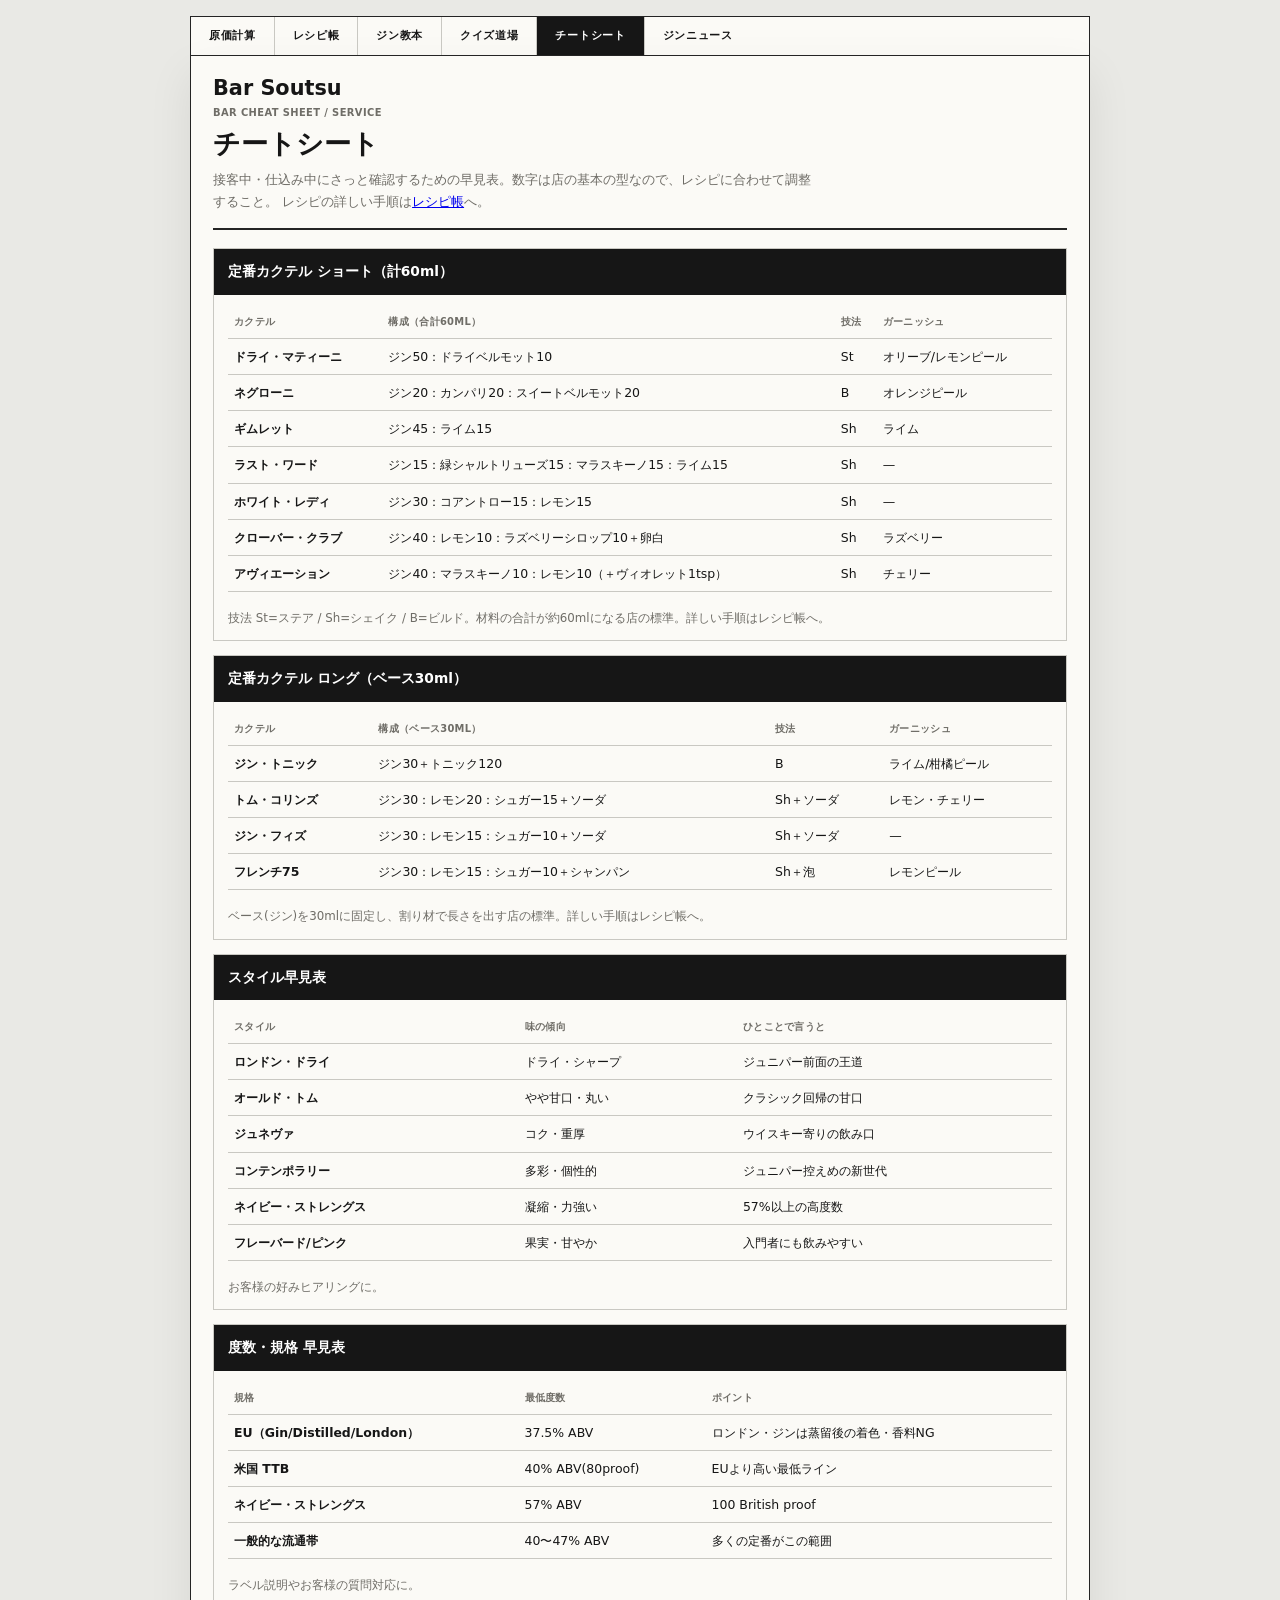
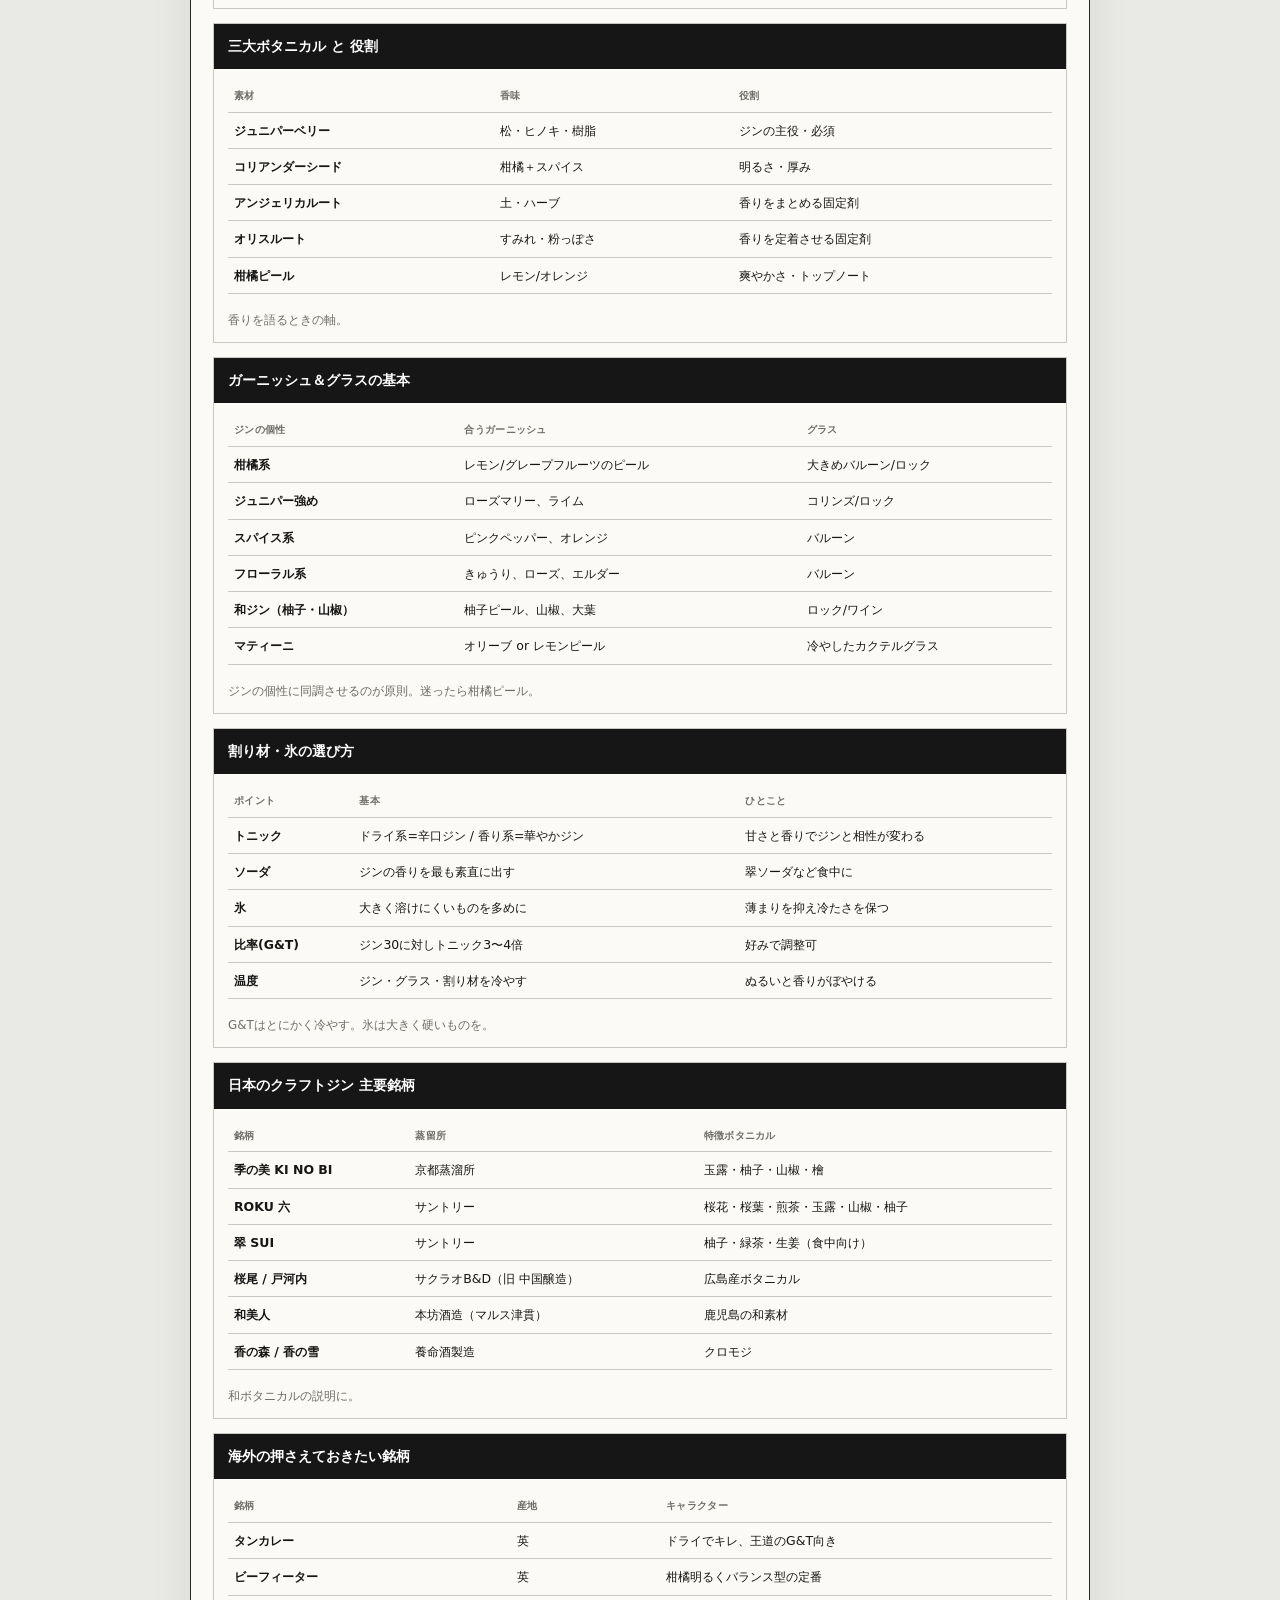
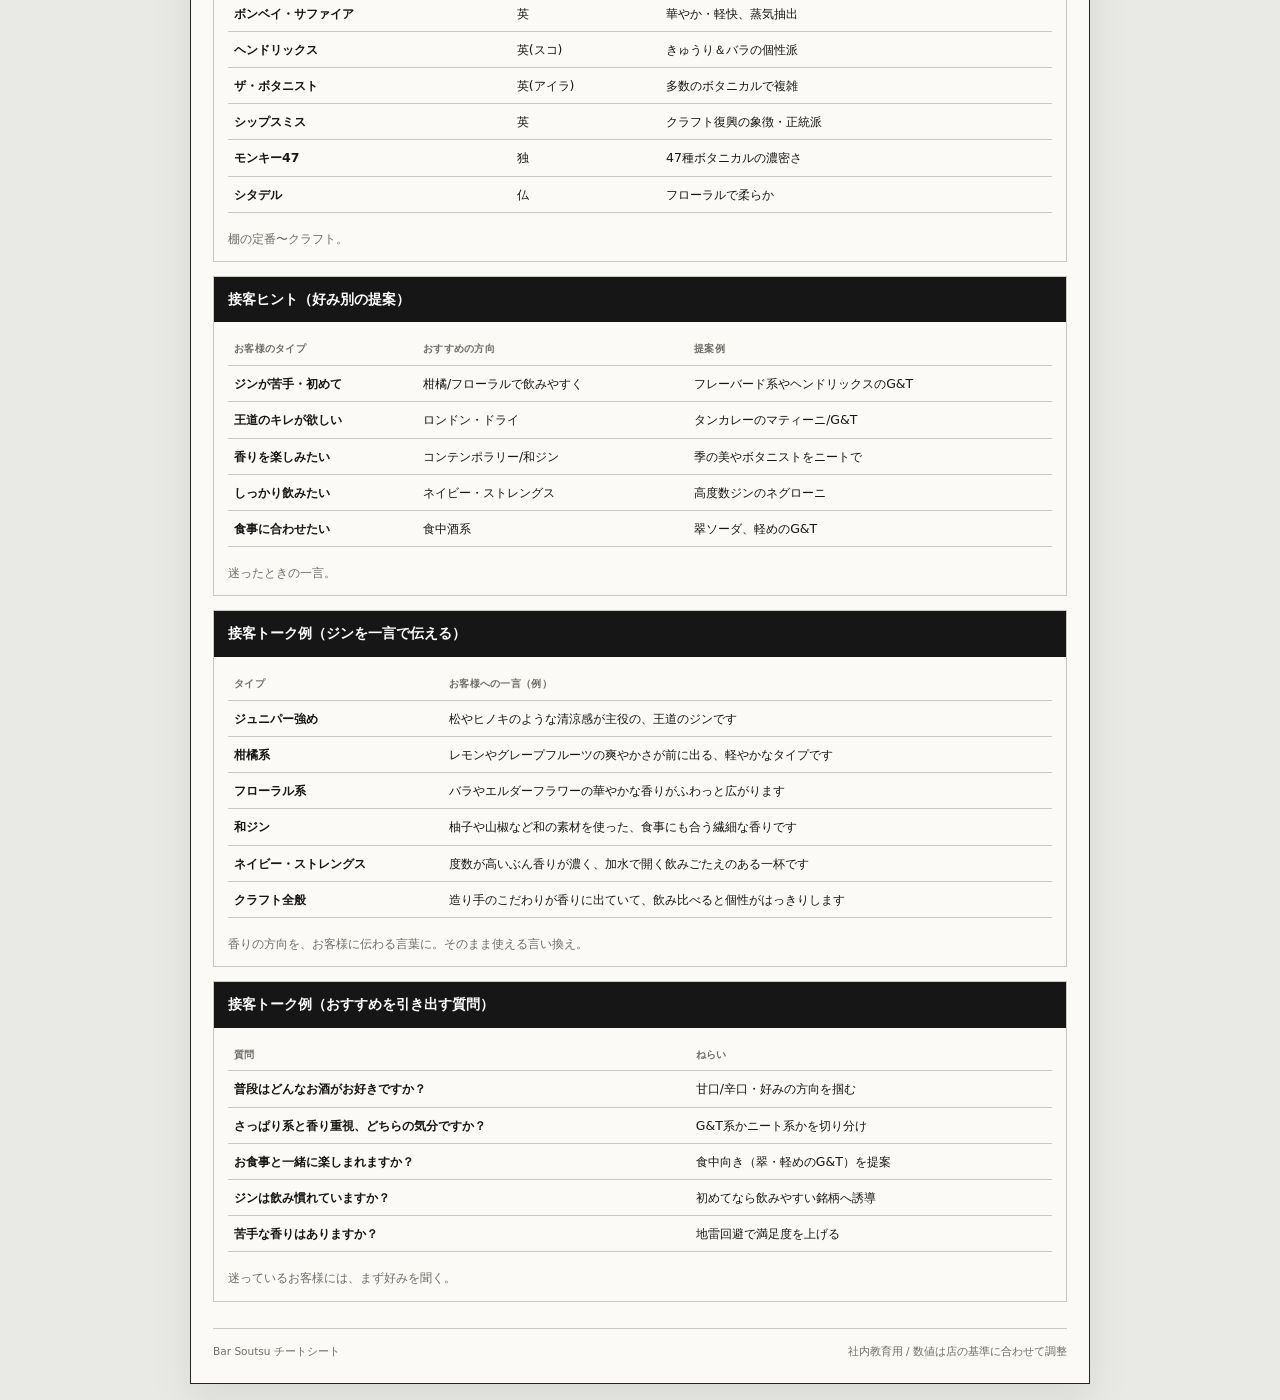
==== cheatsheet/index.html @ 843d2a89 "クイズ道場・チートシートを独立ページ化し上タブに追加 - gin-textbook/quiz/ と gin-textbook/cheatsheet/ を独立PWAページとして新設 - 教本本体からクイ" ====
<!doctype html>
<html lang="ja">
  <head>
    <meta charset="UTF-8" />
    <meta name="viewport" content="width=device-width, initial-scale=1.0, viewport-fit=cover" />
    <meta name="theme-color" content="#15120f" />
    <title>Bar Soutsu チートシート</title>
    <link rel="manifest" href="manifest.json" />
    <link rel="icon" href="../assets/icon.svg" type="image/svg+xml" />
    <link rel="apple-touch-icon" href="../assets/icon.svg" />
    <link rel="stylesheet" href="../styles.css" />
  </head>
  <body class="has-nav">
    <nav class="site-nav">
      <a class="site-nav-link" href="https://sousuyou.github.io/cocktail-cost-tool/">原価計算</a>
      <a class="site-nav-link" href="https://sousuyou.github.io/cocktail-recipe-book/">レシピ帳</a>
      <a class="site-nav-link" href="https://sousuyou.github.io/gin-textbook/">ジン教本</a>
      <a class="site-nav-link" href="https://sousuyou.github.io/gin-textbook/quiz/">クイズ道場</a>
      <a class="site-nav-link active" href="https://sousuyou.github.io/gin-textbook/cheatsheet/">チートシート</a>
      <a class="site-nav-link" href="https://sousuyou.github.io/gin-news/">ジンニュース</a>
    </nav>
    <main class="app-shell">
      <header class="hero">
        <div class="hero-main">
          <p class="brand-mark">Bar Soutsu</p>
          <p class="eyebrow">Bar Cheat Sheet / Service</p>
          <h1 id="page-title">チートシート</h1>
          <p class="lead">
            接客中・仕込み中にさっと確認するための早見表。数字は店の基本の型なので、レシピに合わせて調整すること。
            レシピの詳しい手順は<a href="https://sousuyou.github.io/cocktail-recipe-book/">レシピ帳</a>へ。
          </p>
        </div>
      </header>

      <section class="view is-active" aria-label="チートシート">
        <div id="cheatsheet-body" class="cheatsheet-body"></div>
      </section>

      <footer class="app-footer">
        <span>Bar Soutsu チートシート</span>
        <span>社内教育用 / 数値は店の基準に合わせて調整</span>
      </footer>
    </main>

    <script src="../cheatsheet.js"></script>
    <script src="app.js"></script>
  </body>
</html>
---- styles.css ----
:root {
  color-scheme: light;
  --bg: #e9e9e5;
  --paper: #fbfaf6;
  --panel: #fbfaf6;
  --panel-soft: #f3f2ee;
  --field: #ffffff;
  --line: #c9c8c2;
  --line-strong: #242424;
  --text: #161616;
  --muted: #6f6d67;
  --accent: #161616;
  --green: #3f6b54;        /* ボタニカルグリーン */
  --green-soft: #e7efe8;
  --gold: #9a7b32;
  --red: #a72821;
  --shadow: 0 18px 42px rgba(30, 30, 27, 0.08);
}

* {
  box-sizing: border-box;
}

html {
  -webkit-text-size-adjust: 100%;
}

body {
  margin: 0;
  min-height: 100vh;
  font-family:
    system-ui, -apple-system, BlinkMacSystemFont,
    "Hiragino Sans", "Yu Gothic", sans-serif;
  background: var(--bg);
  color: var(--text);
  font-size: 14px;
  line-height: 1.7;
}

button,
input {
  font: inherit;
}

/* ===== シェル ===== */
.app-shell {
  width: min(900px, calc(100% - 20px));
  margin: 16px auto;
  padding: 22px;
  border: 1px solid var(--line-strong);
  background: var(--paper);
  box-shadow: var(--shadow);
}

/* ===== 共通ナビ（site-nav）===== */
.site-nav {
  width: min(900px, calc(100% - 20px));
  margin: 16px auto 0;
  display: flex;
  border: 1px solid var(--line-strong);
  border-bottom: 0;
  background: var(--panel);
  overflow-x: auto;
  -webkit-overflow-scrolling: touch;
  scrollbar-width: none;
}

.site-nav::-webkit-scrollbar {
  display: none;
}

.site-nav-link {
  padding: 0 18px;
  min-height: 38px;
  white-space: nowrap;
  display: grid;
  place-items: center;
  text-decoration: none;
  color: var(--text);
  font-size: 0.7rem;
  font-weight: 700;
  letter-spacing: 0.06em;
  text-transform: uppercase;
  border-right: 1px solid var(--line);
  transition: background 160ms ease;
}

.site-nav-link:last-child {
  border-right: 0;
}

.site-nav-link:hover {
  background: var(--panel-soft);
}

.site-nav-link.active {
  background: var(--accent);
  color: #fff;
}

body.has-nav .app-shell {
  margin-top: 0;
}

/* ===== ヘッダー ===== */
.hero {
  padding-bottom: 16px;
  border-bottom: 2px solid var(--line-strong);
}

.brand-mark {
  margin: 0 0 6px;
  font-size: clamp(1rem, 2.4vw, 1.3rem);
  font-weight: 700;
  line-height: 1;
}

.eyebrow {
  margin: 0 0 6px;
  color: var(--muted);
  font-size: 0.62rem;
  font-weight: 700;
  letter-spacing: 0.04em;
  text-transform: uppercase;
}

h1 {
  margin: 0;
  font-size: clamp(1.3rem, 4vw, 1.7rem);
  line-height: 1.15;
  font-weight: 700;
}

.lead {
  max-width: 600px;
  margin: 10px 0 0;
  color: var(--muted);
  font-size: 0.8rem;
  line-height: 1.7;
}

/* ===== タブ ===== */
.tabs {
  display: flex;
  gap: 0;
  margin-top: 16px;
  border: 1px solid var(--line-strong);
}

.tab {
  flex: 1;
  min-height: 42px;
  border: 0;
  border-right: 1px solid var(--line-strong);
  background: var(--panel);
  color: var(--text);
  font-size: 0.78rem;
  font-weight: 700;
  cursor: pointer;
  transition: background 140ms ease;
}

.tab:last-child {
  border-right: 0;
}

.tab.is-active {
  background: var(--accent);
  color: #fff;
}

/* ===== ビュー ===== */
.view {
  display: none;
  margin-top: 18px;
}

.view.is-active {
  display: block;
}

.section-lead {
  margin: 0 0 16px;
  color: var(--muted);
  font-size: 0.8rem;
}

/* ===== 検索 ===== */
.search-band {
  margin-bottom: 16px;
}

#search {
  width: 100%;
  min-height: 44px;
  border: 1px solid var(--line-strong);
  border-radius: 0;
  padding: 10px 12px;
  background: var(--field);
  color: var(--text);
}

#search:focus {
  outline: 2px solid var(--green);
  outline-offset: -2px;
}

.search-status {
  margin: 8px 2px 0;
  min-height: 1em;
  color: var(--muted);
  font-size: 0.72rem;
}

/* ===== 章グリッド ===== */
.chapter-grid {
  display: grid;
  grid-template-columns: repeat(2, minmax(0, 1fr));
  gap: 10px;
}

.chapter-card {
  display: flex;
  flex-direction: column;
  gap: 6px;
  padding: 14px;
  border: 1px solid var(--line);
  background: var(--panel);
  text-align: left;
  cursor: pointer;
  transition: border-color 150ms ease, transform 150ms ease;
}

.chapter-card:hover {
  border-color: var(--line-strong);
  transform: translateY(-2px);
}

.chapter-card .cc-top {
  display: flex;
  align-items: center;
  justify-content: space-between;
  gap: 8px;
}

.chapter-card .cc-num {
  font-size: 0.6rem;
  font-weight: 700;
  letter-spacing: 0.04em;
  text-transform: uppercase;
  color: var(--muted);
}

.chapter-card .cc-cat {
  font-size: 0.58rem;
  font-weight: 700;
  padding: 2px 7px;
  border: 1px solid var(--green);
  color: var(--green);
}

.chapter-card .cc-title {
  font-size: 0.95rem;
  font-weight: 700;
  line-height: 1.3;
}

.chapter-card .cc-meta {
  margin-top: auto;
  font-size: 0.68rem;
  color: var(--muted);
}

.chapter-card.is-read {
  border-left: 3px solid var(--green);
}

.chapter-card .cc-read-flag {
  color: var(--green);
  font-weight: 700;
}

.search-hits {
  font-size: 0.7rem;
  color: var(--green);
  font-weight: 700;
}

/* ===== リーダー ===== */
.reader-bar {
  display: flex;
  align-items: center;
  justify-content: space-between;
  gap: 10px;
  padding-bottom: 12px;
  margin-bottom: 14px;
  border-bottom: 1px solid var(--line);
}

.link-btn {
  border: 0;
  background: none;
  color: var(--text);
  font-size: 0.78rem;
  font-weight: 700;
  cursor: pointer;
  padding: 6px 0;
}

.link-btn:hover {
  color: var(--green);
}

.read-toggle {
  min-height: 34px;
  padding: 0 12px;
  border: 1px solid var(--line-strong);
  background: var(--panel);
  color: var(--text);
  font-size: 0.7rem;
  font-weight: 700;
  cursor: pointer;
}

.read-toggle.is-read {
  background: var(--green);
  border-color: var(--green);
  color: #fff;
}

.reader-toc {
  margin-bottom: 18px;
  padding: 12px 14px;
  border: 1px solid var(--line);
  background: var(--panel-soft);
}

.reader-toc h2 {
  margin: 0 0 8px;
  font-size: 0.62rem;
  letter-spacing: 0.04em;
  text-transform: uppercase;
  color: var(--muted);
}

.reader-toc ul {
  margin: 0;
  padding-left: 18px;
  columns: 2;
  column-gap: 20px;
}

.reader-toc li {
  font-size: 0.76rem;
  margin-bottom: 3px;
  break-inside: avoid;
}

.reader-toc a {
  color: var(--text);
  text-decoration: none;
}

.reader-toc a:hover {
  color: var(--green);
  text-decoration: underline;
}

/* ===== 本文タイポ ===== */
.reader-body h2 {
  margin: 0 0 14px;
  padding-bottom: 6px;
  font-size: 1.45rem;
  border-bottom: 2px solid var(--line-strong);
}

.reader-body h3 {
  margin: 28px 0 10px;
  padding-left: 10px;
  font-size: 1.12rem;
  border-left: 4px solid var(--green);
}

.reader-body h4 {
  margin: 20px 0 8px;
  font-size: 0.98rem;
  color: var(--gold);
}

.reader-body h5 {
  margin: 16px 0 6px;
  font-size: 0.88rem;
}

.reader-body p {
  margin: 0 0 12px;
  font-size: 0.86rem;
  line-height: 1.85;
}

.reader-body ul,
.reader-body ol {
  margin: 0 0 14px;
  padding-left: 22px;
}

.reader-body li {
  margin-bottom: 5px;
  font-size: 0.84rem;
  line-height: 1.75;
}

.reader-body strong {
  font-weight: 700;
}

.reader-body code {
  padding: 1px 5px;
  background: var(--panel-soft);
  border: 1px solid var(--line);
  font-size: 0.82em;
}

.reader-body blockquote {
  margin: 0 0 14px;
  padding: 10px 14px;
  border-left: 3px solid var(--gold);
  background: var(--panel-soft);
  color: var(--muted);
  font-size: 0.84rem;
}

.reader-body hr {
  border: 0;
  border-top: 1px solid var(--line);
  margin: 22px 0;
}

/* テーブル */
.table-wrap {
  overflow-x: auto;
  margin: 0 0 16px;
  -webkit-overflow-scrolling: touch;
}

.reader-body table {
  width: 100%;
  border-collapse: collapse;
  font-size: 0.78rem;
  min-width: 360px;
}

.reader-body th,
.reader-body td {
  border: 1px solid var(--line);
  padding: 7px 9px;
  text-align: left;
  vertical-align: top;
}

.reader-body th {
  background: var(--green-soft);
  font-weight: 700;
  white-space: nowrap;
}

.reader-body tr:nth-child(even) td {
  background: var(--panel-soft);
}

/* 章ナビ */
.reader-nav {
  display: flex;
  justify-content: space-between;
  gap: 10px;
  margin-top: 24px;
  padding-top: 16px;
  border-top: 1px solid var(--line);
}

.reader-nav button {
  flex: 1;
  min-height: 44px;
  border: 1px solid var(--line-strong);
  background: var(--panel);
  color: var(--text);
  font-size: 0.74rem;
  font-weight: 700;
  cursor: pointer;
  padding: 6px 10px;
}

.reader-nav button:hover:not(:disabled) {
  background: var(--green-soft);
}

.reader-nav button:disabled {
  opacity: 0.35;
  cursor: default;
}

/* ===== クイズ ===== */
.quiz-categories {
  display: grid;
  grid-template-columns: repeat(2, minmax(0, 1fr));
  gap: 10px;
}

.quiz-cat-card {
  display: flex;
  flex-direction: column;
  gap: 4px;
  padding: 14px;
  border: 1px solid var(--line);
  background: var(--panel);
  cursor: pointer;
  text-align: left;
  transition: border-color 150ms ease, transform 150ms ease;
}

.quiz-cat-card:hover {
  border-color: var(--green);
  transform: translateY(-2px);
}

.quiz-cat-card strong {
  font-size: 0.95rem;
}

.quiz-cat-card span {
  font-size: 0.7rem;
  color: var(--muted);
}

.quiz-cat-card .qc-best {
  font-size: 0.66rem;
  font-weight: 700;
  color: var(--green);
}

.quiz-progress {
  font-size: 0.74rem;
  font-weight: 700;
  color: var(--muted);
}

.quiz-card {
  padding: 4px;
}

.quiz-q {
  margin: 0 0 16px;
  font-size: 1.02rem;
  font-weight: 700;
  line-height: 1.5;
}

.quiz-q .q-cat {
  display: block;
  font-size: 0.6rem;
  font-weight: 700;
  letter-spacing: 0.04em;
  text-transform: uppercase;
  color: var(--muted);
  margin-bottom: 6px;
}

.quiz-options {
  display: grid;
  gap: 8px;
}

.quiz-opt {
  text-align: left;
  padding: 12px 14px;
  border: 1px solid var(--line-strong);
  background: var(--panel);
  color: var(--text);
  font-size: 0.86rem;
  cursor: pointer;
  transition: background 120ms ease;
}

.quiz-opt:hover:not(:disabled) {
  background: var(--panel-soft);
}

.quiz-opt:disabled {
  cursor: default;
}

.quiz-opt.is-correct {
  background: var(--green);
  border-color: var(--green);
  color: #fff;
}

.quiz-opt.is-wrong {
  background: #f3dada;
  border-color: var(--red);
  color: var(--red);
}

.quiz-explain {
  margin-top: 14px;
  padding: 12px 14px;
  border-left: 3px solid var(--green);
  background: var(--green-soft);
  font-size: 0.82rem;
  line-height: 1.7;
}

.quiz-explain strong {
  display: block;
  margin-bottom: 4px;
}

.quiz-next {
  margin-top: 16px;
  width: 100%;
  min-height: 46px;
  border: 1px solid var(--accent);
  background: var(--accent);
  color: #fff;
  font-size: 0.82rem;
  font-weight: 700;
  cursor: pointer;
}

.quiz-result {
  text-align: center;
  padding: 20px 6px;
}

.quiz-result .score {
  font-size: 2.6rem;
  font-weight: 700;
  color: var(--green);
}

.quiz-result p {
  color: var(--muted);
  font-size: 0.84rem;
}

.quiz-result .quiz-next {
  max-width: 260px;
  margin: 16px auto 0;
}

/* ===== チートシート ===== */
.cheatsheet-body {
  display: grid;
  gap: 14px;
}

.cheat-card {
  border: 1px solid var(--line);
  background: var(--panel);
}

.cheat-card > h3 {
  margin: 0;
  padding: 11px 14px;
  font-size: 0.86rem;
  background: var(--accent);
  color: #fff;
}

.cheat-card .cheat-inner {
  padding: 12px 14px;
}

.cheat-card table {
  width: 100%;
  border-collapse: collapse;
  font-size: 0.78rem;
}

.cheat-card th,
.cheat-card td {
  border-bottom: 1px solid var(--line);
  padding: 7px 6px;
  text-align: left;
  vertical-align: top;
}

.cheat-card th {
  color: var(--muted);
  font-size: 0.62rem;
  text-transform: uppercase;
  letter-spacing: 0.03em;
}

.cheat-card td:first-child {
  font-weight: 700;
  white-space: nowrap;
}

.cheat-note {
  margin: 10px 0 0;
  font-size: 0.74rem;
  color: var(--muted);
}

/* ===== 用語集 ===== */
.glossary-cats {
  display: flex;
  flex-wrap: wrap;
  gap: 6px;
  margin-top: 10px;
}

.gloss-chip {
  padding: 5px 12px;
  border: 1px solid var(--line-strong);
  background: var(--panel);
  color: var(--text);
  font-size: 0.72rem;
  font-weight: 700;
  cursor: pointer;
  transition: background 140ms ease;
}

.gloss-chip:hover {
  background: var(--green-soft);
}

.gloss-chip.is-active {
  background: var(--green);
  border-color: var(--green);
  color: #fff;
}

.glossary-body {
  display: grid;
  gap: 8px;
}

.gloss-item {
  padding: 12px 14px;
  border: 1px solid var(--line);
  background: var(--panel);
  border-left: 3px solid var(--green);
}

.gloss-term {
  display: flex;
  align-items: baseline;
  justify-content: space-between;
  gap: 8px;
  margin-bottom: 4px;
}

.gt-name {
  font-size: 0.96rem;
  font-weight: 700;
}

.gt-cat {
  flex: none;
  font-size: 0.58rem;
  font-weight: 700;
  padding: 2px 7px;
  border: 1px solid var(--green);
  color: var(--green);
}

.gloss-def {
  margin: 0;
  font-size: 0.82rem;
  line-height: 1.7;
  color: var(--text);
}

.gloss-empty {
  color: var(--muted);
  font-size: 0.8rem;
  padding: 12px 2px;
}

/* ===== フッター ===== */
.app-footer {
  display: flex;
  flex-wrap: wrap;
  justify-content: space-between;
  gap: 6px;
  margin-top: 26px;
  padding-top: 14px;
  border-top: 1px solid var(--line);
  font-size: 0.66rem;
  color: var(--muted);
}

/* ===== スマホ ===== */
@media (max-width: 640px) {
  .site-nav {
    width: calc(100% - 12px);
    margin: 8px auto 0;
  }
  .site-nav-link {
    padding: 0 12px;
    font-size: 0.66rem;
  }
  .app-shell {
    width: calc(100% - 12px);
    margin: 8px auto;
    padding: 16px;
  }
  .chapter-grid,
  .quiz-categories {
    grid-template-columns: 1fr;
  }
  .reader-toc ul {
    columns: 1;
  }
  .reader-body h2 {
    font-size: 1.25rem;
  }
}
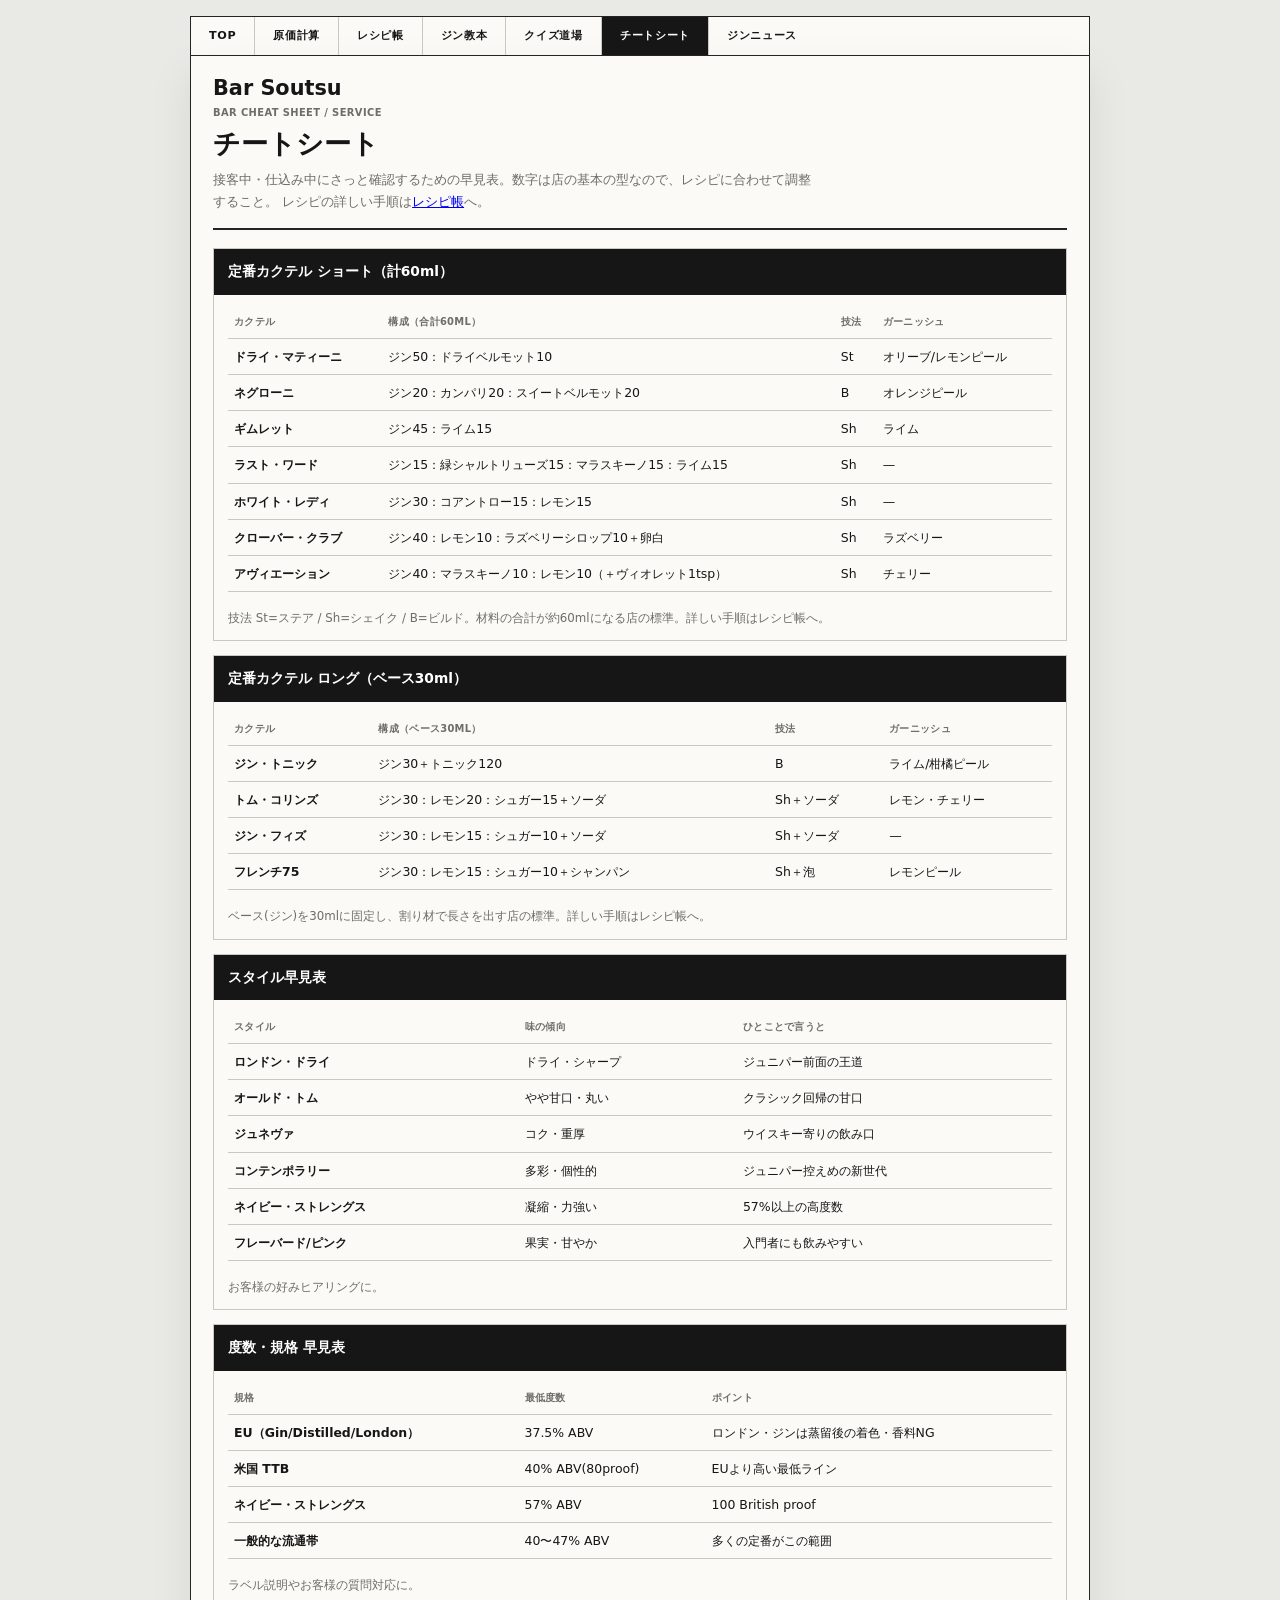
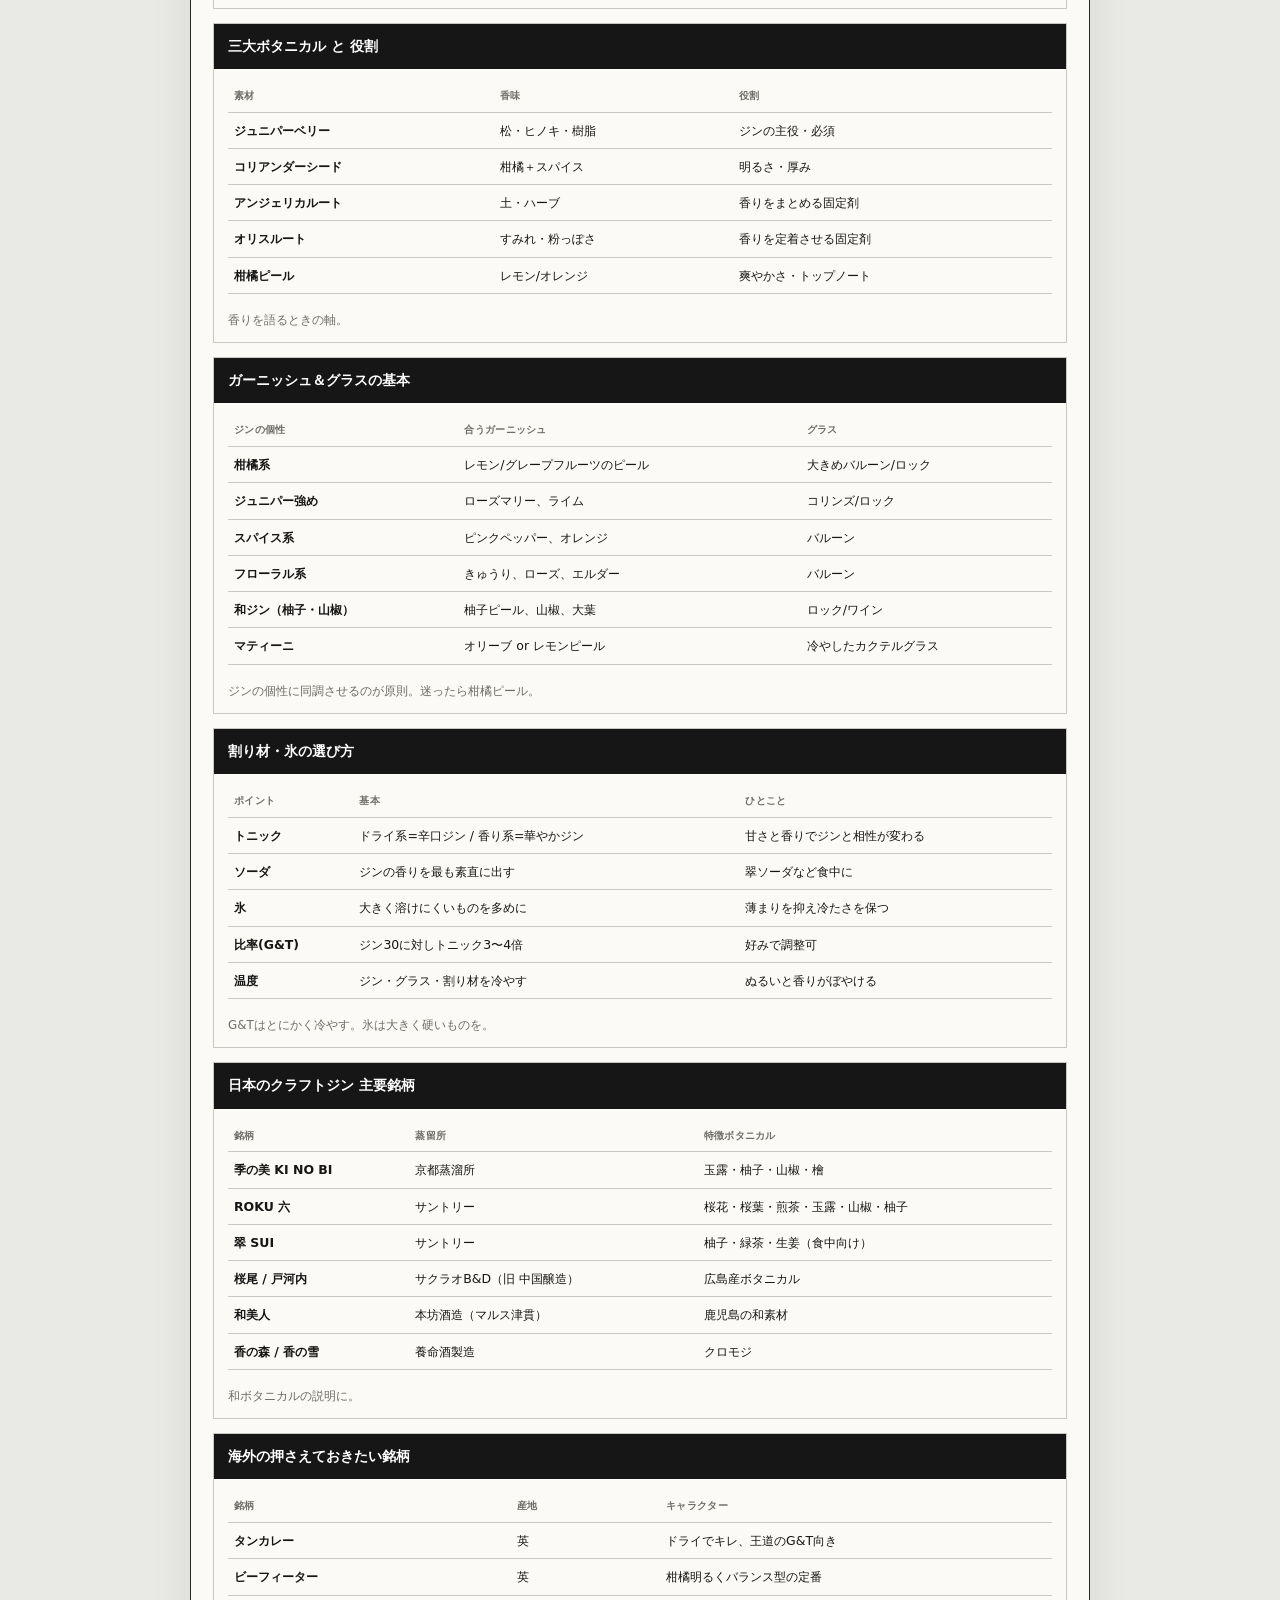
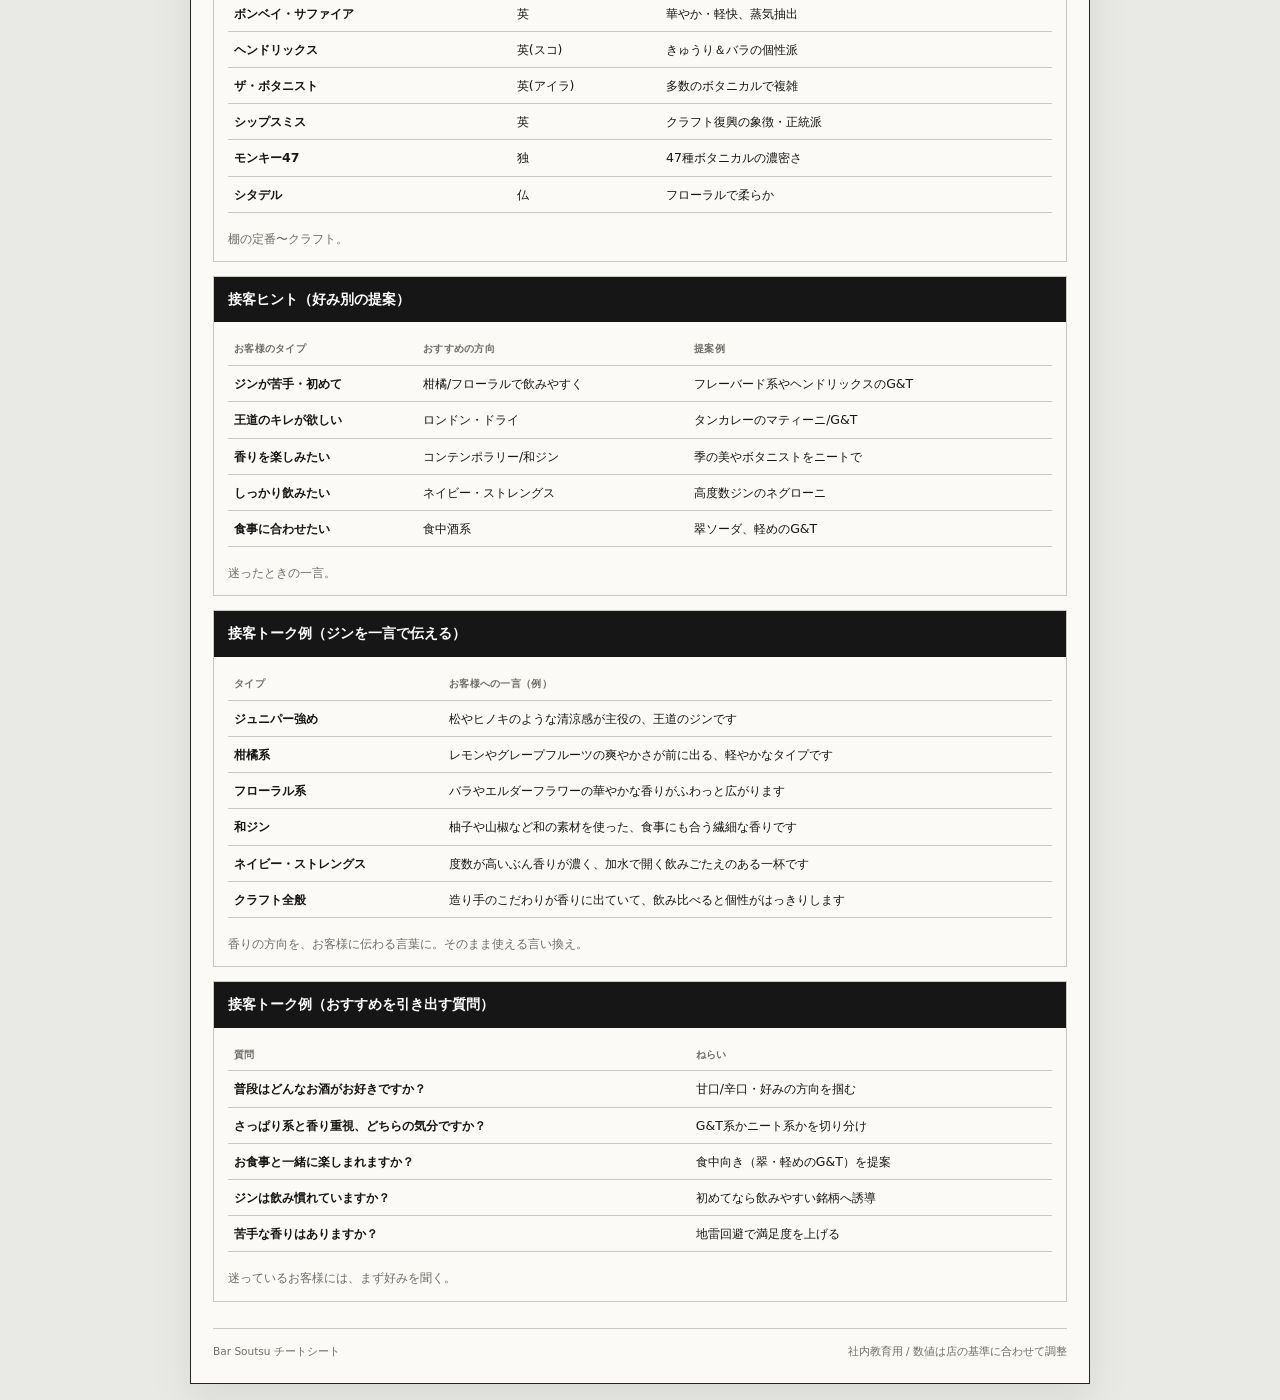
==== commit 3be8e7ef: "共通ナビにTOPを追加（独立ページ含め全ナビ統一） Co-Authored-By: Claude Opus 4.8 <noreply@anthropic.com>" ====
--- a/cheatsheet/index.html
+++ b/cheatsheet/index.html
@@ -12,6 +12,7 @@
   </head>
   <body class="has-nav">
     <nav class="site-nav">
+      <a class="site-nav-link" href="https://sousuyou.github.io/top/">TOP</a>
       <a class="site-nav-link" href="https://sousuyou.github.io/cocktail-cost-tool/">原価計算</a>
       <a class="site-nav-link" href="https://sousuyou.github.io/cocktail-recipe-book/">レシピ帳</a>
       <a class="site-nav-link" href="https://sousuyou.github.io/gin-textbook/">ジン教本</a>
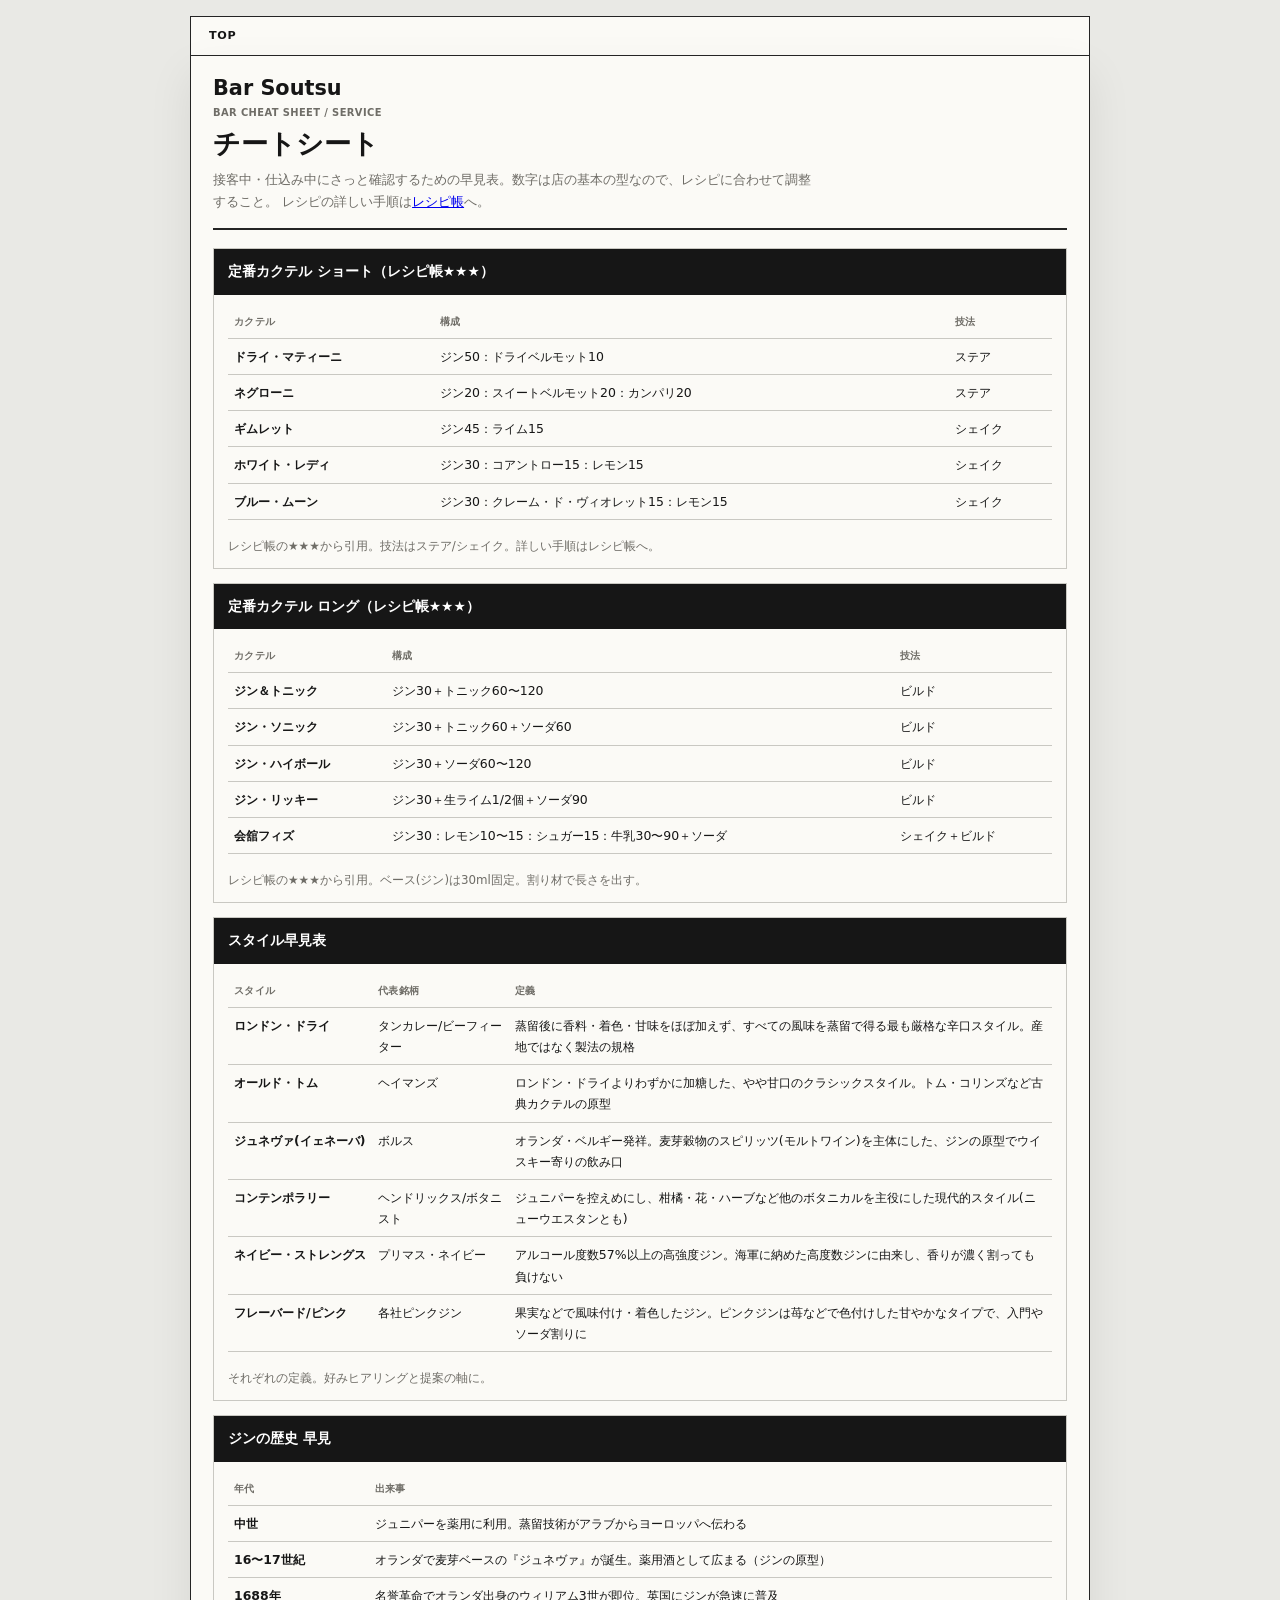
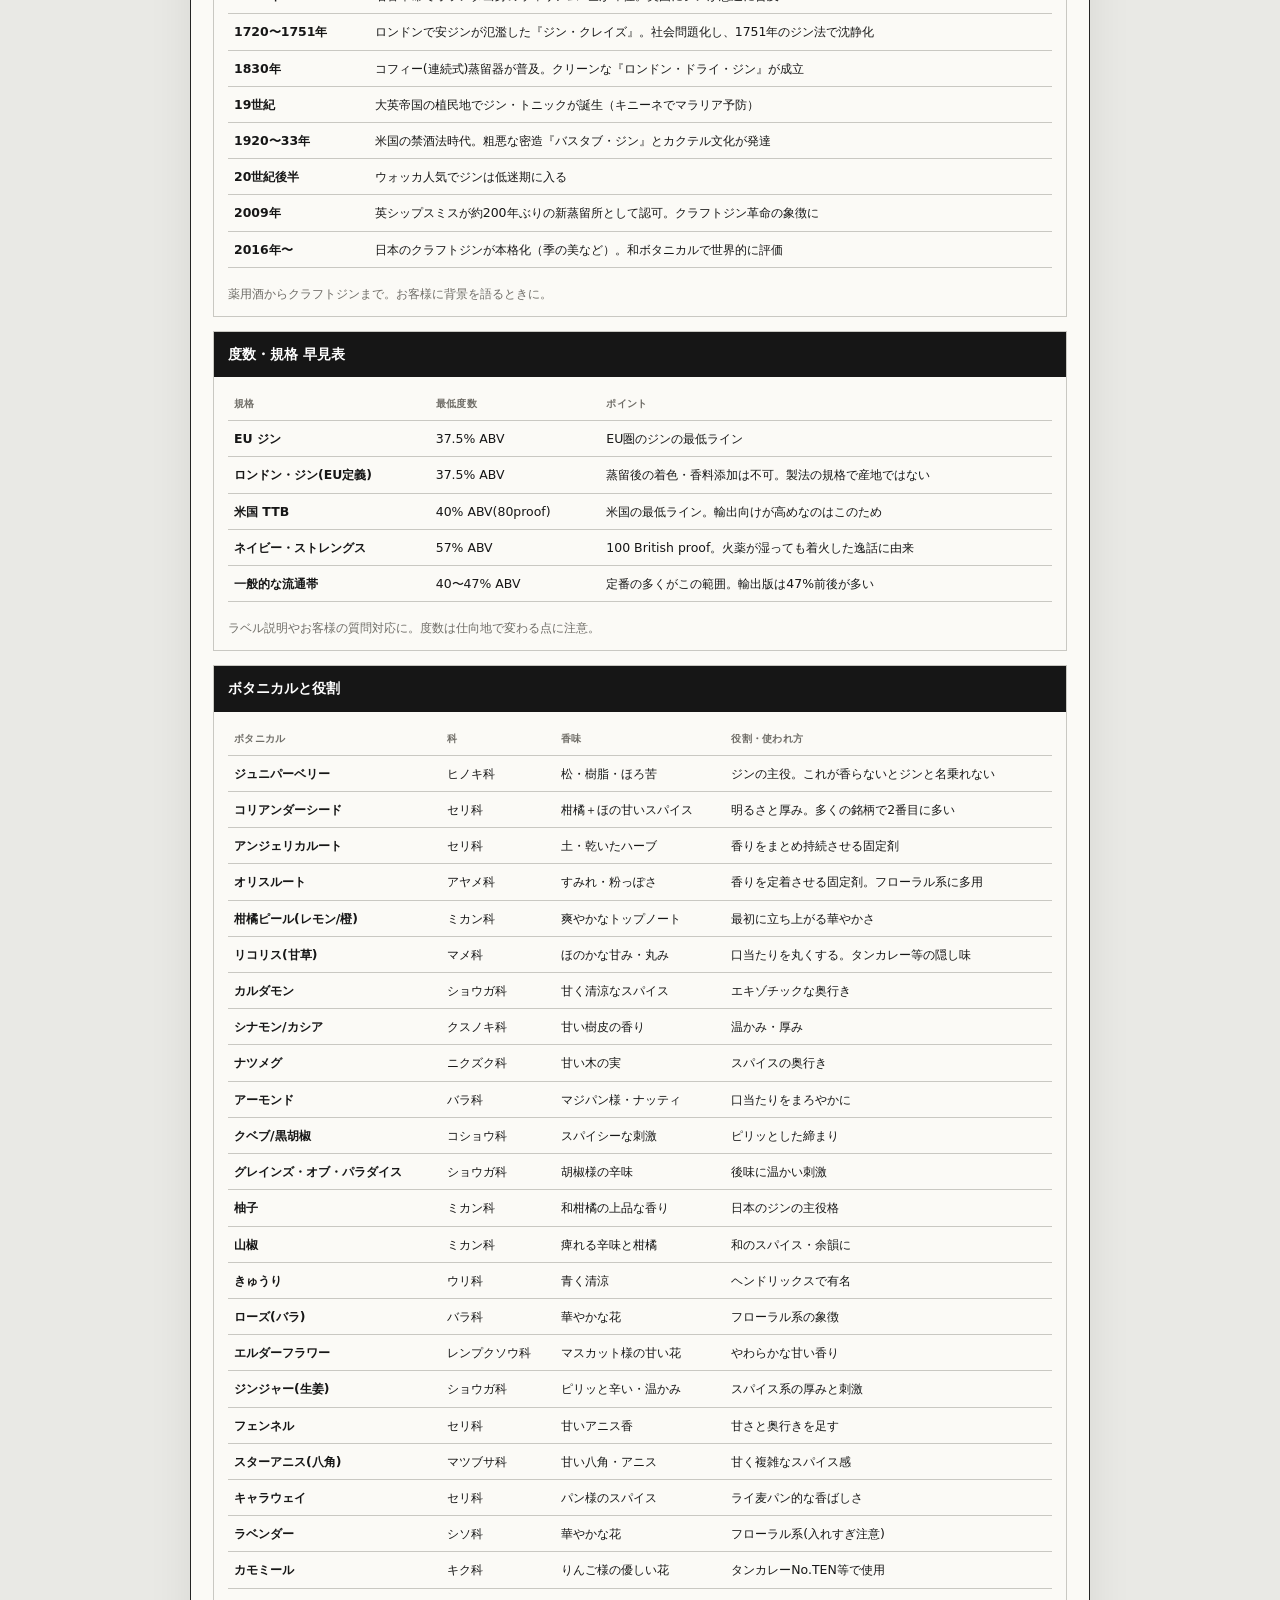
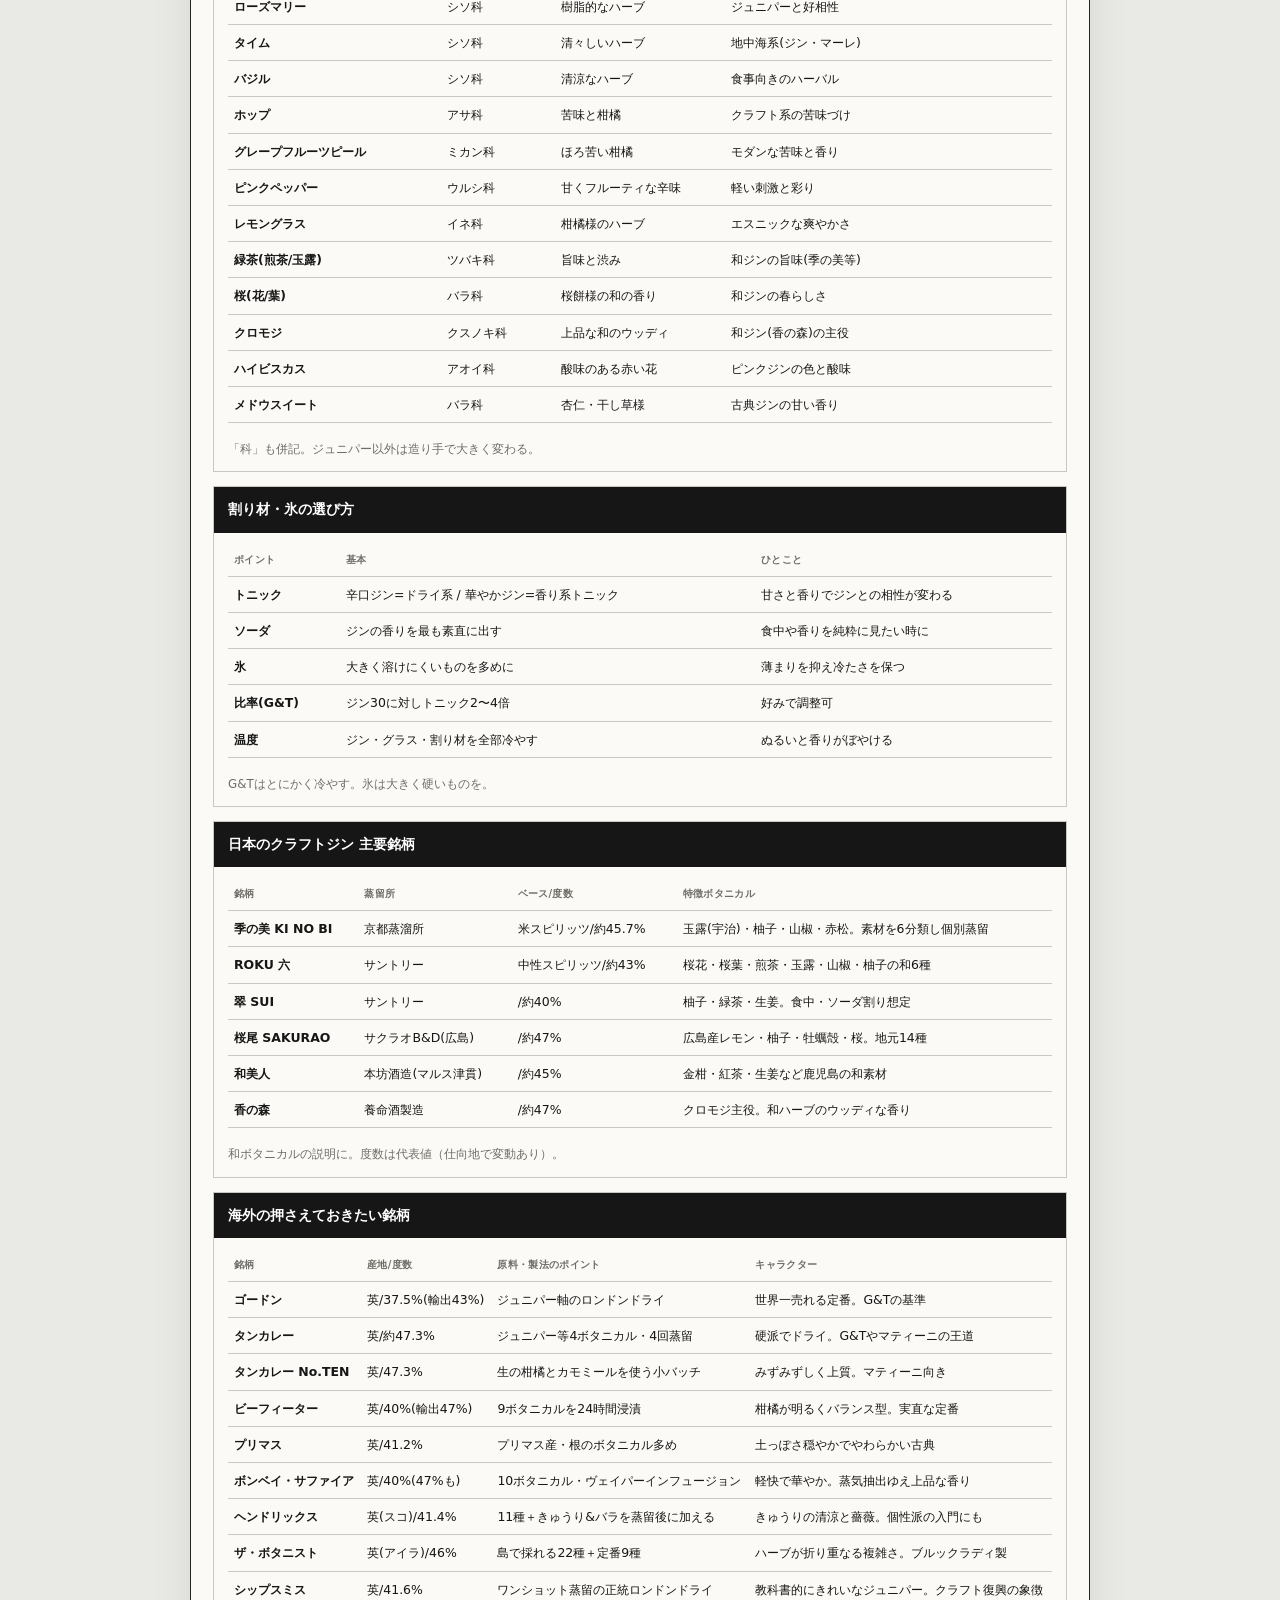
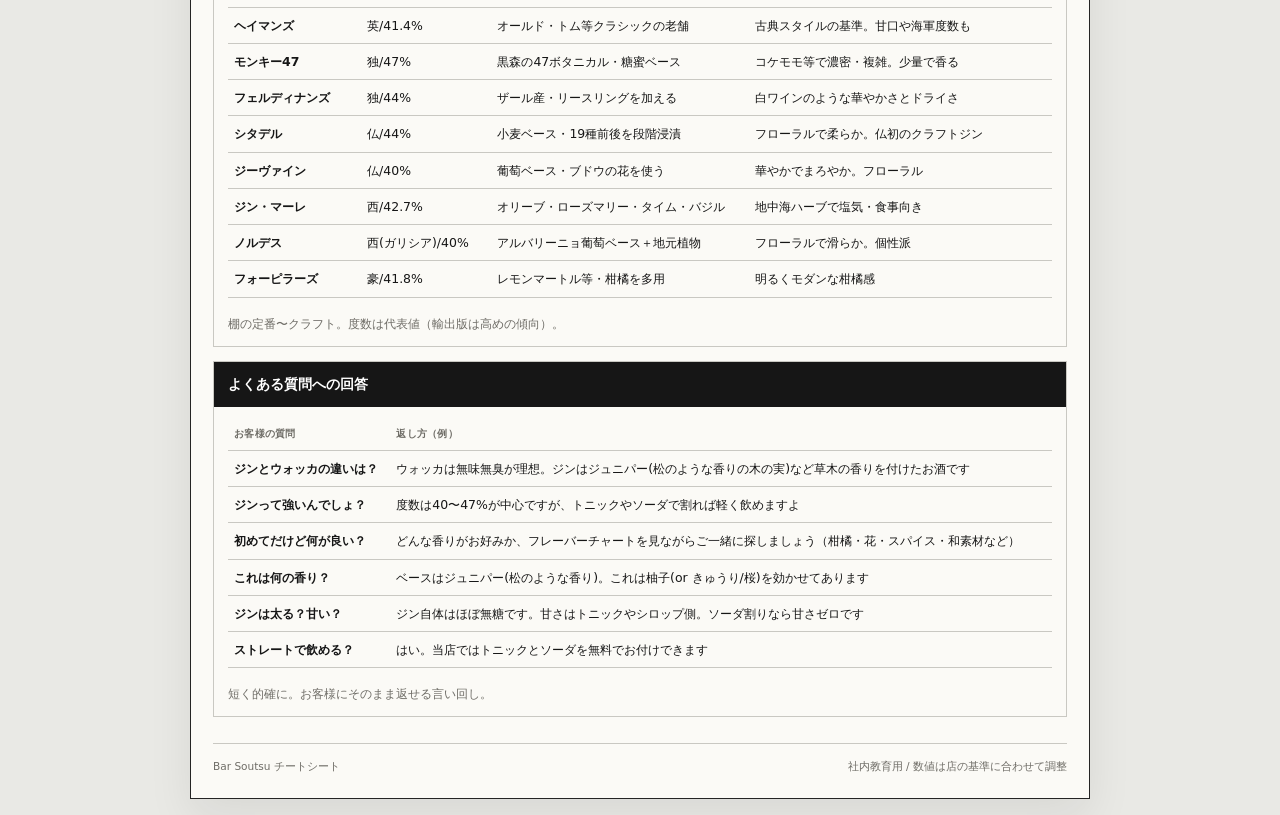
==== commit 3fcbb90a: "ダークモード対応・OGP追加・quiz/cheatsheetのナビもnav.jsで一元化 Co-Authored-By: Claude Opus 4.8 <noreply@anthropic.com>" ====
--- a/cheatsheet/index.html
+++ b/cheatsheet/index.html
@@ -11,15 +11,11 @@
     <link rel="stylesheet" href="../styles.css" />
   </head>
   <body class="has-nav">
-    <nav class="site-nav">
+    <!-- 共通ナビ：中身は nav.js が自動生成（JS無効時はTOPリンクだけ残る） -->
+    <nav class="site-nav" id="site-nav">
       <a class="site-nav-link" href="https://sousuyou.github.io/top/">TOP</a>
-      <a class="site-nav-link" href="https://sousuyou.github.io/cocktail-cost-tool/">原価計算</a>
-      <a class="site-nav-link" href="https://sousuyou.github.io/cocktail-recipe-book/">レシピ帳</a>
-      <a class="site-nav-link" href="https://sousuyou.github.io/gin-textbook/">ジン教本</a>
-      <a class="site-nav-link" href="https://sousuyou.github.io/gin-textbook/quiz/">クイズ道場</a>
-      <a class="site-nav-link active" href="https://sousuyou.github.io/gin-textbook/cheatsheet/">チートシート</a>
-      <a class="site-nav-link" href="https://sousuyou.github.io/gin-news/">ジンニュース</a>
     </nav>
+    <script src="https://sousuyou.github.io/top/nav.js" defer></script>
     <main class="app-shell">
       <header class="hero">
         <div class="hero-main">
--- a/styles.css
+++ b/styles.css
@@ -1,5 +1,5 @@
 :root {
-  color-scheme: light;
+  color-scheme: light dark;
   --bg: #e9e9e5;
   --paper: #fbfaf6;
   --panel: #fbfaf6;
@@ -10,11 +10,34 @@
   --text: #161616;
   --muted: #6f6d67;
   --accent: #161616;
+  --on-accent: #ffffff;    /* accent色の上に乗せる文字色 */
   --green: #3f6b54;        /* ボタニカルグリーン */
   --green-soft: #e7efe8;
   --gold: #9a7b32;
   --red: #a72821;
   --shadow: 0 18px 42px rgba(30, 30, 27, 0.08);
+}
+
+/* ===== ダークモード（端末設定に自動追従） ===== */
+@media (prefers-color-scheme: dark) {
+  :root {
+    --bg: #14130f;
+    --paper: #1c1b16;
+    --panel: #1c1b16;
+    --panel-soft: #242219;
+    --field: #211f19;
+    --line: #3a382f;
+    --line-strong: #6f6c5f;
+    --text: #ece9df;
+    --muted: #a09c8e;
+    --accent: #ece9df;
+    --on-accent: #14130f;
+    --green: #93bf97;
+    --green-soft: #23302a;
+    --gold: #d8ad62;
+    --red: #d8736c;
+    --shadow: 0 18px 42px rgba(0, 0, 0, 0.45);
+  }
 }
 
 * {
@@ -95,7 +118,7 @@
 
 .site-nav-link.active {
   background: var(--accent);
-  color: #fff;
+  color: var(--on-accent);
 }
 
 body.has-nav .app-shell {
@@ -166,7 +189,7 @@
 
 .tab.is-active {
   background: var(--accent);
-  color: #fff;
+  color: var(--on-accent);
 }
 
 /* ===== ビュー ===== */
@@ -325,7 +348,7 @@
 .read-toggle.is-read {
   background: var(--green);
   border-color: var(--green);
-  color: #fff;
+  color: var(--on-accent);
 }
 
 .reader-toc {
@@ -592,7 +615,7 @@
 .quiz-opt.is-correct {
   background: var(--green);
   border-color: var(--green);
-  color: #fff;
+  color: var(--on-accent);
 }
 
 .quiz-opt.is-wrong {
@@ -621,7 +644,7 @@
   min-height: 46px;
   border: 1px solid var(--accent);
   background: var(--accent);
-  color: #fff;
+  color: var(--on-accent);
   font-size: 0.82rem;
   font-weight: 700;
   cursor: pointer;
@@ -664,7 +687,7 @@
   padding: 11px 14px;
   font-size: 0.86rem;
   background: var(--accent);
-  color: #fff;
+  color: var(--on-accent);
 }
 
 .cheat-card .cheat-inner {
@@ -729,7 +752,7 @@
 .gloss-chip.is-active {
   background: var(--green);
   border-color: var(--green);
-  color: #fff;
+  color: var(--on-accent);
 }
 
 .glossary-body {
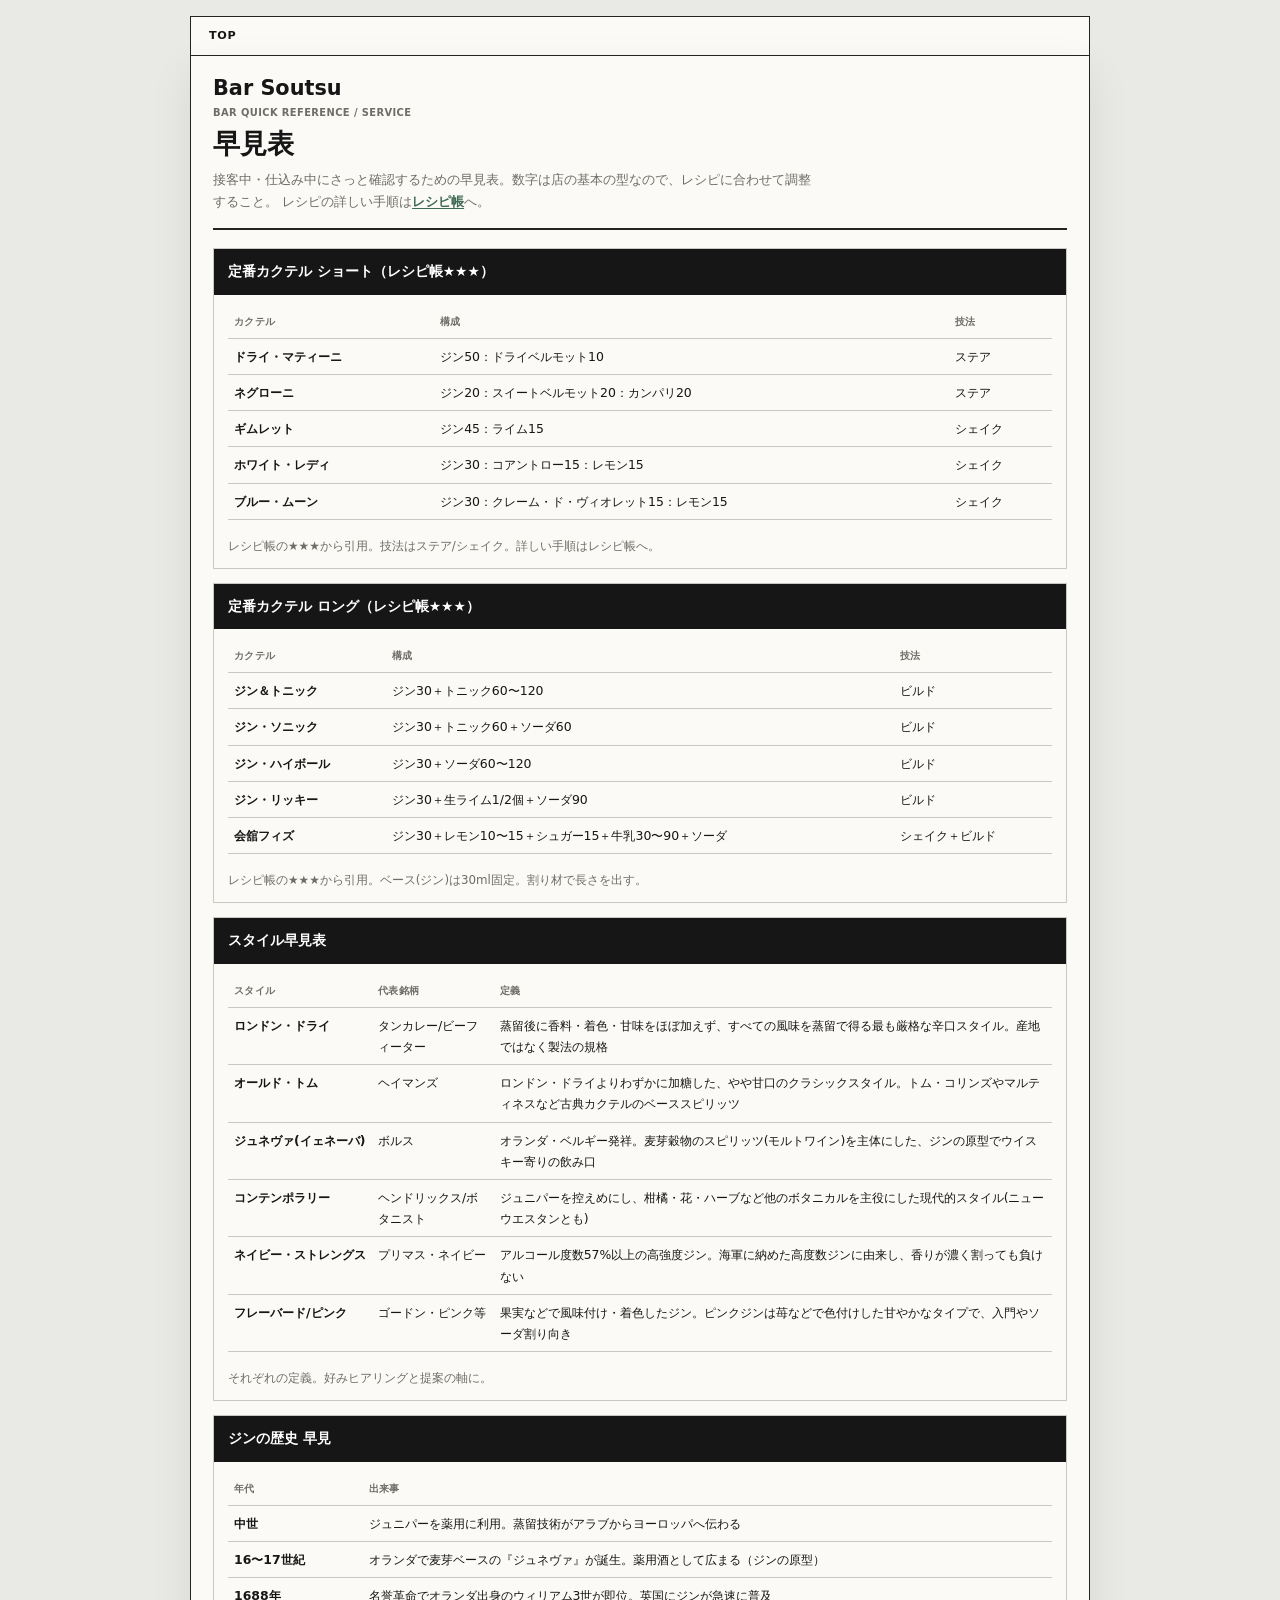
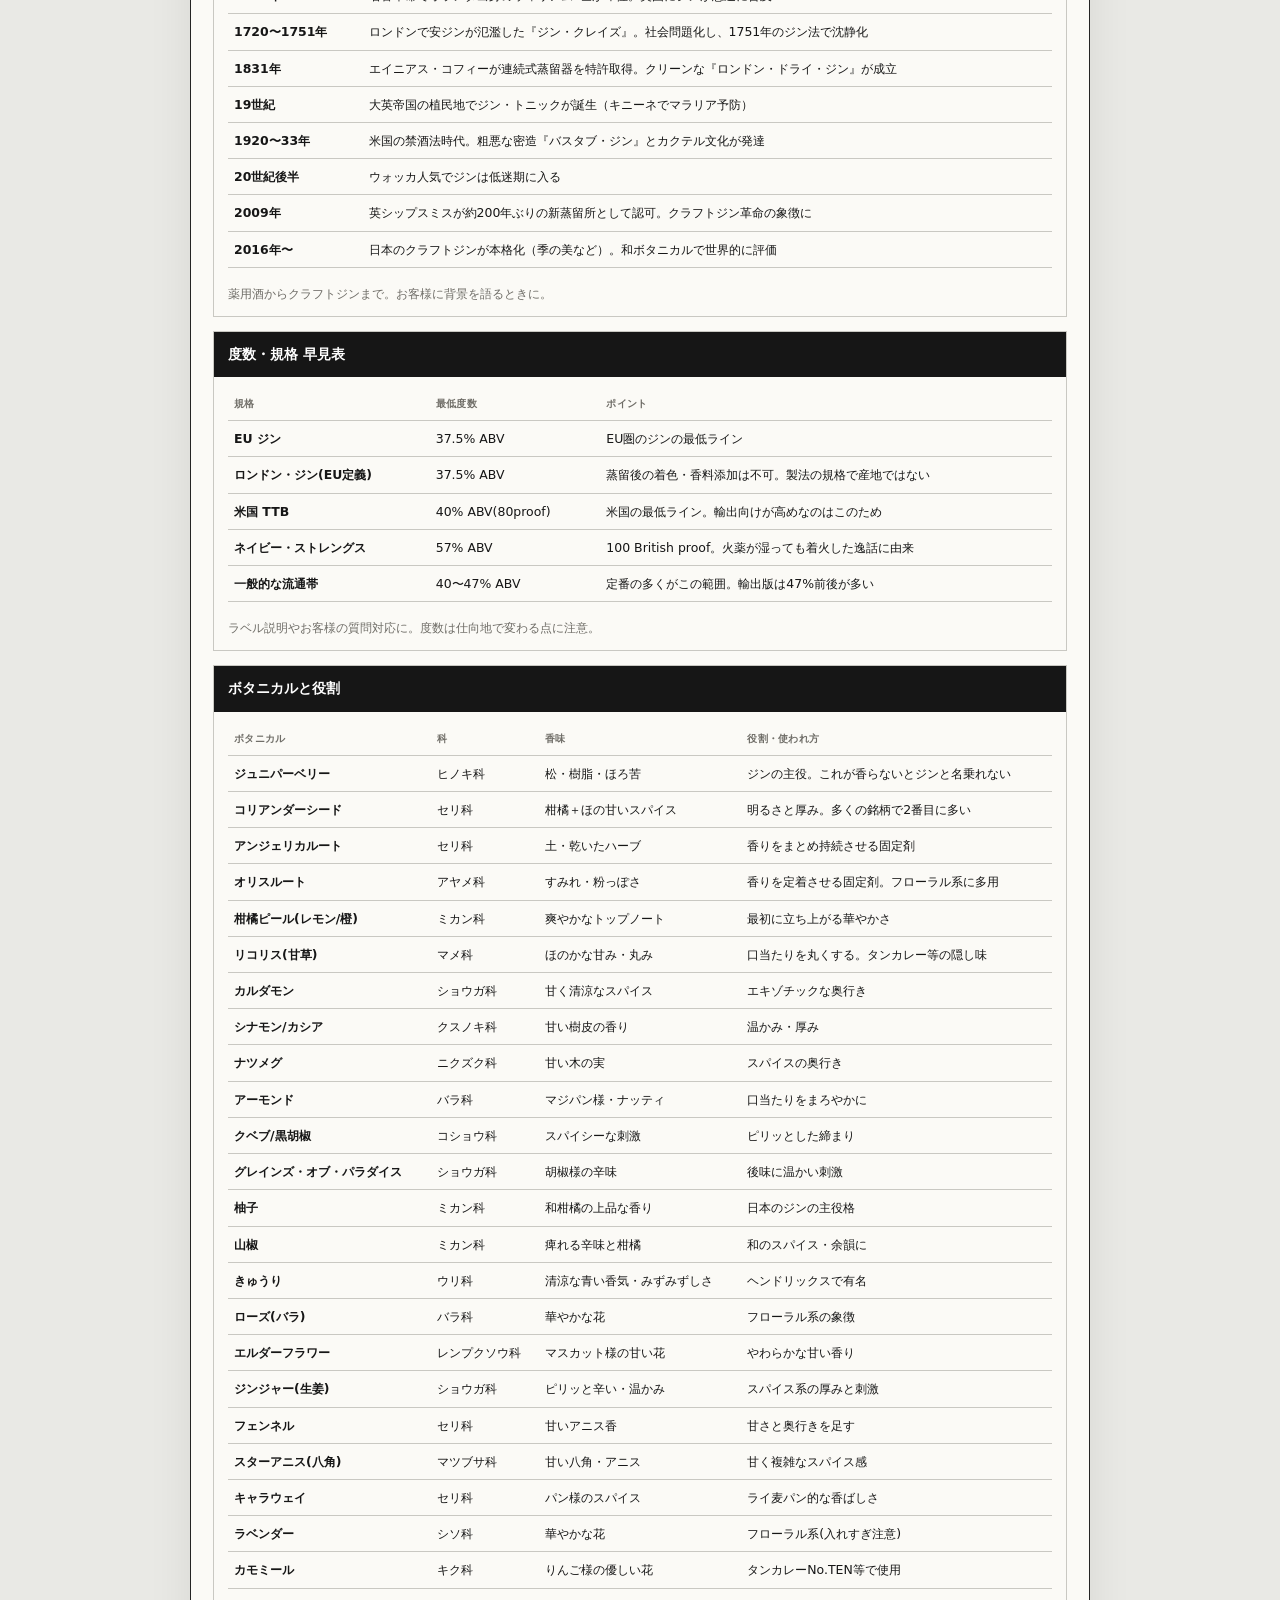
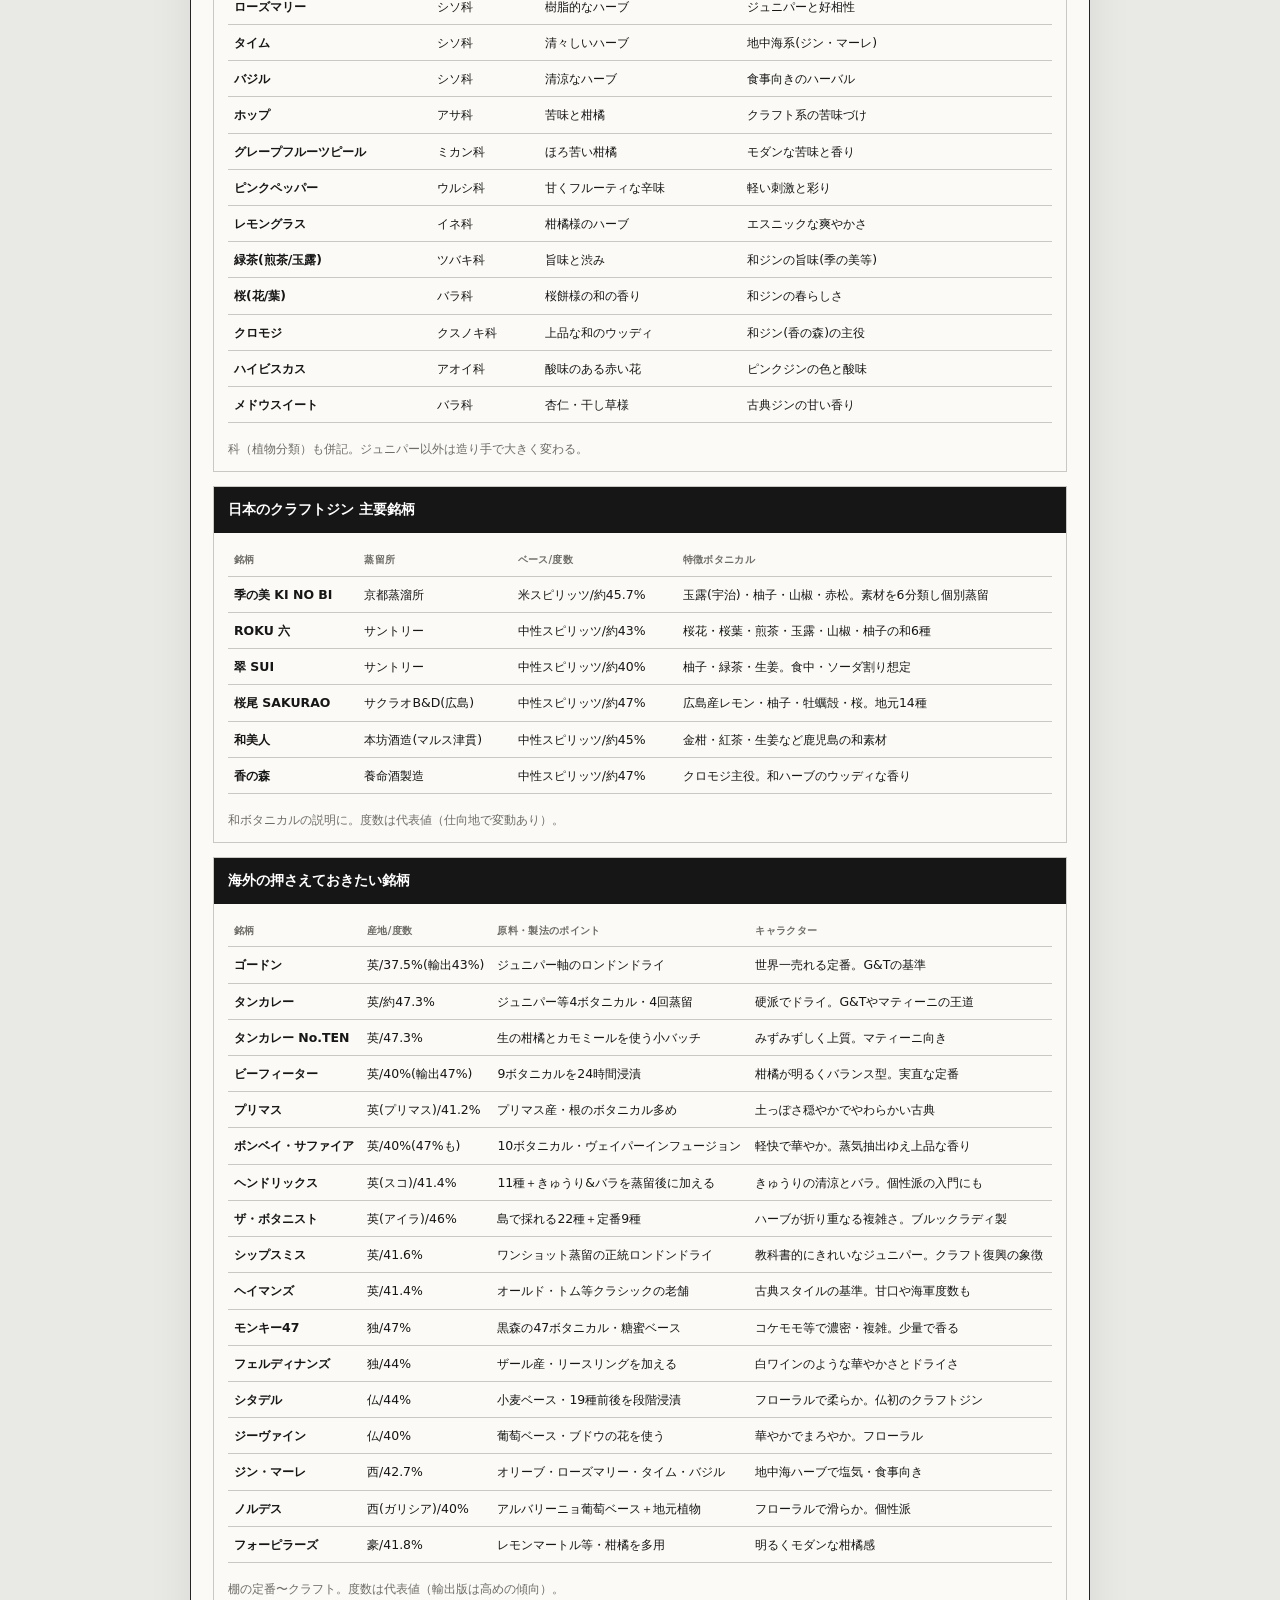
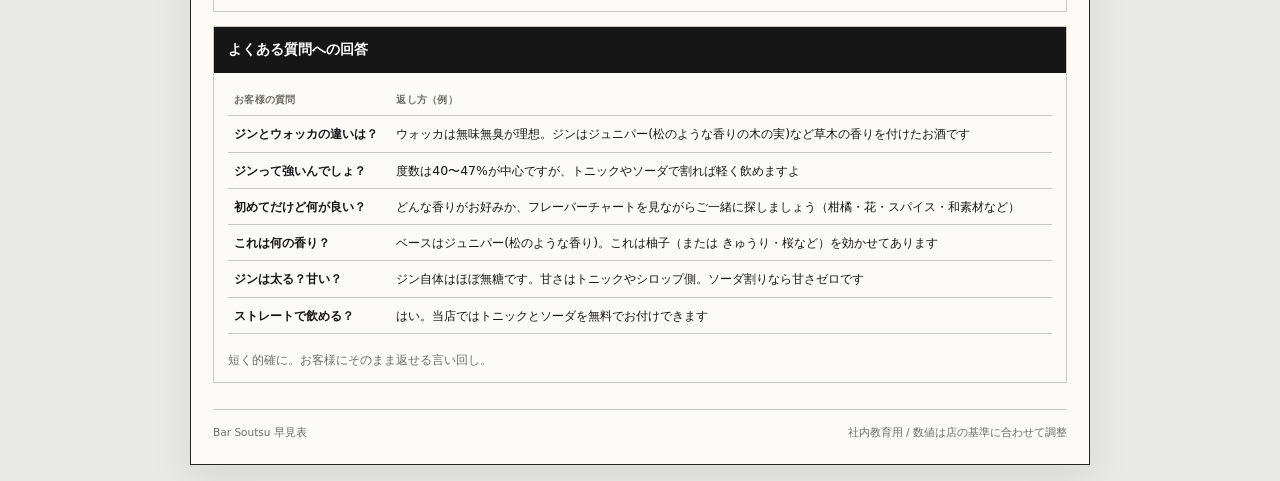
==== commit 9556fb9d: "「チートシート」表示名を「早見表」に統一（変え忘れ箇所を修正） - 早見表ページのタイトル/h1/フッター/英語小見出し(Quick Reference)/aria-label - PWA名(mani" ====
--- a/cheatsheet/index.html
+++ b/cheatsheet/index.html
@@ -4,7 +4,7 @@
     <meta charset="UTF-8" />
     <meta name="viewport" content="width=device-width, initial-scale=1.0, viewport-fit=cover" />
     <meta name="theme-color" content="#15120f" />
-    <title>Bar Soutsu チートシート</title>
+    <title>Bar Soutsu 早見表</title>
     <link rel="manifest" href="manifest.json" />
     <link rel="icon" href="../assets/icon.svg" type="image/svg+xml" />
     <link rel="apple-touch-icon" href="../assets/icon.svg" />
@@ -20,8 +20,8 @@
       <header class="hero">
         <div class="hero-main">
           <p class="brand-mark">Bar Soutsu</p>
-          <p class="eyebrow">Bar Cheat Sheet / Service</p>
-          <h1 id="page-title">チートシート</h1>
+          <p class="eyebrow">Bar Quick Reference / Service</p>
+          <h1 id="page-title">早見表</h1>
           <p class="lead">
             接客中・仕込み中にさっと確認するための早見表。数字は店の基本の型なので、レシピに合わせて調整すること。
             レシピの詳しい手順は<a href="https://sousuyou.github.io/cocktail-recipe-book/">レシピ帳</a>へ。
@@ -29,12 +29,12 @@
         </div>
       </header>
 
-      <section class="view is-active" aria-label="チートシート">
+      <section class="view is-active" aria-label="早見表">
         <div id="cheatsheet-body" class="cheatsheet-body"></div>
       </section>
 
       <footer class="app-footer">
-        <span>Bar Soutsu チートシート</span>
+        <span>Bar Soutsu 早見表</span>
         <span>社内教育用 / 数値は店の基準に合わせて調整</span>
       </footer>
     </main>
--- a/styles.css
+++ b/styles.css
@@ -40,6 +40,22 @@
   }
 }
 
+/* ===== 本文中のリンク（テーマ色に統一・標準の青を上書き） ===== */
+.lead a,
+.reader-body a,
+.cc-body a {
+  color: var(--green);
+  font-weight: 700;
+  text-decoration: underline;
+  text-underline-offset: 2px;
+  text-decoration-thickness: 1px;
+}
+.lead a:hover,
+.reader-body a:hover,
+.cc-body a:hover {
+  color: var(--accent);
+}
+
 * {
   box-sizing: border-box;
 }
@@ -567,8 +583,93 @@
   color: var(--muted);
 }
 
+/* 進捗シークバー */
+.quiz-bar {
+  display: none;
+  height: 6px;
+  margin: 0 0 16px;
+  background: var(--panel-soft);
+  border: 1px solid var(--line);
+  overflow: hidden;
+}
+
+.quiz-bar-fill {
+  display: block;
+  height: 100%;
+  width: 0;
+  background: var(--green);
+  transition: width 260ms ease;
+}
+
 .quiz-card {
   padding: 4px;
+}
+
+/* 間違えた問題のおさらい */
+.quiz-review {
+  margin-top: 22px;
+  padding-top: 16px;
+  border-top: 1px solid var(--line);
+}
+
+.quiz-review h3 {
+  margin: 0 0 12px;
+  font-size: 0.9rem;
+  font-weight: 700;
+}
+
+.qr-item {
+  padding: 12px 14px;
+  margin-bottom: 10px;
+  border: 1px solid var(--line);
+  border-left: 3px solid var(--red);
+  background: var(--panel);
+}
+
+.qr-q {
+  margin: 0 0 8px;
+  font-size: 0.86rem;
+  font-weight: 700;
+  line-height: 1.5;
+}
+
+.qr-line {
+  margin: 2px 0;
+  font-size: 0.82rem;
+}
+
+.qr-line span {
+  display: inline-block;
+  min-width: 3.6em;
+  margin-right: 6px;
+  font-size: 0.62rem;
+  font-weight: 700;
+  padding: 1px 6px;
+  color: var(--on-accent);
+  vertical-align: middle;
+}
+
+.qr-correct span {
+  background: var(--green);
+}
+
+.qr-your span {
+  background: var(--red);
+}
+
+.qr-explain {
+  margin: 8px 0 0;
+  font-size: 0.78rem;
+  line-height: 1.7;
+  color: var(--muted);
+}
+
+.quiz-allcorrect {
+  margin-top: 18px;
+  text-align: center;
+  color: var(--green);
+  font-weight: 700;
+  font-size: 0.86rem;
 }
 
 .quiz-q {
@@ -671,7 +772,7 @@
   margin: 16px auto 0;
 }
 
-/* ===== チートシート ===== */
+/* ===== 早見表 ===== */
 .cheatsheet-body {
   display: grid;
   gap: 14px;
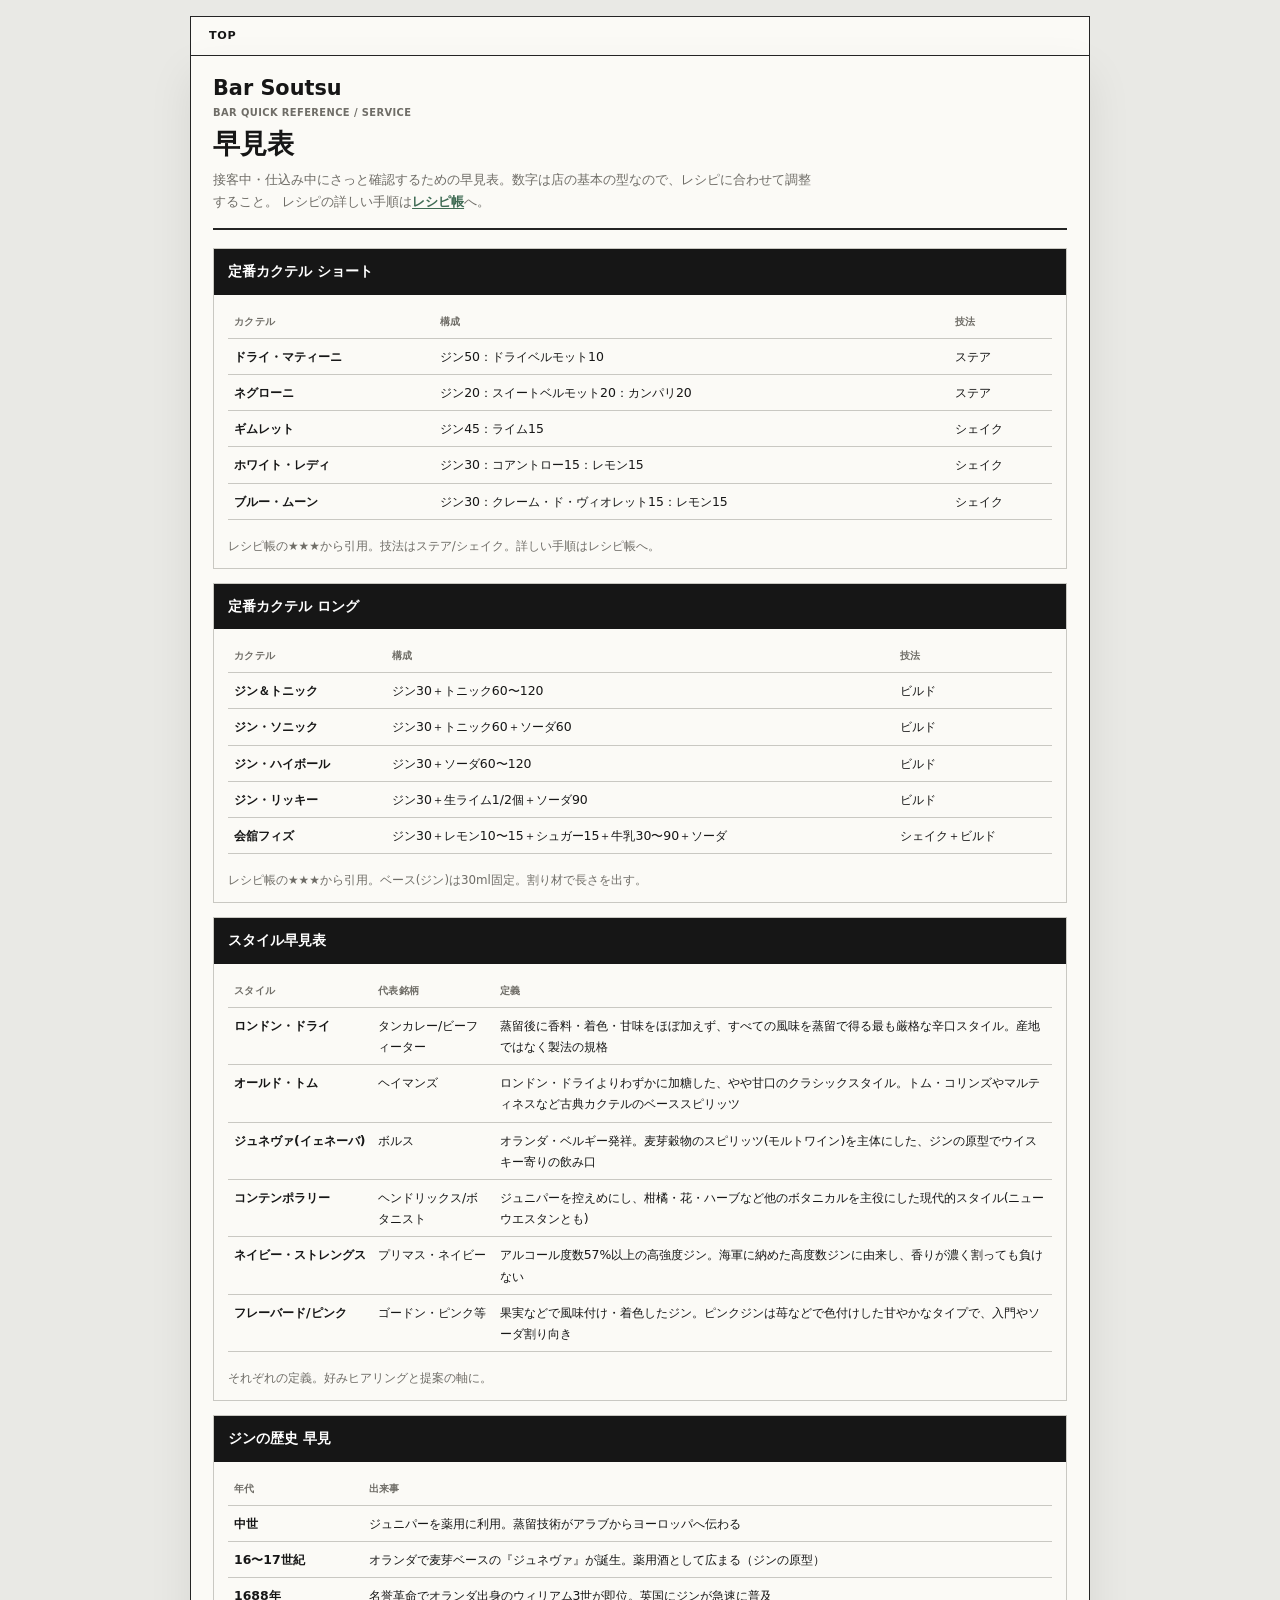
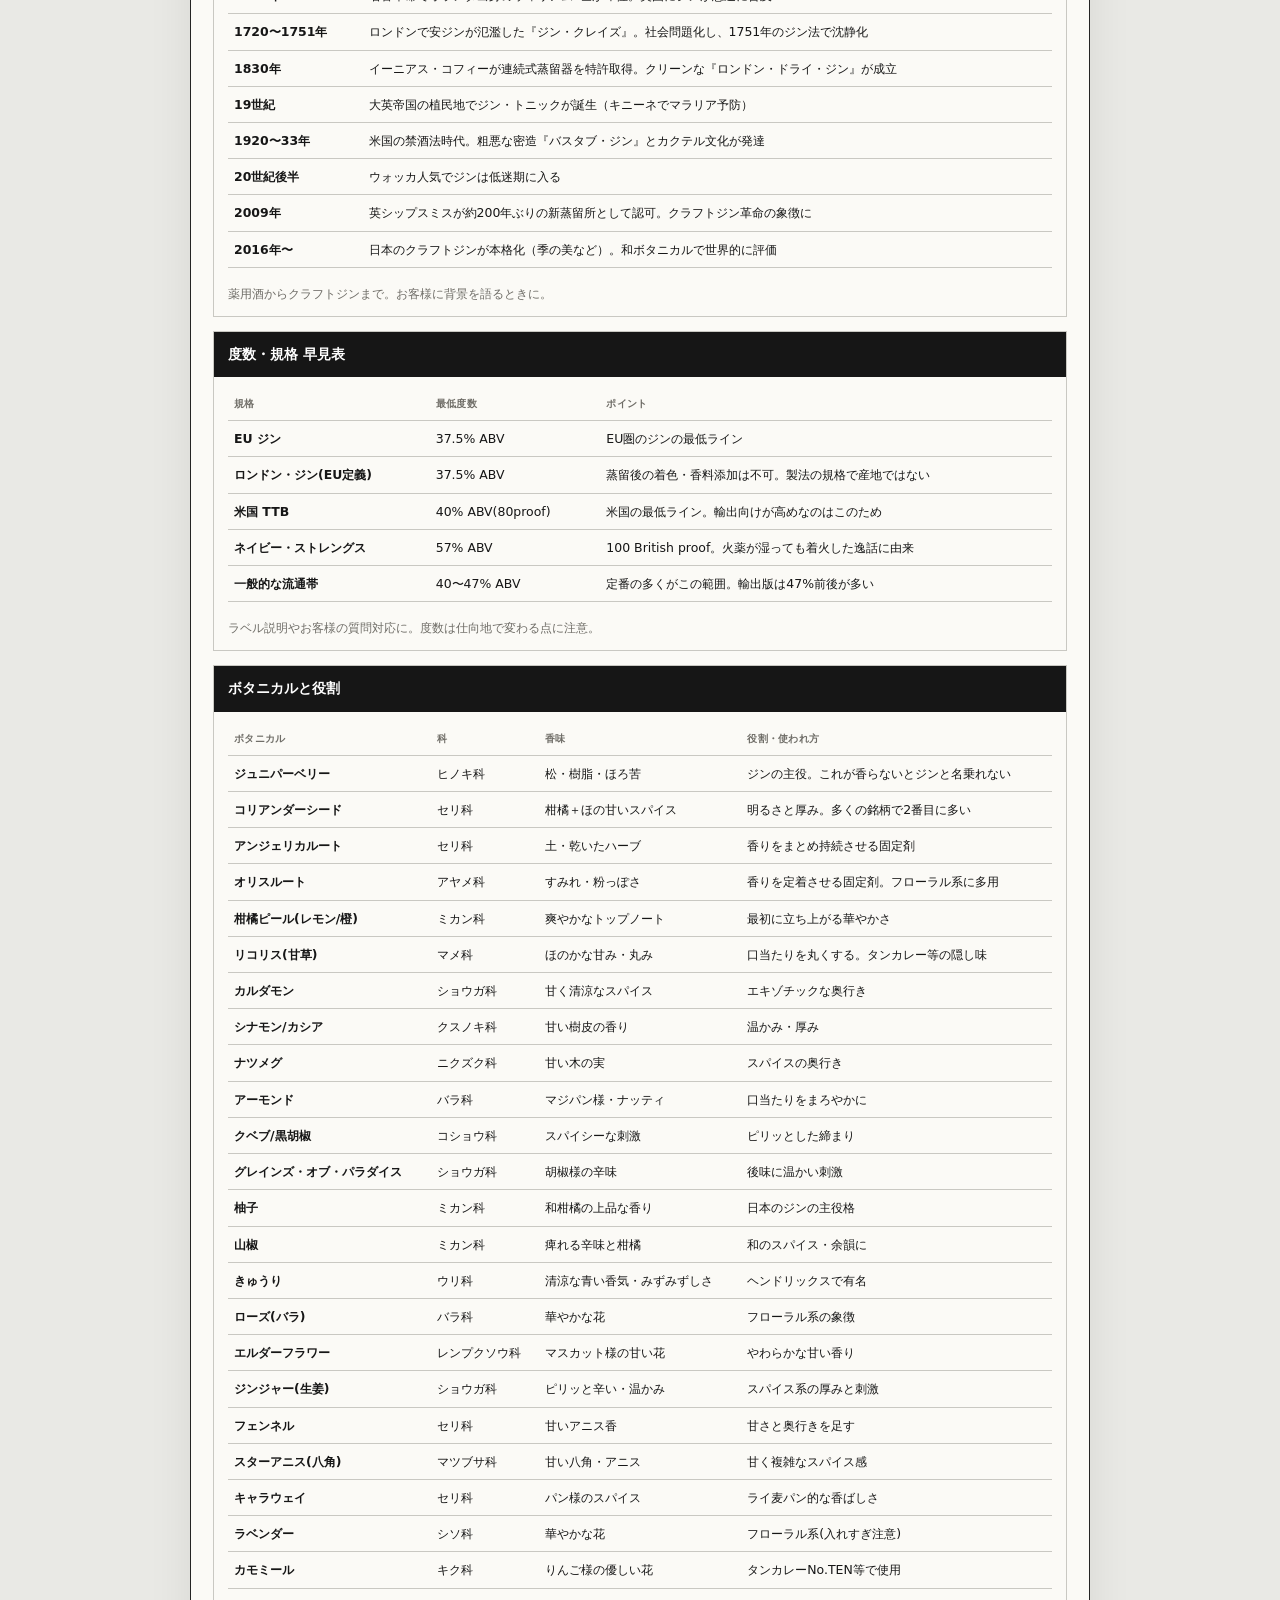
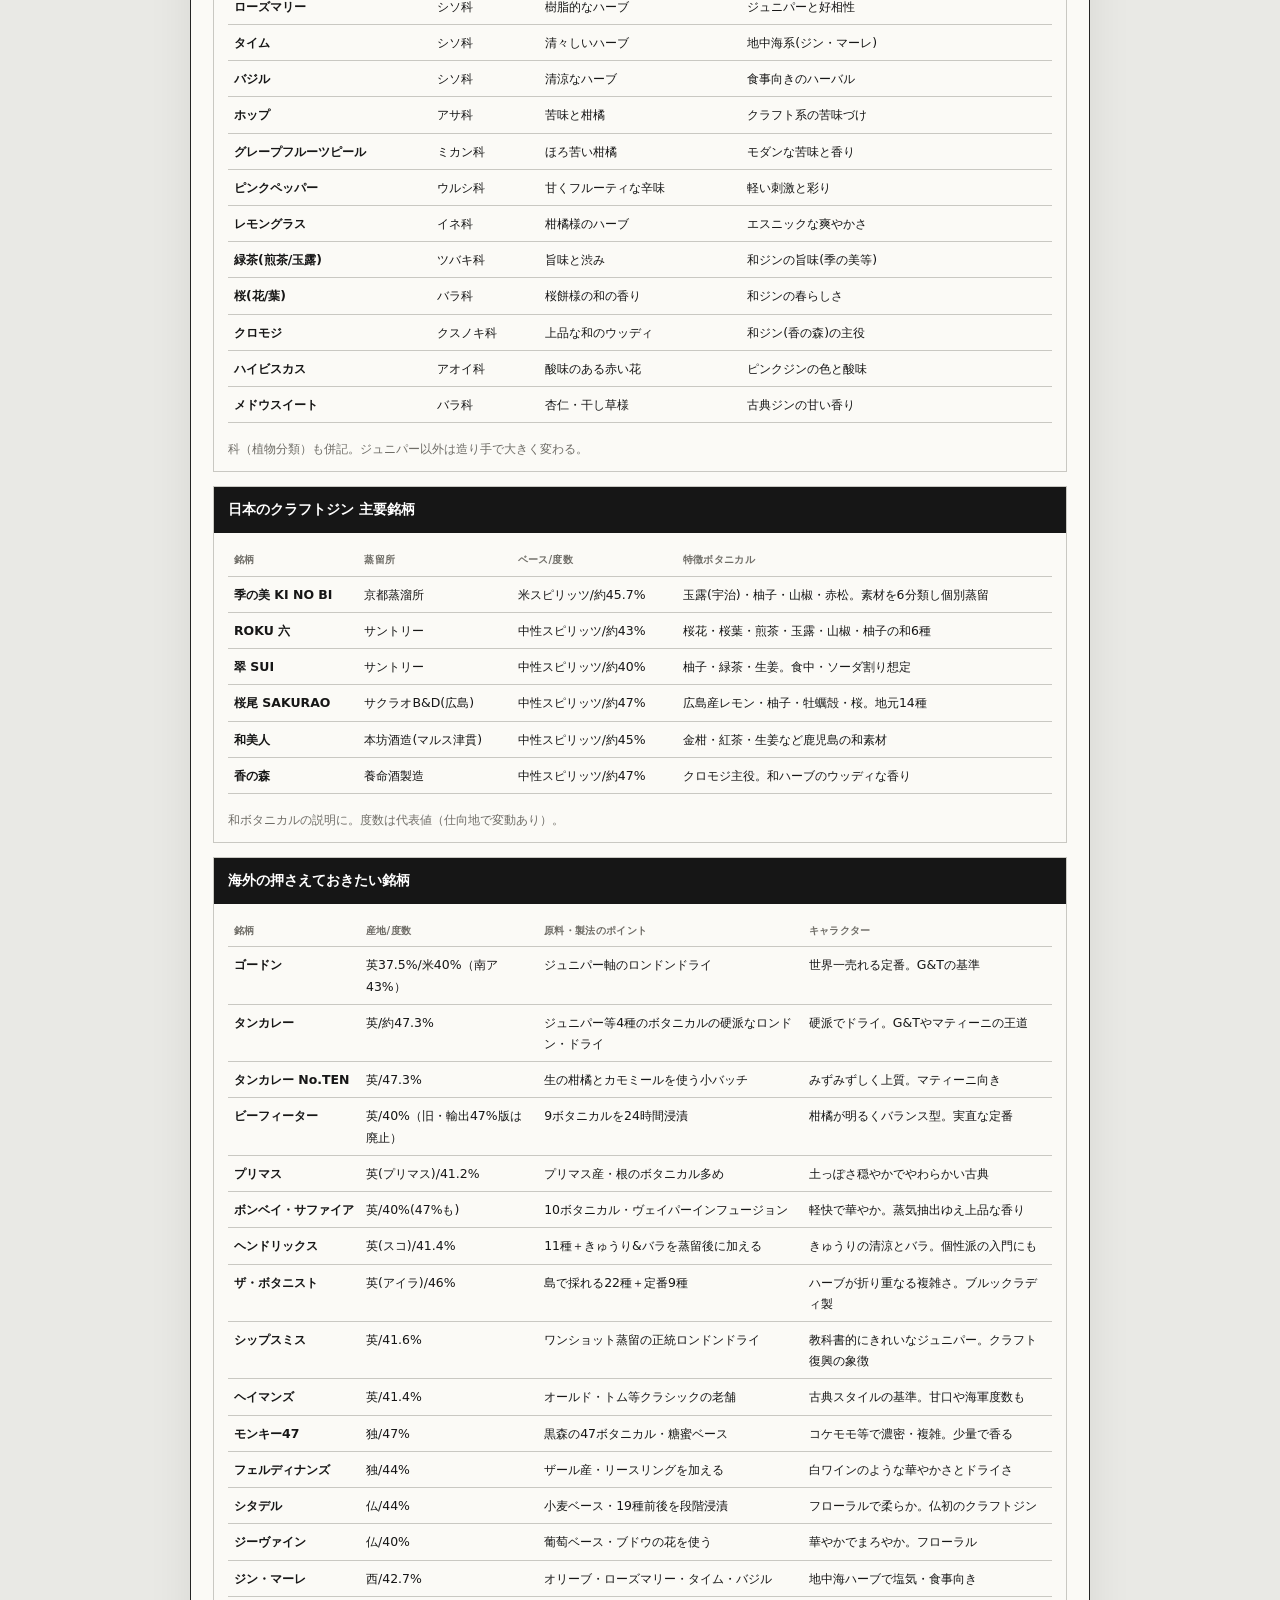
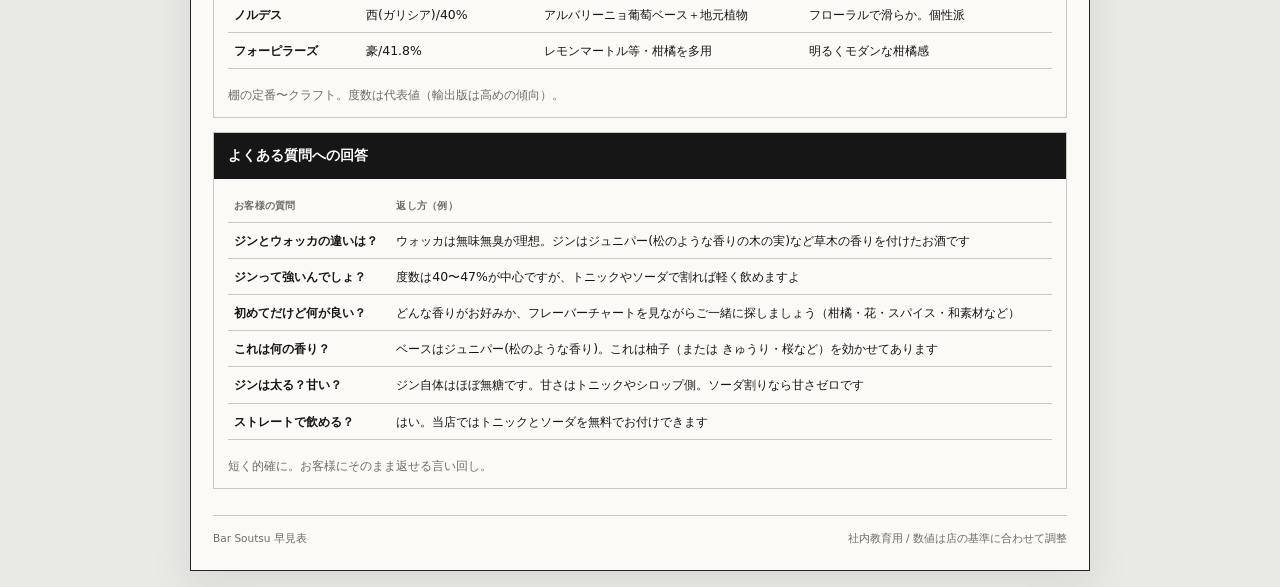
==== commit 069ca5cb: "共通テーマtheme.cssを読み込み（色・ダークモードをtopで一元管理） Co-Authored-By: Claude Opus 4.8 <noreply@anthropic.com>" ====
--- a/cheatsheet/index.html
+++ b/cheatsheet/index.html
@@ -9,6 +9,7 @@
     <link rel="icon" href="../assets/icon.svg" type="image/svg+xml" />
     <link rel="apple-touch-icon" href="../assets/icon.svg" />
     <link rel="stylesheet" href="../styles.css" />
+    <link rel="stylesheet" href="https://sousuyou.github.io/top/theme.css" />
   </head>
   <body class="has-nav">
     <!-- 共通ナビ：中身は nav.js が自動生成（JS無効時はTOPリンクだけ残る） -->
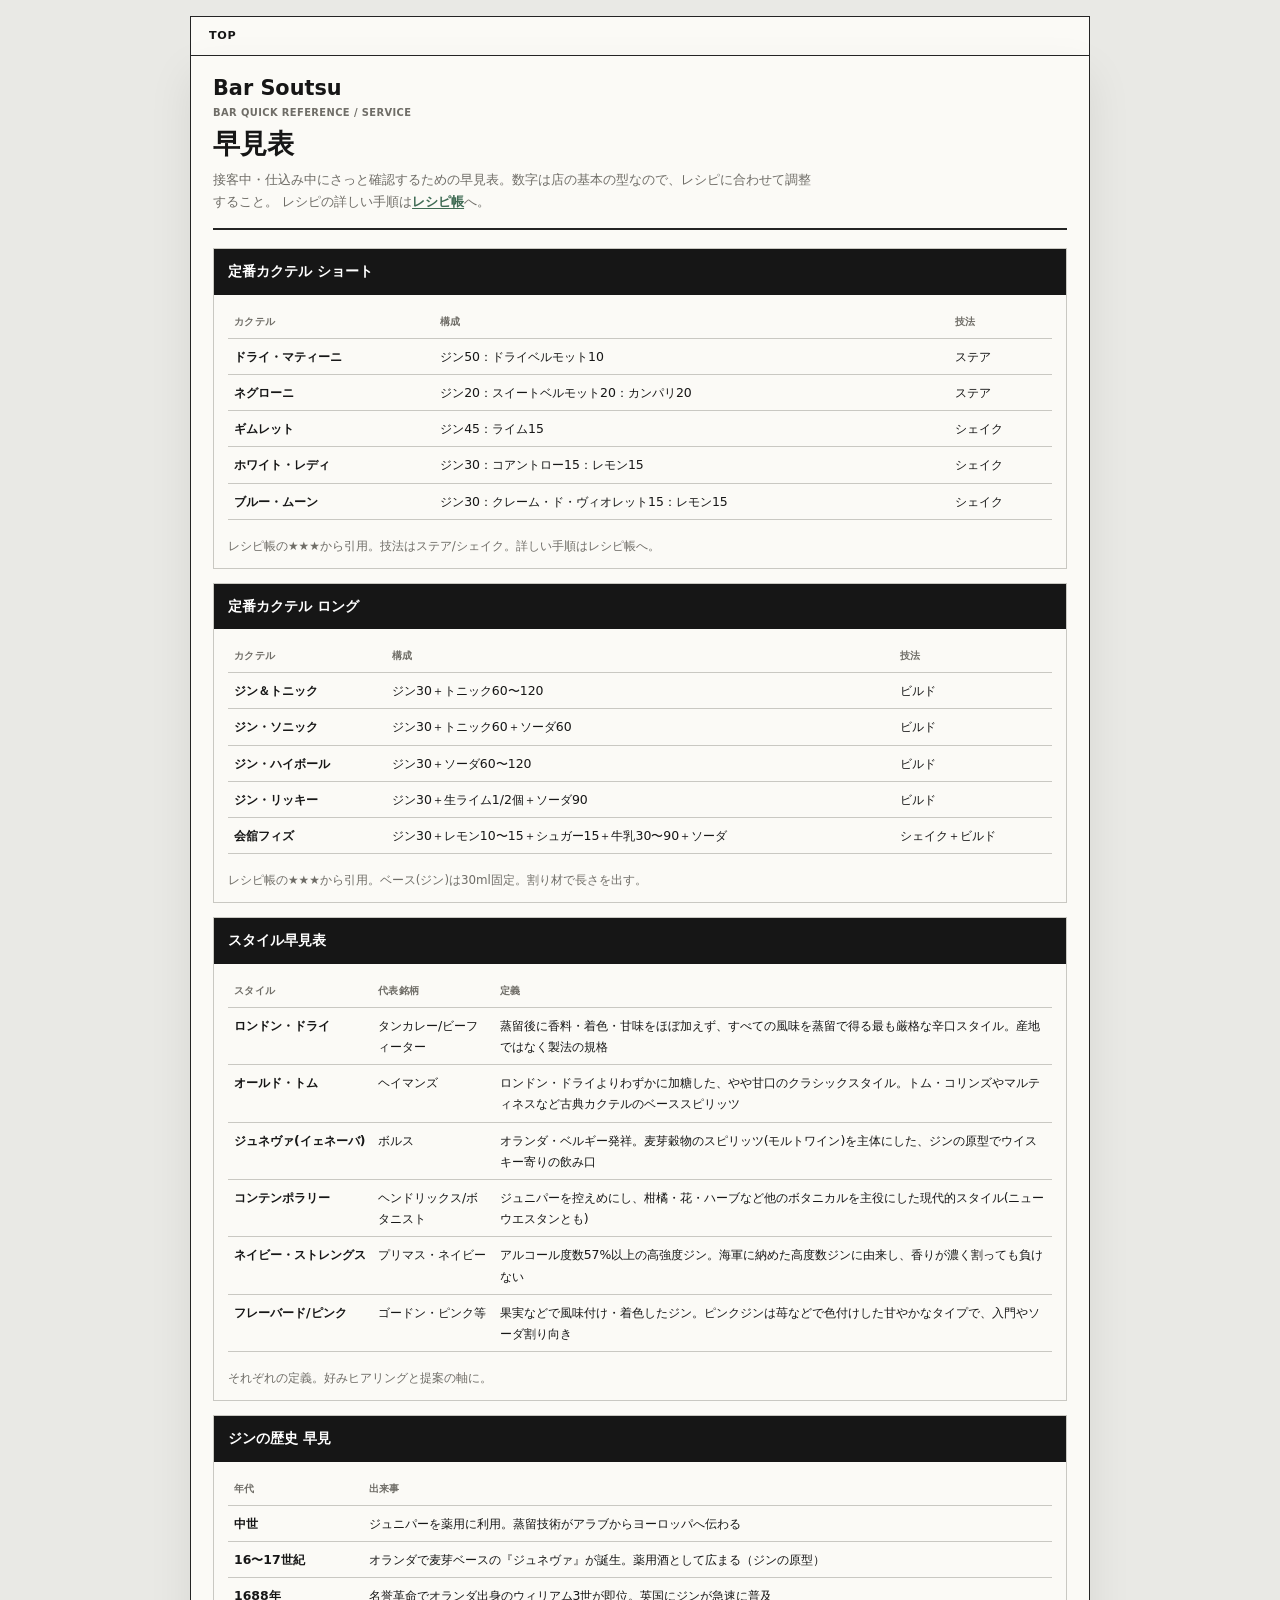
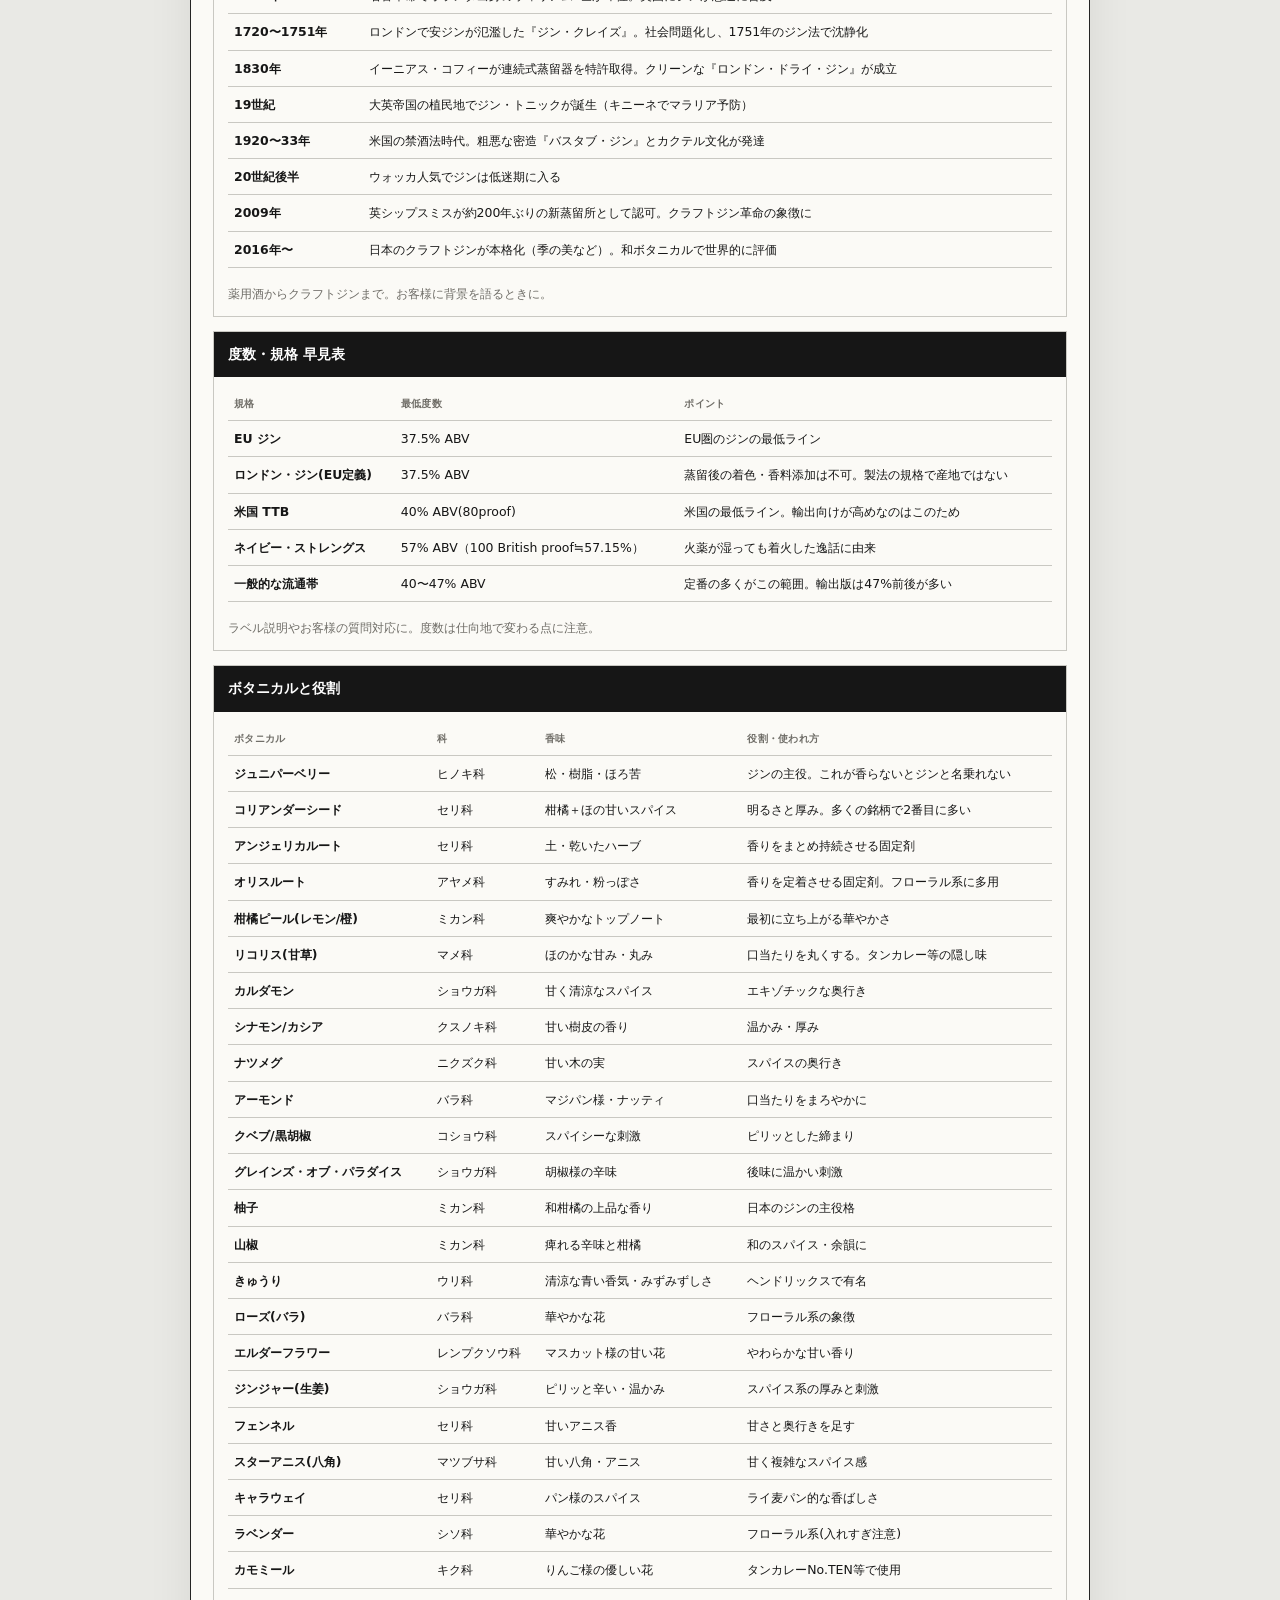
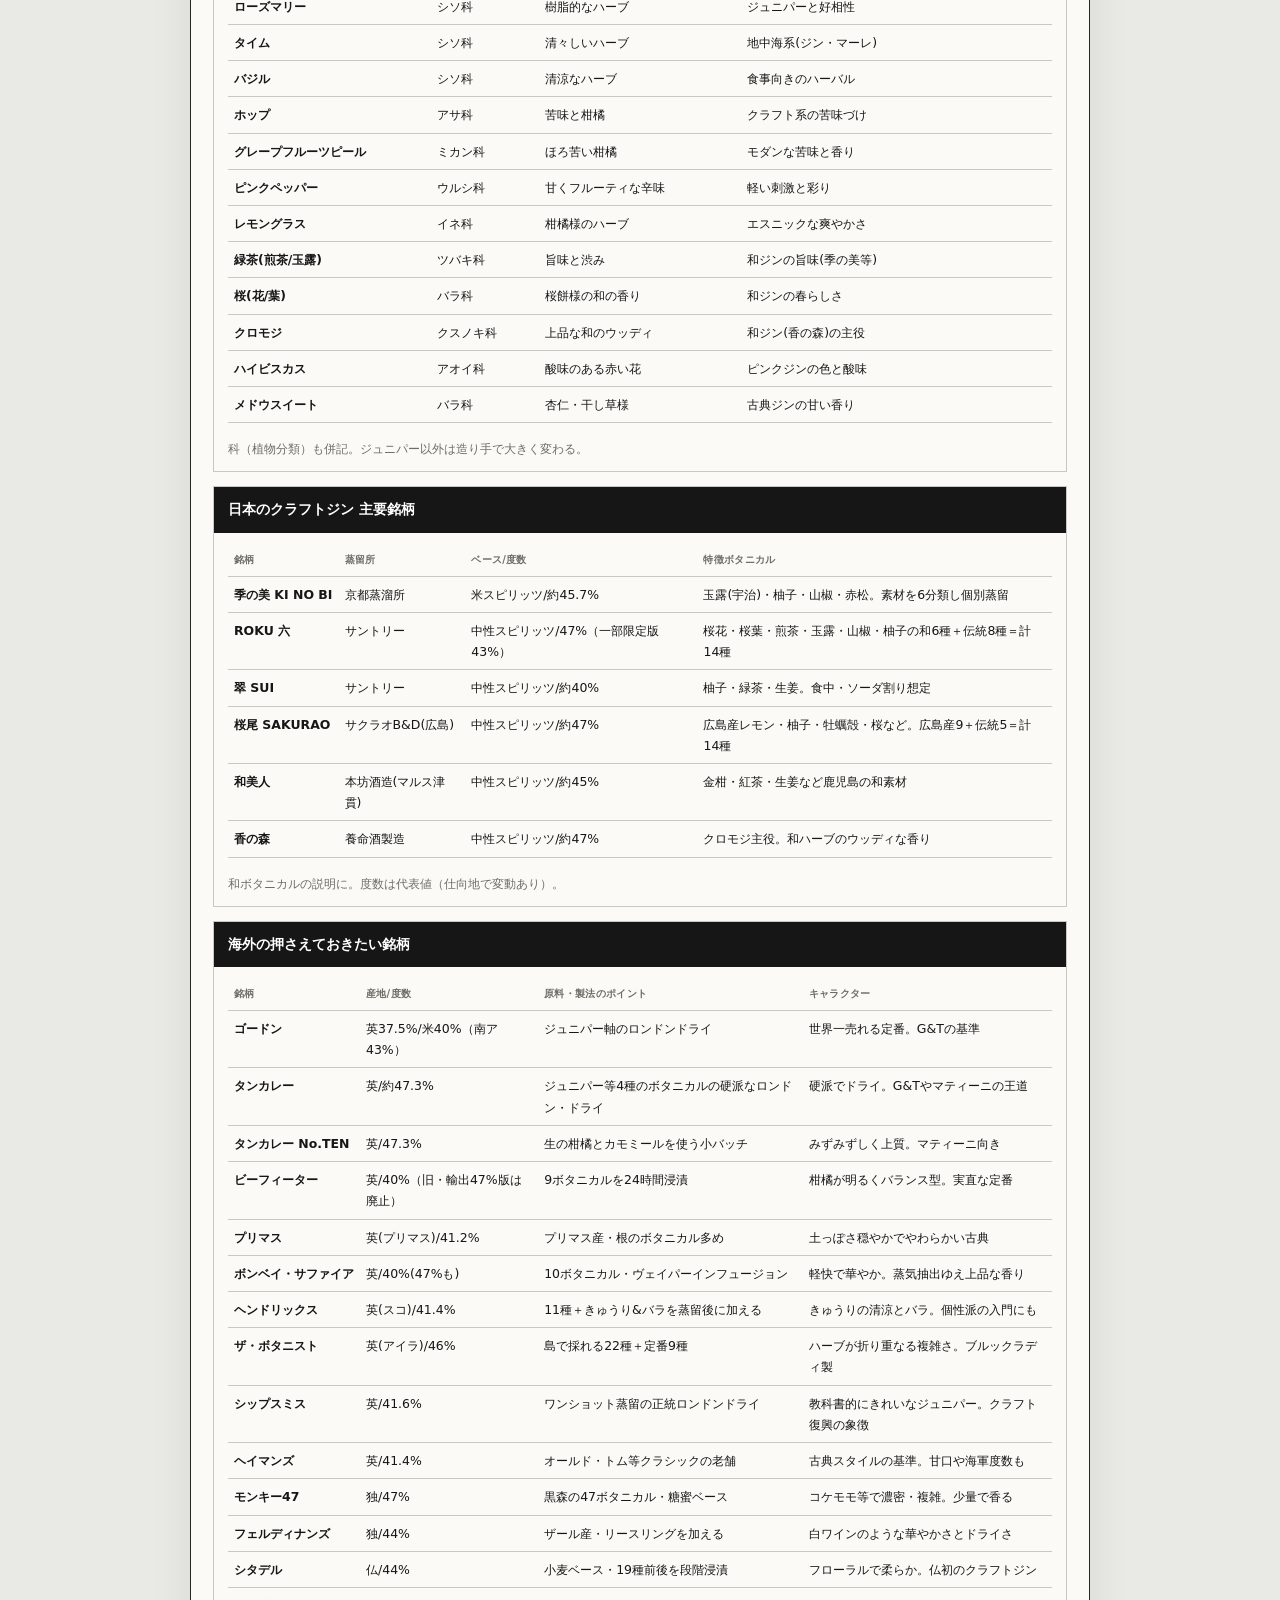
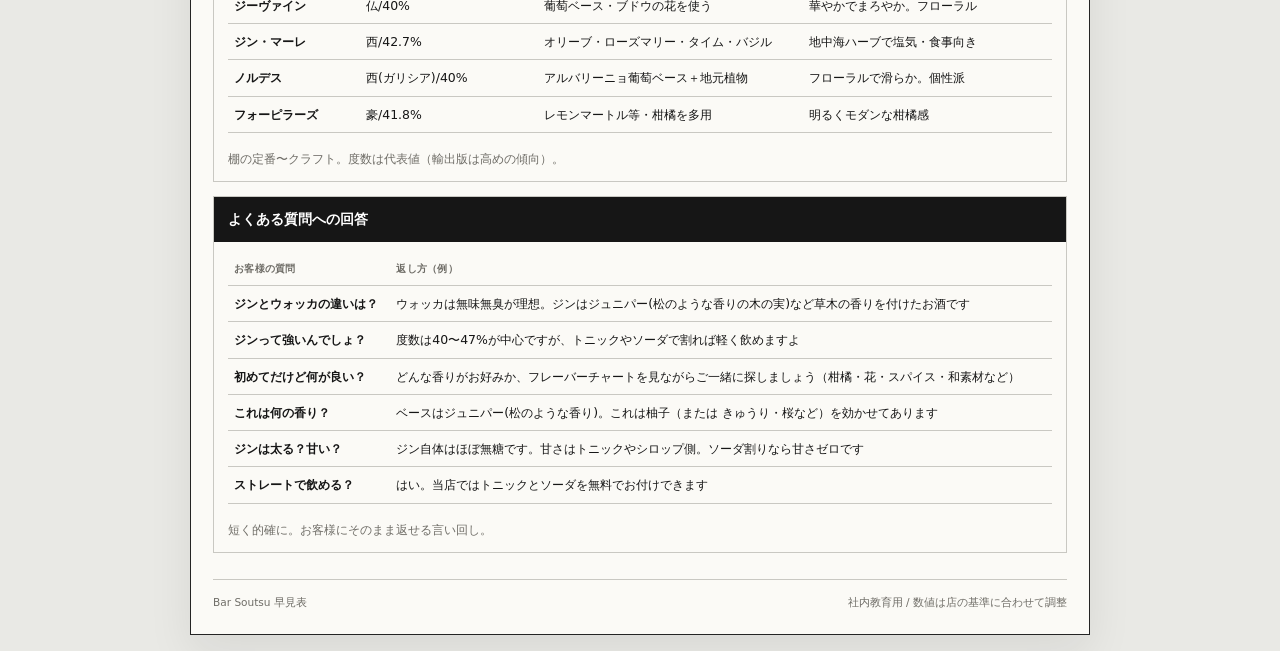
==== commit 8f0ff0d6: "教本（本体/クイズ/早見表）にCSPを導入してセキュリティ堅牢化 - 各index.headに Content-Security-Policy を追加（default-src 'self' ほか） -" ====
--- a/cheatsheet/index.html
+++ b/cheatsheet/index.html
@@ -3,6 +3,11 @@
   <head>
     <meta charset="UTF-8" />
     <meta name="viewport" content="width=device-width, initial-scale=1.0, viewport-fit=cover" />
+    <!-- セキュリティ: 読み込み元を自サイトに限定（万一の不正スクリプト実行を阻止） -->
+    <meta
+      http-equiv="Content-Security-Policy"
+      content="default-src 'self'; img-src 'self' data:; style-src 'self' 'unsafe-inline'; script-src 'self'; connect-src 'self'; object-src 'none'; base-uri 'self'"
+    />
     <meta name="theme-color" content="#15120f" />
     <title>Bar Soutsu 早見表</title>
     <link rel="manifest" href="manifest.json" />
--- a/styles.css
+++ b/styles.css
@@ -178,6 +178,204 @@
   line-height: 1.7;
 }
 
+/* ===== 学習進捗バー ===== */
+.progress-band {
+  margin-top: 16px;
+}
+
+.progress-label {
+  margin: 0 0 6px;
+  font-size: 0.72rem;
+  font-weight: 700;
+  color: var(--muted);
+}
+
+.progress-track {
+  height: 8px;
+  background: var(--panel-soft);
+  border: 1px solid var(--line);
+  overflow: hidden;
+}
+
+.progress-fill {
+  display: block;
+  height: 100%;
+  width: 0;
+  background: var(--green);
+  transition: width 260ms ease;
+}
+
+/* ===== 検索ハイライト ===== */
+mark.hl {
+  background: var(--gold);
+  color: var(--on-accent);
+  padding: 0 1px;
+  border-radius: 2px;
+}
+
+/* ===== 章の絞り込みチップ ===== */
+.chapter-filters {
+  display: flex;
+  flex-wrap: wrap;
+  gap: 6px;
+  margin-top: 10px;
+}
+
+.filter-chip {
+  padding: 5px 12px;
+  border: 1px solid var(--line-strong);
+  background: var(--panel);
+  color: var(--text);
+  font-size: 0.7rem;
+  font-weight: 700;
+  cursor: pointer;
+  transition: background 140ms ease;
+}
+
+.filter-chip:hover {
+  background: var(--green-soft);
+}
+
+.filter-chip.is-active {
+  background: var(--green);
+  border-color: var(--green);
+  color: var(--on-accent);
+}
+
+/* 章カードの「覚えた／お気に入り」マーク */
+.cc-marks {
+  display: flex;
+  flex-wrap: wrap;
+  gap: 5px;
+}
+
+.cc-flag {
+  font-size: 0.58rem;
+  font-weight: 700;
+  padding: 1px 6px;
+  border: 1px solid var(--line);
+}
+
+.cc-flag.cc-fav {
+  color: var(--gold);
+  border-color: var(--gold);
+}
+
+.cc-flag.cc-memo {
+  color: var(--green);
+  border-color: var(--green);
+}
+
+/* リーダーの「覚えた／お気に入り」ボタン */
+.reader-actions {
+  display: flex;
+  flex-wrap: wrap;
+  gap: 6px;
+  align-items: center;
+}
+
+.mark-toggle {
+  min-height: 34px;
+  padding: 0 10px;
+  border: 1px solid var(--line-strong);
+  background: var(--panel);
+  color: var(--text);
+  font-size: 0.68rem;
+  font-weight: 700;
+  cursor: pointer;
+}
+
+.mark-toggle.is-on {
+  background: var(--green);
+  border-color: var(--green);
+  color: var(--on-accent);
+}
+
+#reader-fav.is-on {
+  background: var(--gold);
+  border-color: var(--gold);
+}
+
+/* ===== 本文インライン辞書（用語リンク＆ツールチップ） ===== */
+.term-link {
+  border: 0;
+  background: none;
+  padding: 0;
+  margin: 0;
+  font: inherit;
+  color: var(--green);
+  font-weight: 700;
+  cursor: pointer;
+  border-bottom: 1px dotted var(--green);
+  line-height: inherit;
+}
+
+.term-link:hover {
+  color: var(--accent);
+  border-bottom-color: var(--accent);
+}
+
+.term-tip {
+  position: absolute;
+  z-index: 50;
+  max-width: 300px;
+  padding: 12px 14px;
+  background: var(--panel);
+  border: 1px solid var(--line-strong);
+  box-shadow: var(--shadow);
+}
+
+.term-tip .tip-head {
+  display: flex;
+  align-items: baseline;
+  justify-content: space-between;
+  gap: 8px;
+  margin-bottom: 4px;
+}
+
+.term-tip .tip-term {
+  font-size: 0.92rem;
+  font-weight: 700;
+}
+
+.term-tip .tip-cat {
+  flex: none;
+  font-size: 0.56rem;
+  font-weight: 700;
+  padding: 2px 6px;
+  border: 1px solid var(--green);
+  color: var(--green);
+}
+
+.term-tip .tip-reading {
+  margin: 0 0 6px;
+  font-size: 0.68rem;
+  color: var(--muted);
+}
+
+.term-tip .tip-def {
+  margin: 0;
+  font-size: 0.78rem;
+  line-height: 1.65;
+  color: var(--text);
+}
+
+.term-tip .tip-close {
+  margin-top: 10px;
+  width: 100%;
+  min-height: 32px;
+  border: 1px solid var(--line-strong);
+  background: var(--panel-soft);
+  color: var(--text);
+  font-size: 0.7rem;
+  font-weight: 700;
+  cursor: pointer;
+}
+
+.term-tip .tip-close:hover {
+  background: var(--green-soft);
+}
+
 /* ===== タブ ===== */
 .tabs {
   display: flex;
@@ -480,6 +678,19 @@
   overflow-x: auto;
   margin: 0 0 16px;
   -webkit-overflow-scrolling: touch;
+  /* 横スクロールできることを示す「端の影（グラデ）」。
+     左右の単色カバーと、その内側のスクロール連動シャドウを重ねる。
+     列が切れて見えるだけ、という誤解を防ぐ。 */
+  background-image:
+    linear-gradient(to right, var(--panel), var(--panel)),
+    linear-gradient(to left, var(--panel), var(--panel)),
+    linear-gradient(to right, rgba(0, 0, 0, 0.16), rgba(0, 0, 0, 0)),
+    linear-gradient(to left, rgba(0, 0, 0, 0.16), rgba(0, 0, 0, 0));
+  background-position: left center, right center, left center, right center;
+  background-repeat: no-repeat;
+  background-color: var(--panel);
+  background-size: 22px 100%, 22px 100%, 14px 100%, 14px 100%;
+  background-attachment: local, local, scroll, scroll;
 }
 
 .reader-body table {
@@ -720,9 +931,78 @@
 }
 
 .quiz-opt.is-wrong {
-  background: #f3dada;
+  background: var(--green-soft);
   border-color: var(--red);
   color: var(--red);
+}
+
+/* 選択肢の○×ラベル（色だけに頼らない・色覚配慮） */
+.opt-mark {
+  display: inline-block;
+  margin-left: 8px;
+  font-size: 0.66rem;
+  font-weight: 700;
+  padding: 1px 7px;
+  vertical-align: middle;
+}
+
+.opt-mark-correct {
+  background: var(--on-accent);
+  color: var(--green);
+  border: 1px solid currentColor;
+}
+
+.opt-mark-wrong {
+  background: var(--panel);
+  color: var(--red);
+  border: 1px solid currentColor;
+}
+
+/* クイズ解説から教本への直リンク */
+.quiz-explain-link {
+  margin: 8px 0 0;
+}
+
+.quiz-textbook-link {
+  font-size: 0.78rem;
+  font-weight: 700;
+  color: var(--green);
+  text-decoration: underline;
+  text-underline-offset: 2px;
+}
+
+.quiz-textbook-link:hover {
+  color: var(--accent);
+}
+
+/* 結果画面のボタン配置 */
+.quiz-result-actions {
+  display: flex;
+  flex-wrap: wrap;
+  gap: 10px;
+  justify-content: center;
+  margin-top: 16px;
+}
+
+.quiz-result-actions .quiz-next {
+  margin-top: 0;
+  width: auto;
+  flex: 1 1 140px;
+  max-width: 220px;
+}
+
+.quiz-next-alt {
+  background: var(--panel);
+  color: var(--text);
+  border-color: var(--line-strong);
+}
+
+.quiz-next-alt:hover {
+  background: var(--green-soft);
+}
+
+.quiz-result-link {
+  margin: 10px 0 0;
 }
 
 .quiz-explain {
@@ -781,6 +1061,7 @@
 .cheat-card {
   border: 1px solid var(--line);
   background: var(--panel);
+  min-width: 0;
 }
 
 .cheat-card > h3 {
@@ -796,7 +1077,10 @@
 }
 
 .cheat-card table {
+  /* 表に最小幅を持たせ、画面が狭いときは親(.cheat-inner)が横スクロールになる。
+     これで「横に続きがある」ことが端の影で分かる（列が切れて見える誤解を防ぐ）。 */
   width: 100%;
+  min-width: 420px;
   border-collapse: collapse;
   font-size: 0.78rem;
 }
@@ -942,3 +1226,41 @@
     font-size: 1.25rem;
   }
 }
+
+/* ── Bar Soutsu「研究ノート（自店の見解）」ボックス ─────────────── */
+/* 一般的な事実とは区別して、自店の研究・所感・独自レシピを示すための囲み。 */
+/* 記法：本文Markdownに  ::: soutsu サブタイトル  …  :::  と書く。       */
+.reader-body .soutsu-note {
+  margin: 28px 0;
+  padding: 18px 20px 16px;
+  background: var(--green-soft);
+  border: 1px solid var(--green);
+  border-left: 6px solid var(--green);
+  border-radius: 0;            /* ラボラトリー紙テーマ：角ばった枠 */
+}
+.reader-body .soutsu-note-label {
+  font-size: 0.7rem;
+  letter-spacing: 0.14em;
+  text-transform: uppercase;
+  font-weight: 700;
+  color: var(--green);
+  margin-bottom: 6px;
+}
+.reader-body .soutsu-note-title {
+  font-size: 1.02rem;
+  font-weight: 700;
+  color: var(--text);
+  margin-bottom: 8px;
+  line-height: 1.5;
+}
+.reader-body .soutsu-note p {
+  margin: 0 0 10px;
+}
+.reader-body .soutsu-note a {
+  color: var(--green);
+}
+.reader-body .soutsu-note > p:last-child,
+.reader-body .soutsu-note > ul:last-child,
+.reader-body .soutsu-note > ol:last-child {
+  margin-bottom: 0;
+}
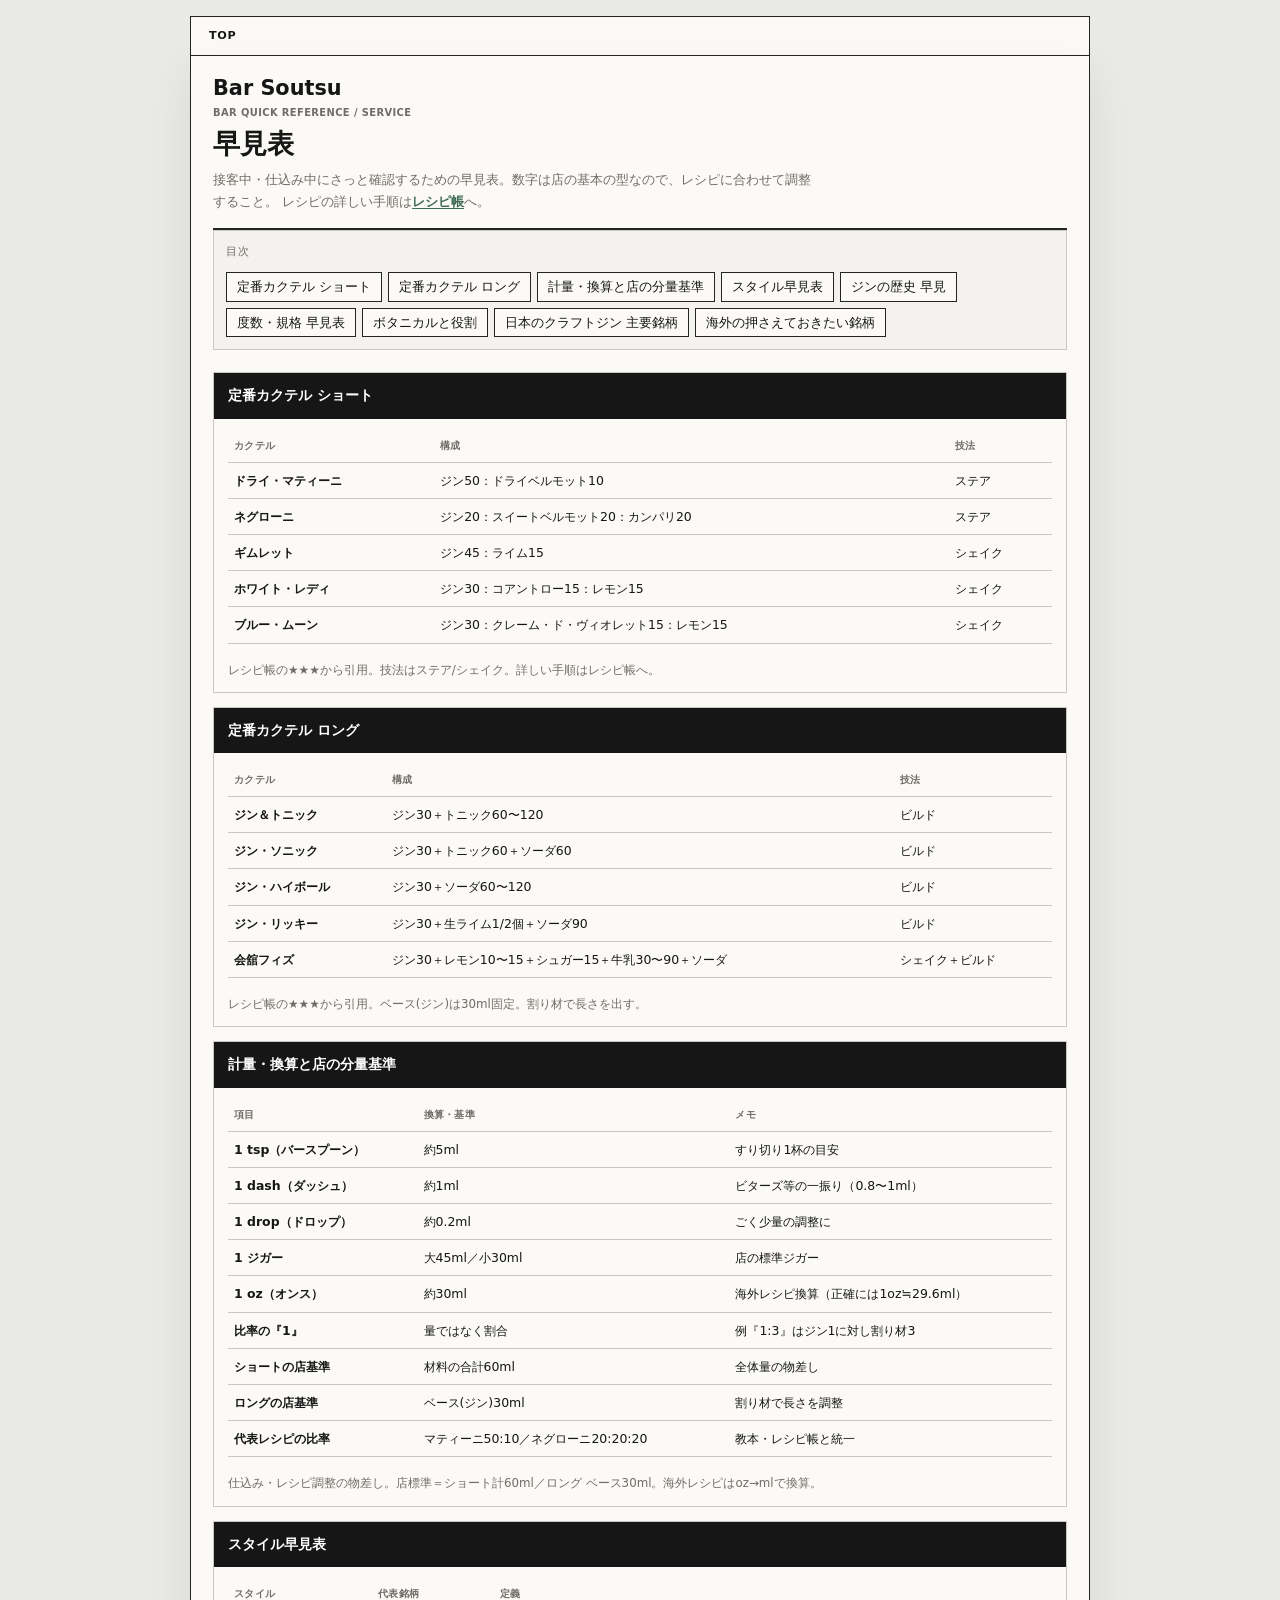
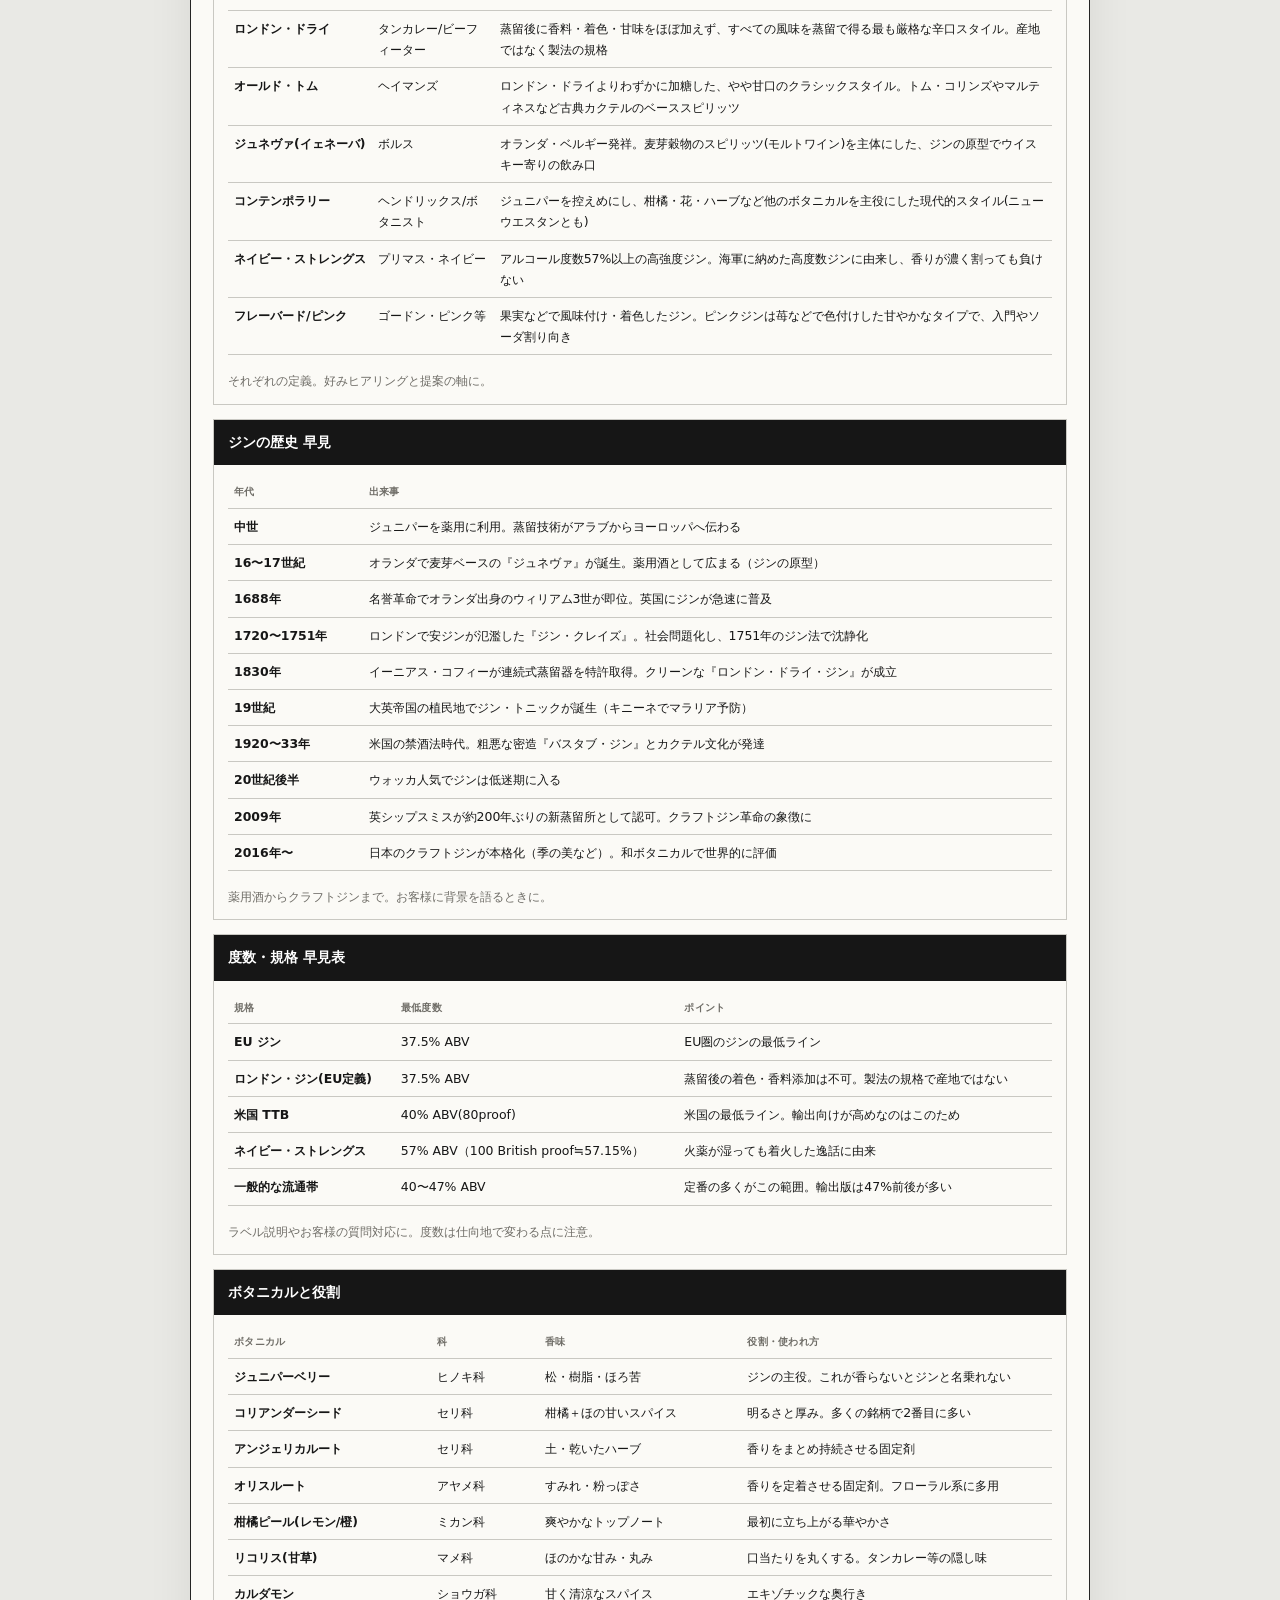
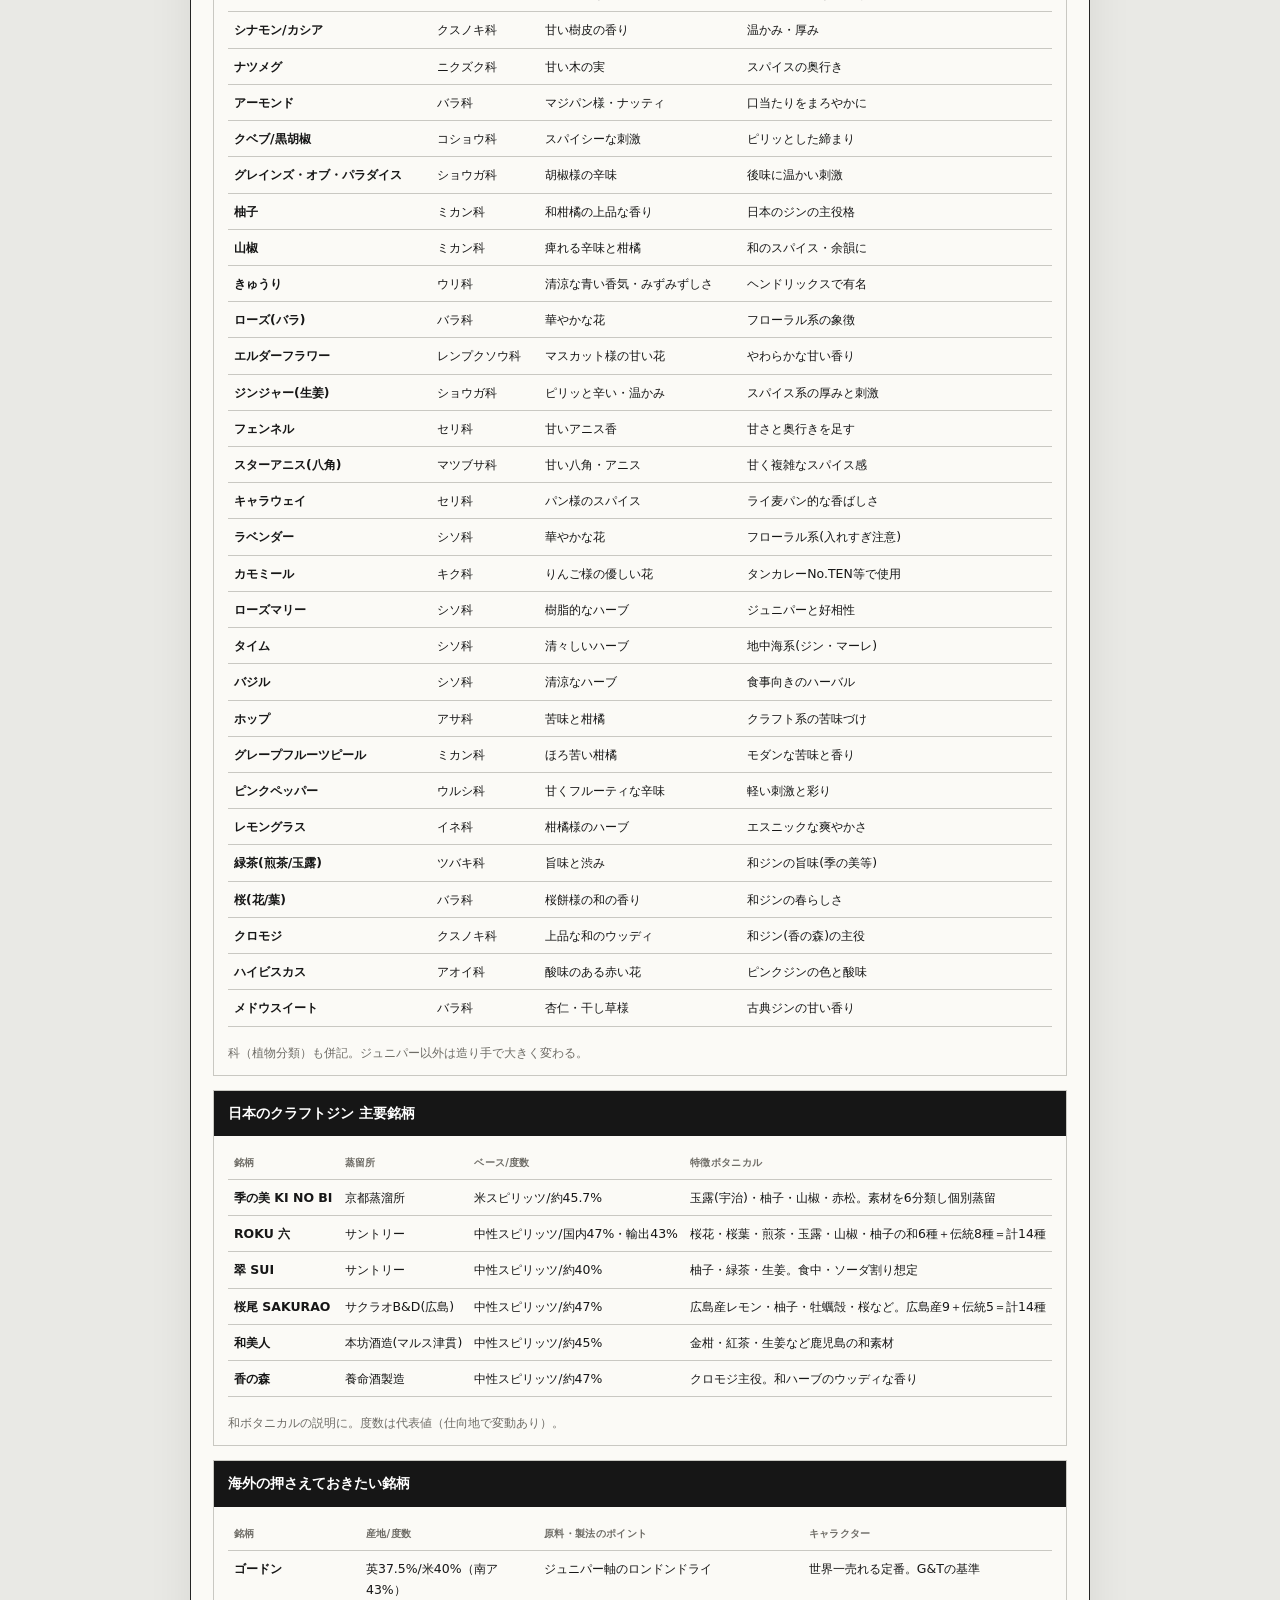
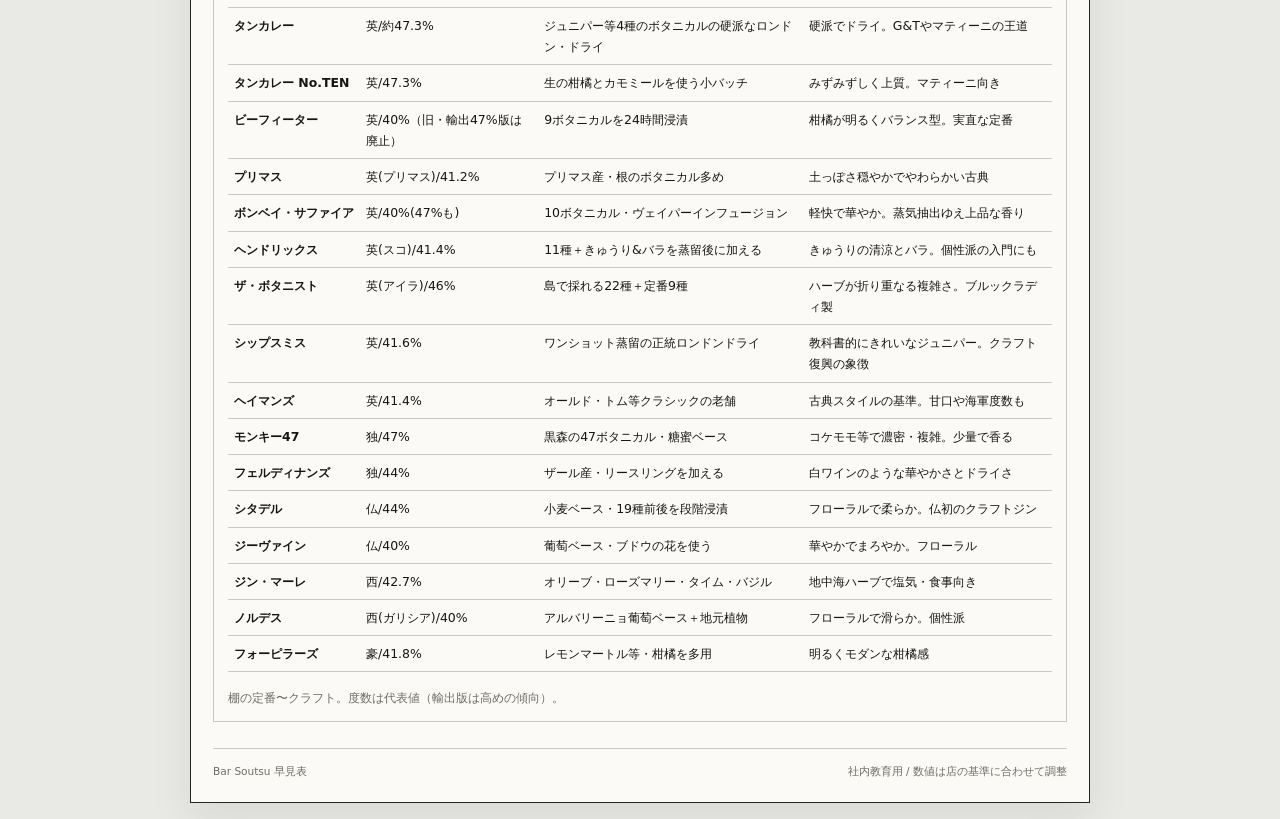
==== commit d19c822c: "早見表: 頭出しナビ（目次）を追加 ページ上部に全表へのジャンプ目次を自動生成（app.jsが表データから生成、各カードにアンカーID付与）。 共有styles.cssは触らず、cheatsheet/" ====
--- a/cheatsheet/index.html
+++ b/cheatsheet/index.html
@@ -15,6 +15,44 @@
     <link rel="apple-touch-icon" href="../assets/icon.svg" />
     <link rel="stylesheet" href="../styles.css" />
     <link rel="stylesheet" href="https://sousuyou.github.io/top/theme.css" />
+    <!-- 早見表の頭出しナビ（このページ専用のスタイル。共有styles.cssは触らない） -->
+    <style>
+      html { scroll-behavior: smooth; }
+      .cheat-index {
+        display: flex;
+        flex-wrap: wrap;
+        gap: 6px;
+        margin: 0 0 22px;
+        padding: 12px;
+        background: var(--panel-soft, #f3f2ee);
+        border: 1px solid var(--line, #c9c8c2);
+      }
+      .cheat-index-label {
+        width: 100%;
+        margin: 0 0 4px;
+        font-size: 11px;
+        letter-spacing: 0.08em;
+        text-transform: uppercase;
+        color: var(--muted, #6f6d67);
+      }
+      .cheat-index a {
+        display: inline-block;
+        padding: 6px 10px;
+        font-size: 13px;
+        line-height: 1.2;
+        text-decoration: none;
+        color: var(--text, #161616);
+        background: var(--panel, #fbfaf6);
+        border: 1px solid var(--line-strong, #242424);
+      }
+      .cheat-index a:hover,
+      .cheat-index a:focus {
+        background: var(--accent, #161616);
+        color: var(--on-accent, #fff);
+      }
+      /* 共通ナビに見出しが隠れないよう、ジャンプ先に余白を確保 */
+      .cheat-card { scroll-margin-top: 72px; }
+    </style>
   </head>
   <body class="has-nav">
     <!-- 共通ナビ：中身は nav.js が自動生成（JS無効時はTOPリンクだけ残る） -->
@@ -35,6 +73,9 @@
         </div>
       </header>
 
+      <!-- 頭出しナビ：中身は app.js が表データから自動生成 -->
+      <nav class="cheat-index" id="cheat-index" aria-label="早見表の目次"></nav>
+
       <section class="view is-active" aria-label="早見表">
         <div id="cheatsheet-body" class="cheatsheet-body"></div>
       </section>
--- a/styles.css
+++ b/styles.css
@@ -456,6 +456,32 @@
   gap: 10px;
 }
 
+/* 編（基礎/応用/研究）の区切り見出し。グリッド全幅で表示する */
+.band-header {
+  grid-column: 1 / -1;
+  display: flex;
+  align-items: baseline;
+  flex-wrap: wrap;
+  gap: 10px;
+  margin: 20px 0 2px;
+  padding: 6px 0 6px 12px;
+  border-left: 6px solid var(--green);
+  border-bottom: 1px solid var(--line);
+}
+.band-header:first-child {
+  margin-top: 4px;
+}
+.band-name {
+  font-size: 1.05rem;
+  font-weight: 700;
+  letter-spacing: 0.04em;
+  color: var(--text);
+}
+.band-note {
+  font-size: 0.8rem;
+  color: var(--muted);
+}
+
 .chapter-card {
   display: flex;
   flex-direction: column;
@@ -754,6 +780,24 @@
   display: grid;
   grid-template-columns: repeat(2, minmax(0, 1fr));
   gap: 10px;
+}
+
+.quiz-loading {
+  padding: 36px 12px;
+  text-align: center;
+  color: var(--muted);
+}
+
+.quiz-zone-divider {
+  grid-column: 1 / -1;
+  margin: 22px 0 6px;
+  padding-top: 14px;
+  border-top: 1px solid var(--line);
+  text-align: center;
+  font-weight: 700;
+  font-size: 0.82em;
+  letter-spacing: 0.06em;
+  color: var(--muted);
 }
 
 .quiz-cat-card {
@@ -1264,3 +1308,26 @@
 .reader-body .soutsu-note > ol:last-child {
   margin-bottom: 0;
 }
+
+/* 図解（研究所から書き出したSVG） */
+.reader-body figure.diagram {
+  margin: 26px 0;
+  padding: 18px 16px 14px;
+  border: 1px solid var(--line);
+  border-radius: 14px;
+  background: var(--panel-soft);
+}
+.reader-body figure.diagram svg {
+  display: block;
+  width: 100%;
+  height: auto;
+  max-width: 580px;
+  margin: 0 auto;
+}
+.reader-body figure.diagram figcaption {
+  margin-top: 12px;
+  text-align: center;
+  font-size: 13px;
+  color: var(--muted);
+  font-weight: 600;
+}
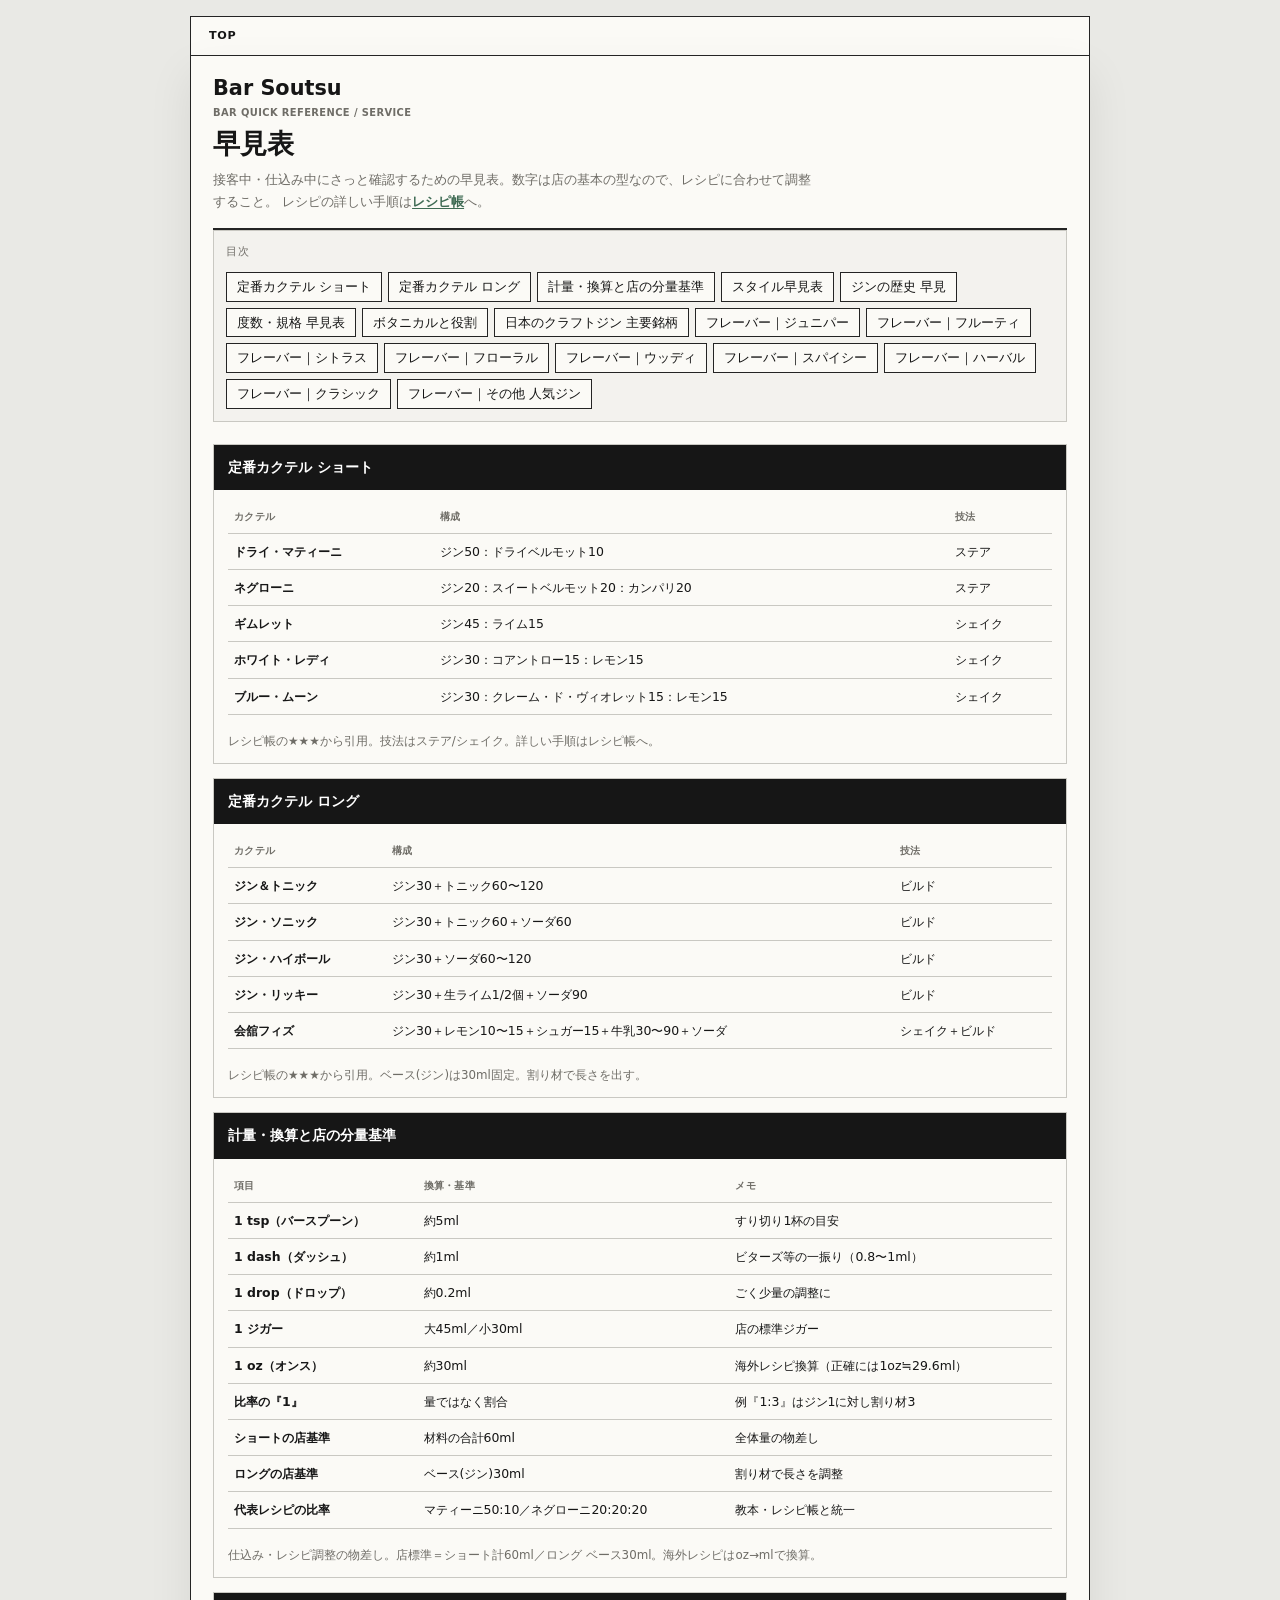
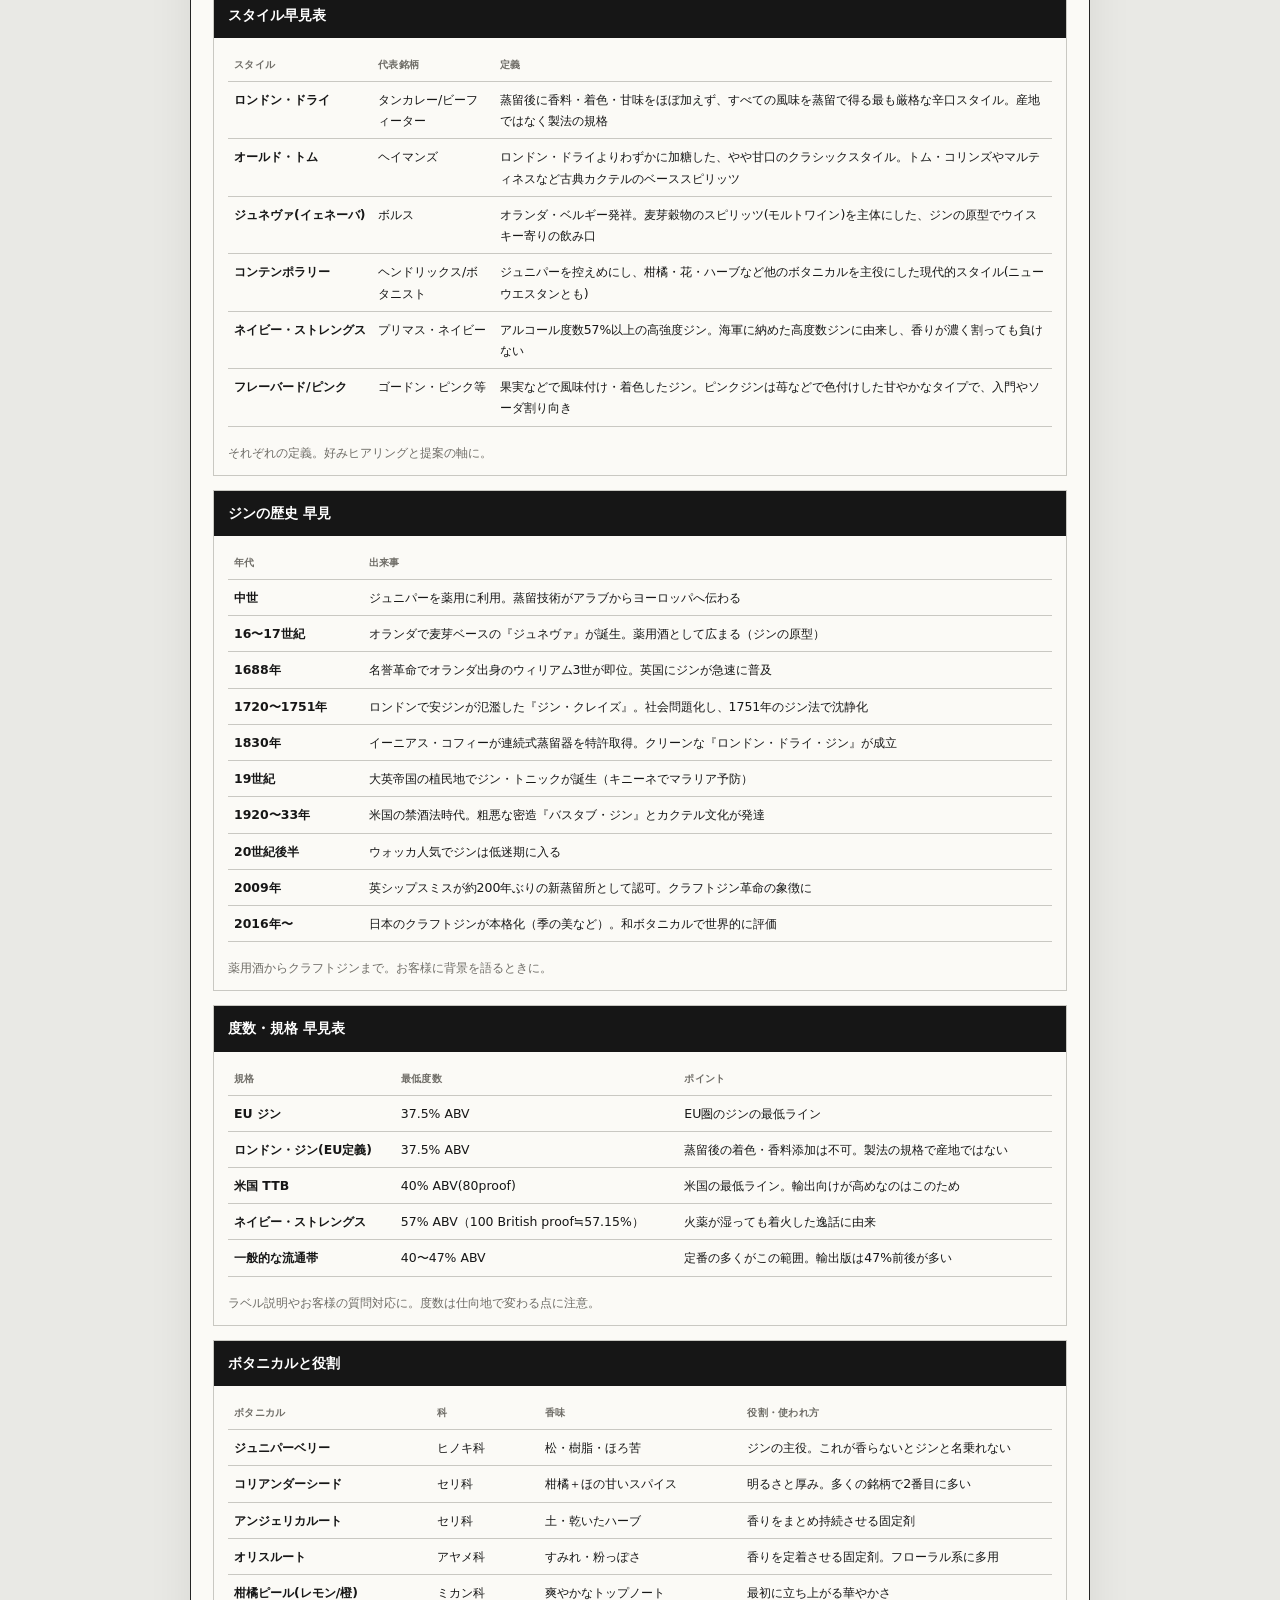
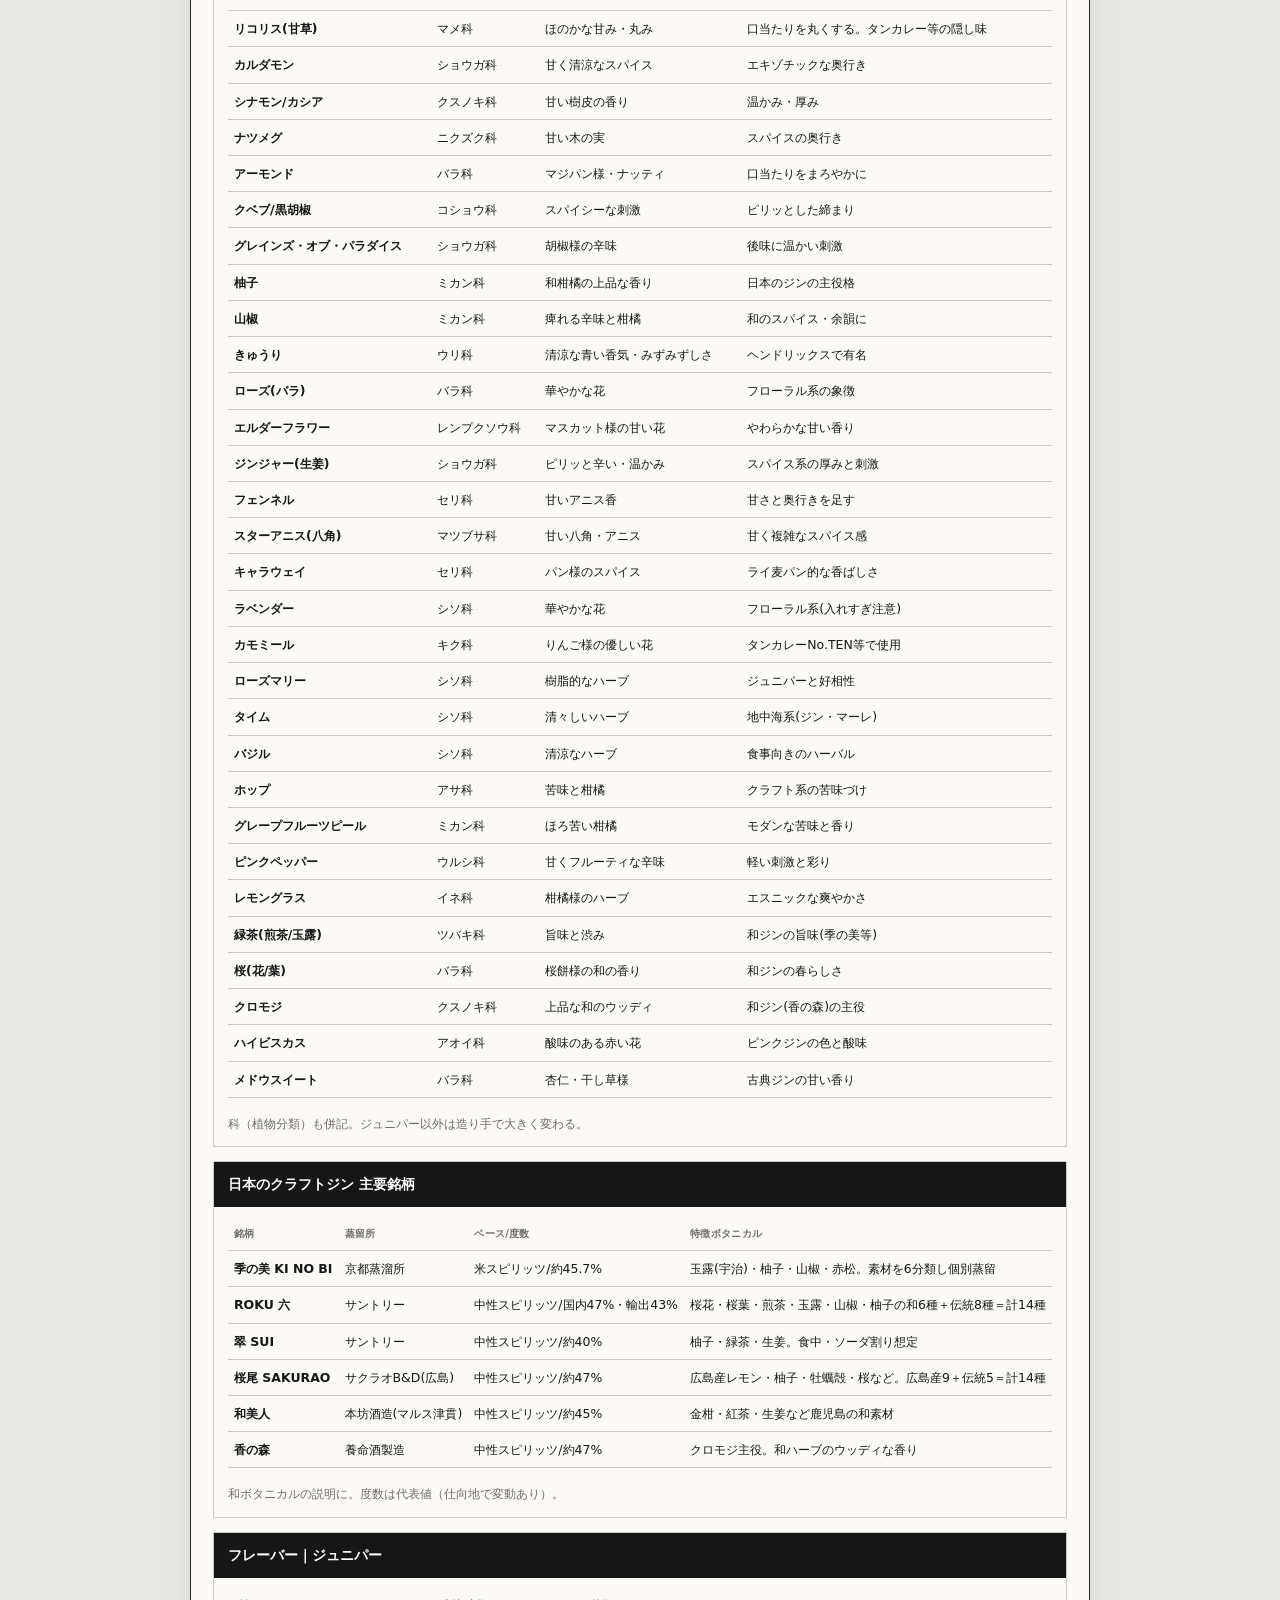
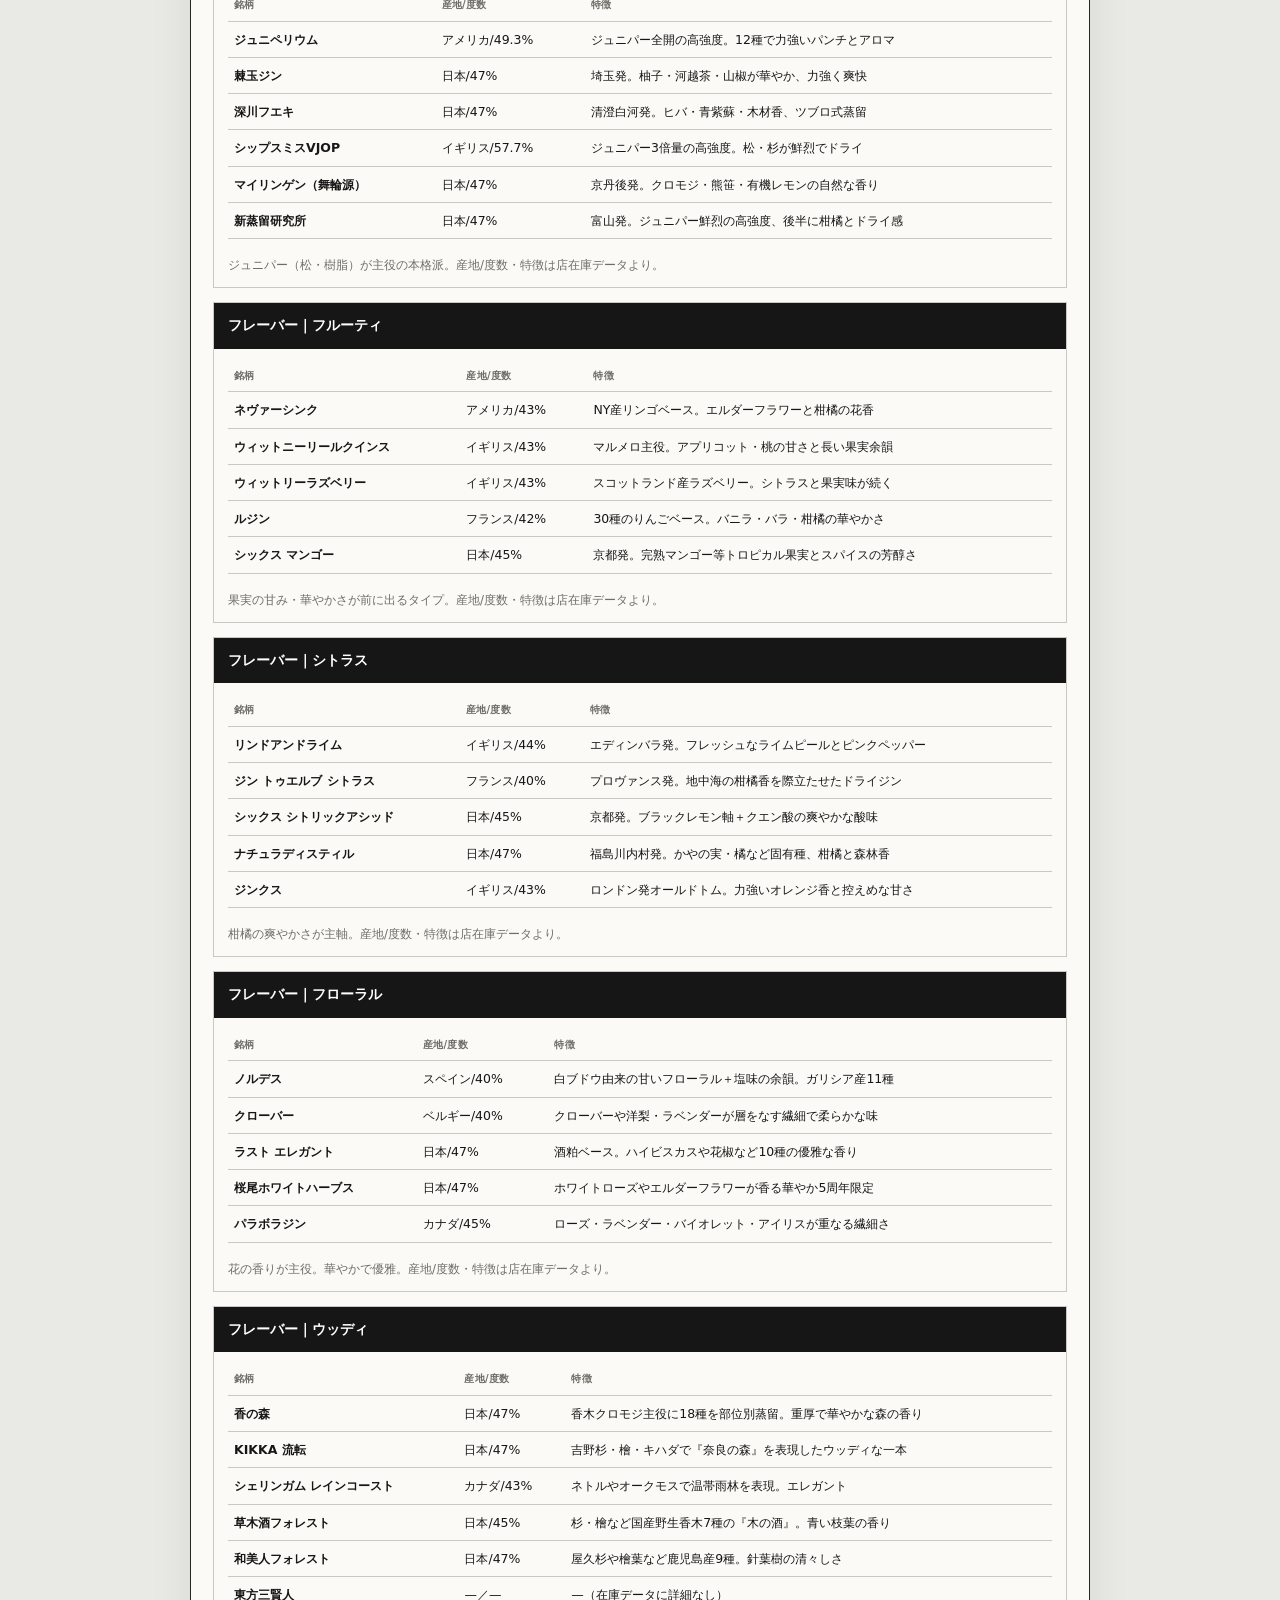
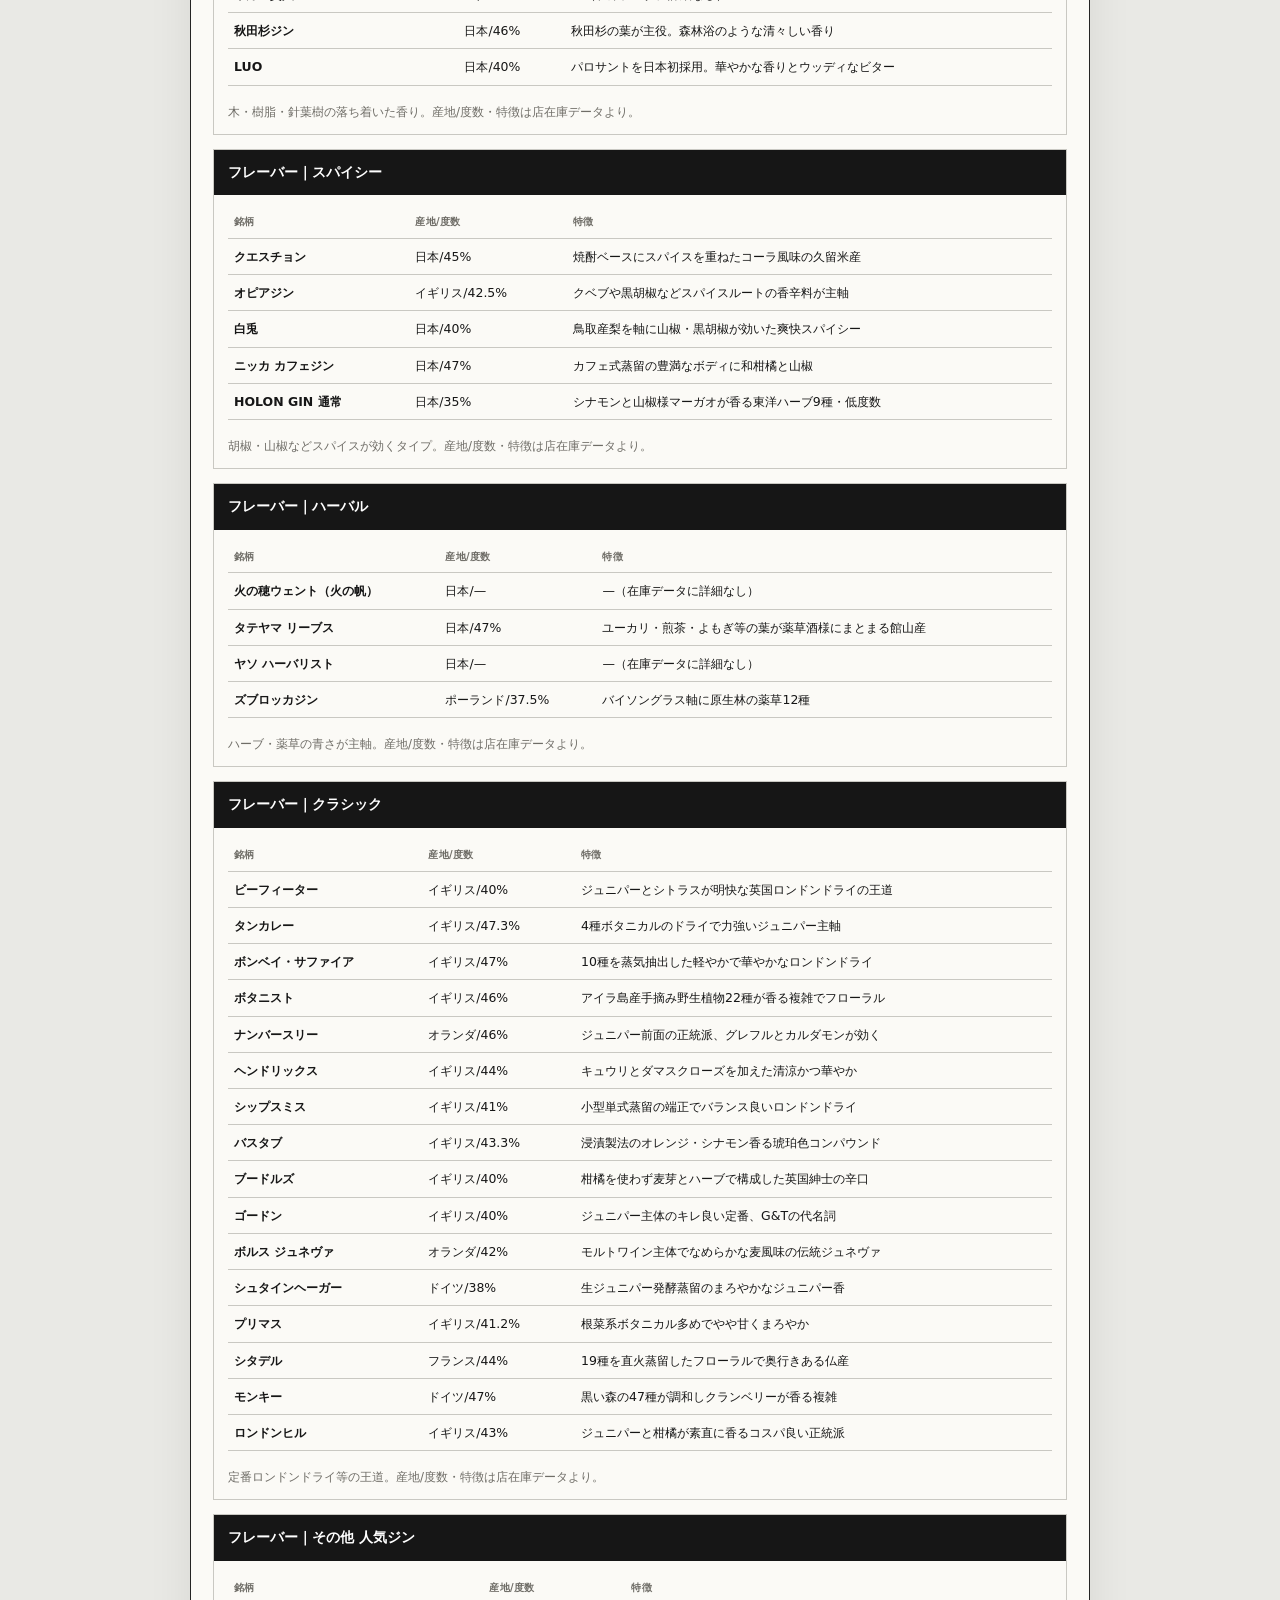
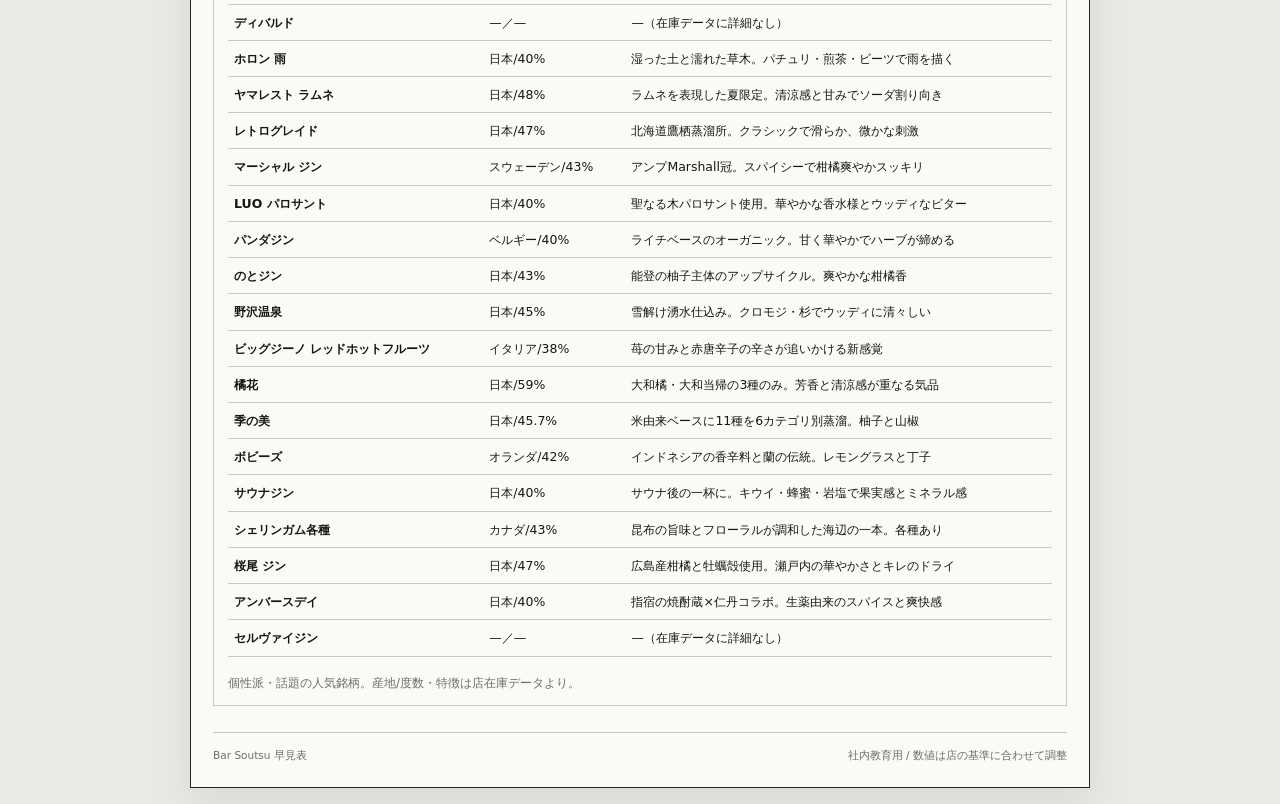
==== commit 25aeeb8f: "Refresh shared nav script Co-Authored-By: Claude Opus 4.8 <noreply@anthropic.com>" ====
--- a/cheatsheet/index.html
+++ b/cheatsheet/index.html
@@ -59,7 +59,7 @@
     <nav class="site-nav" id="site-nav">
       <a class="site-nav-link" href="https://sousuyou.github.io/top/">TOP</a>
     </nav>
-    <script src="https://sousuyou.github.io/top/nav.js" defer></script>
+    <script src="https://sousuyou.github.io/top/nav.js?v=20260622" defer></script>
     <main class="app-shell">
       <header class="hero">
         <div class="hero-main">
